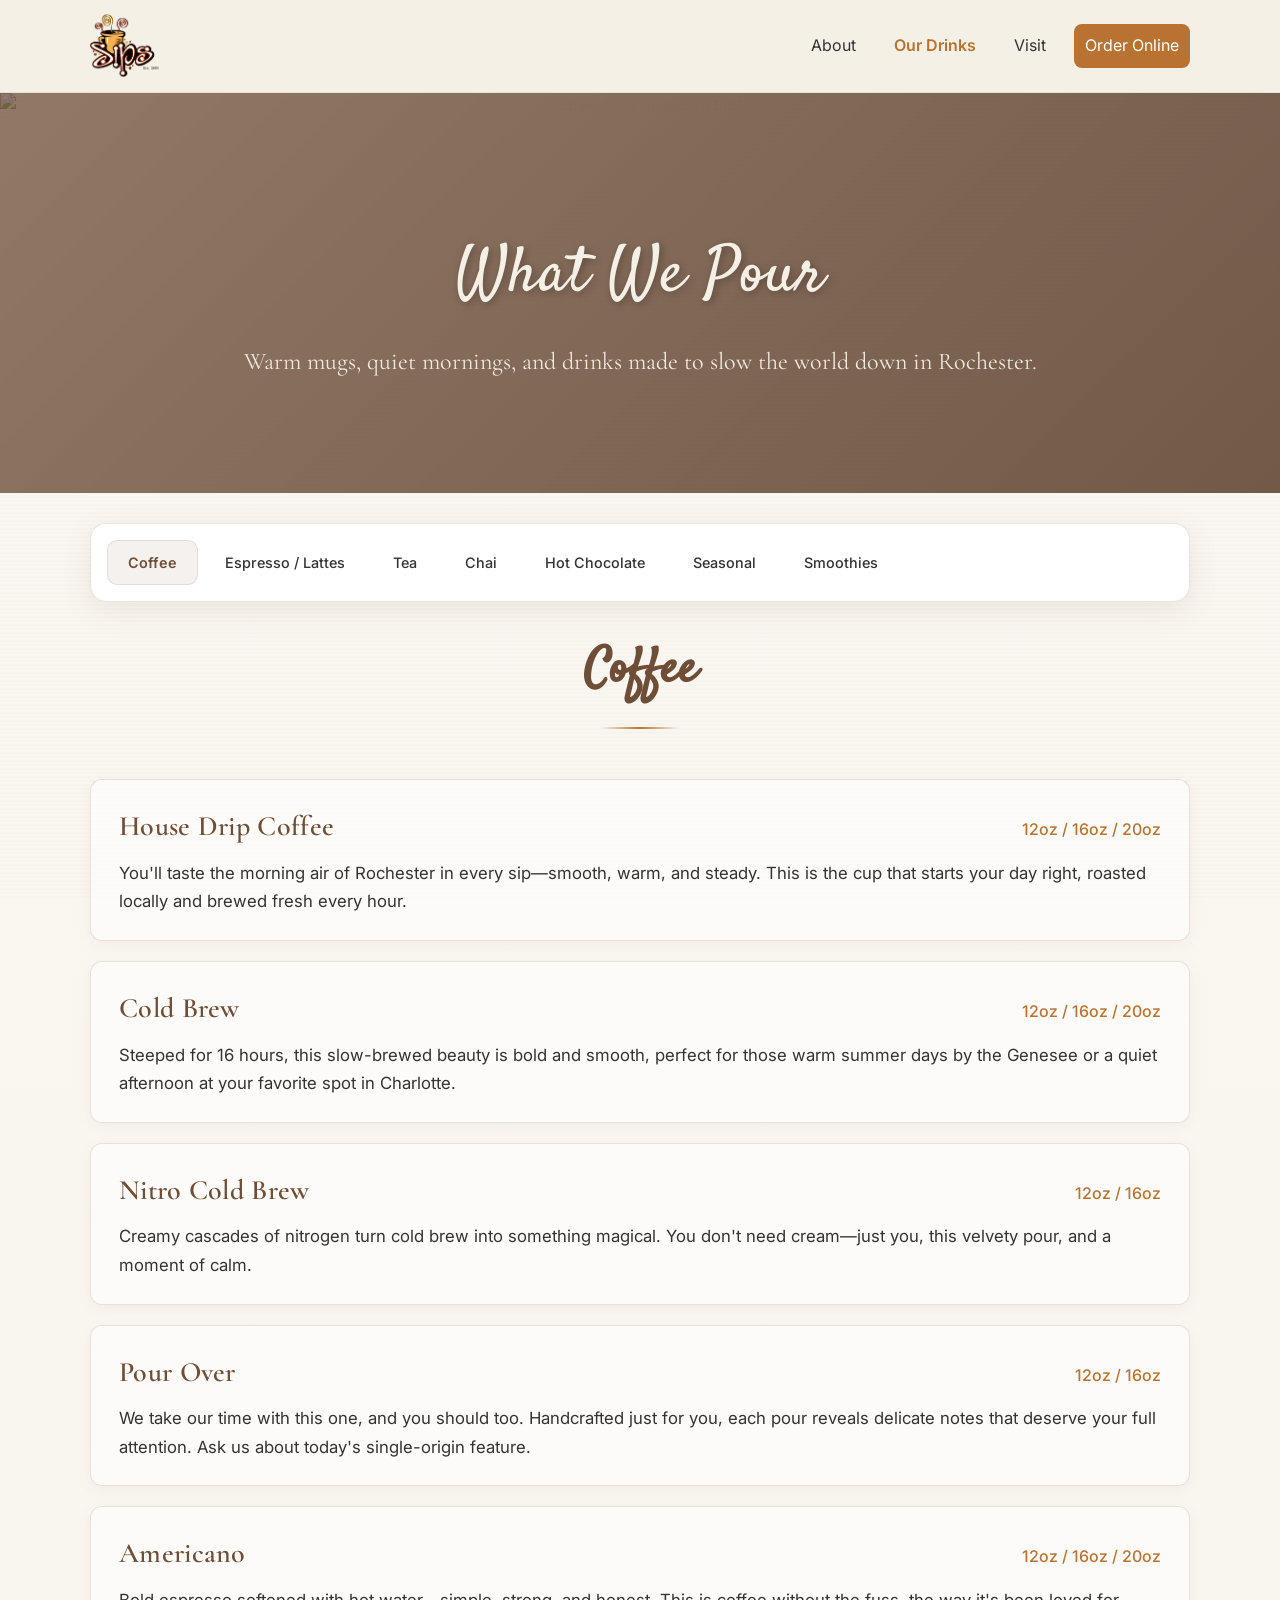
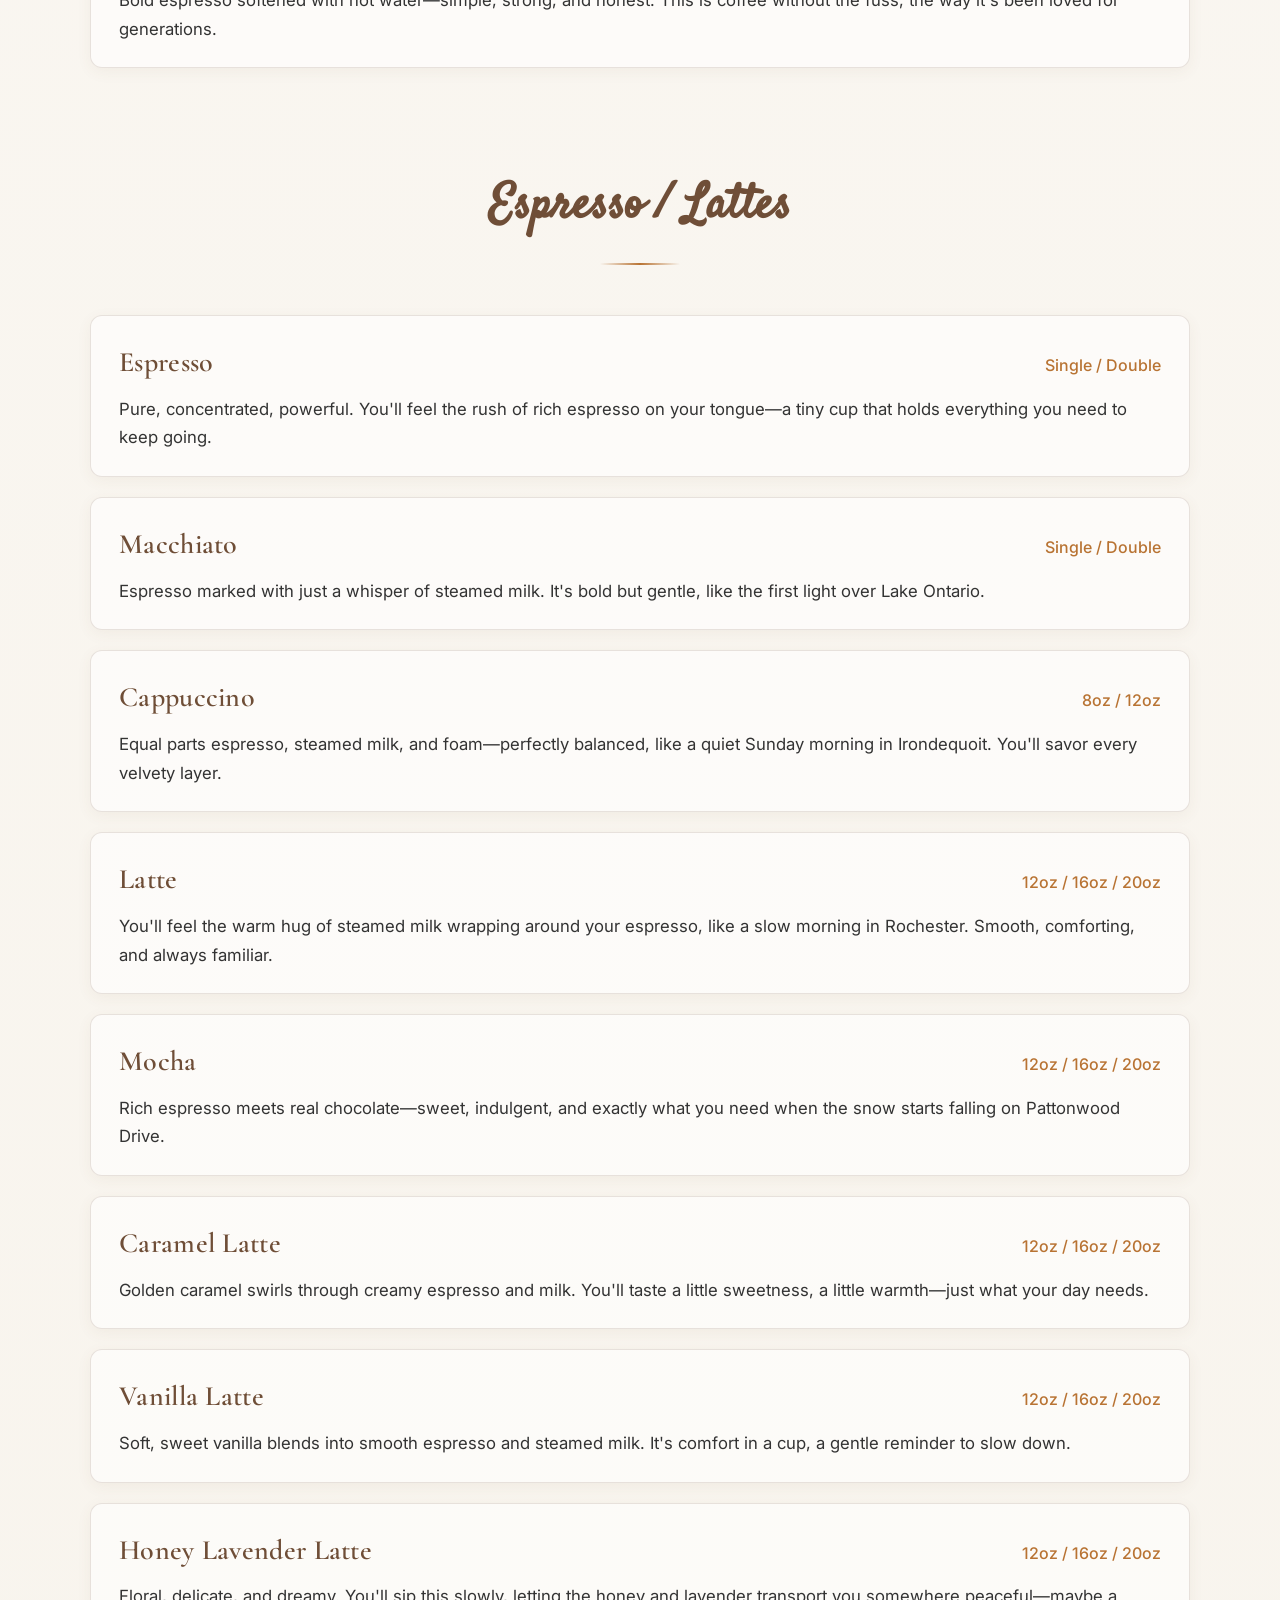
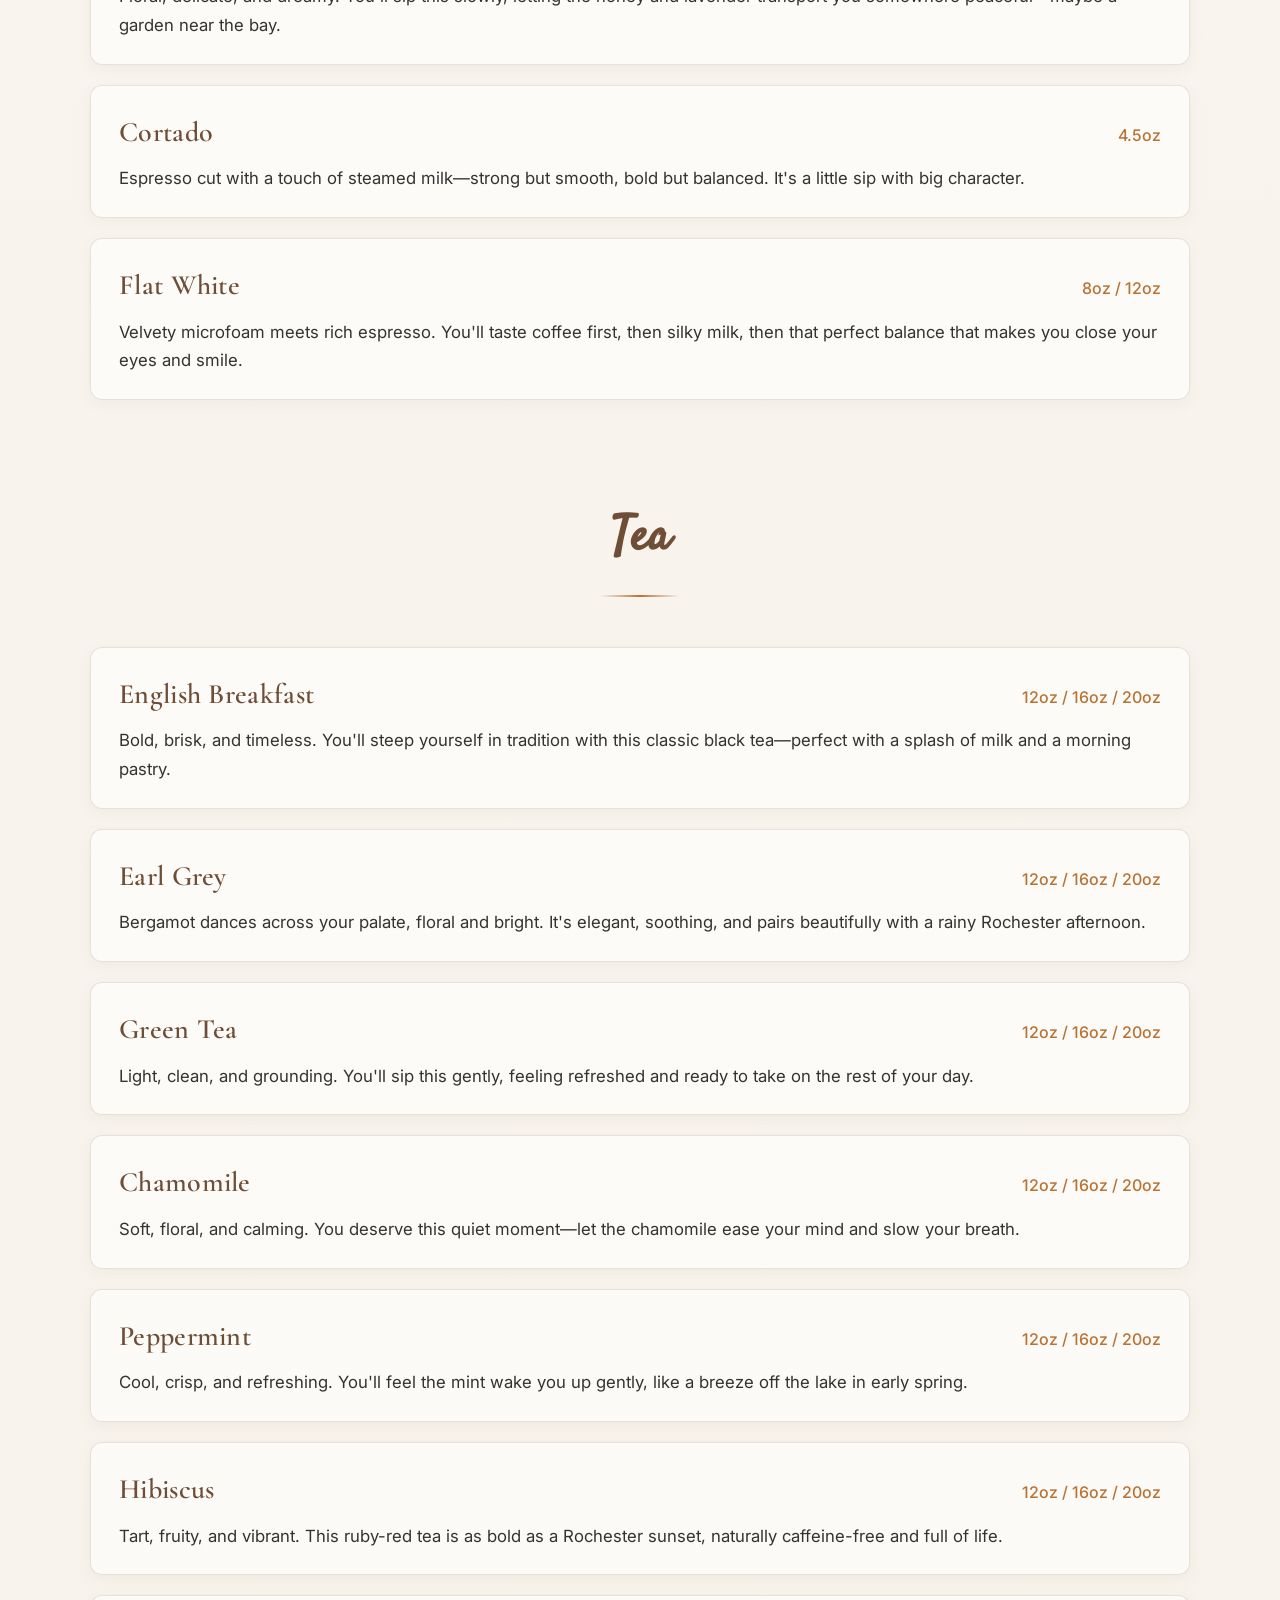
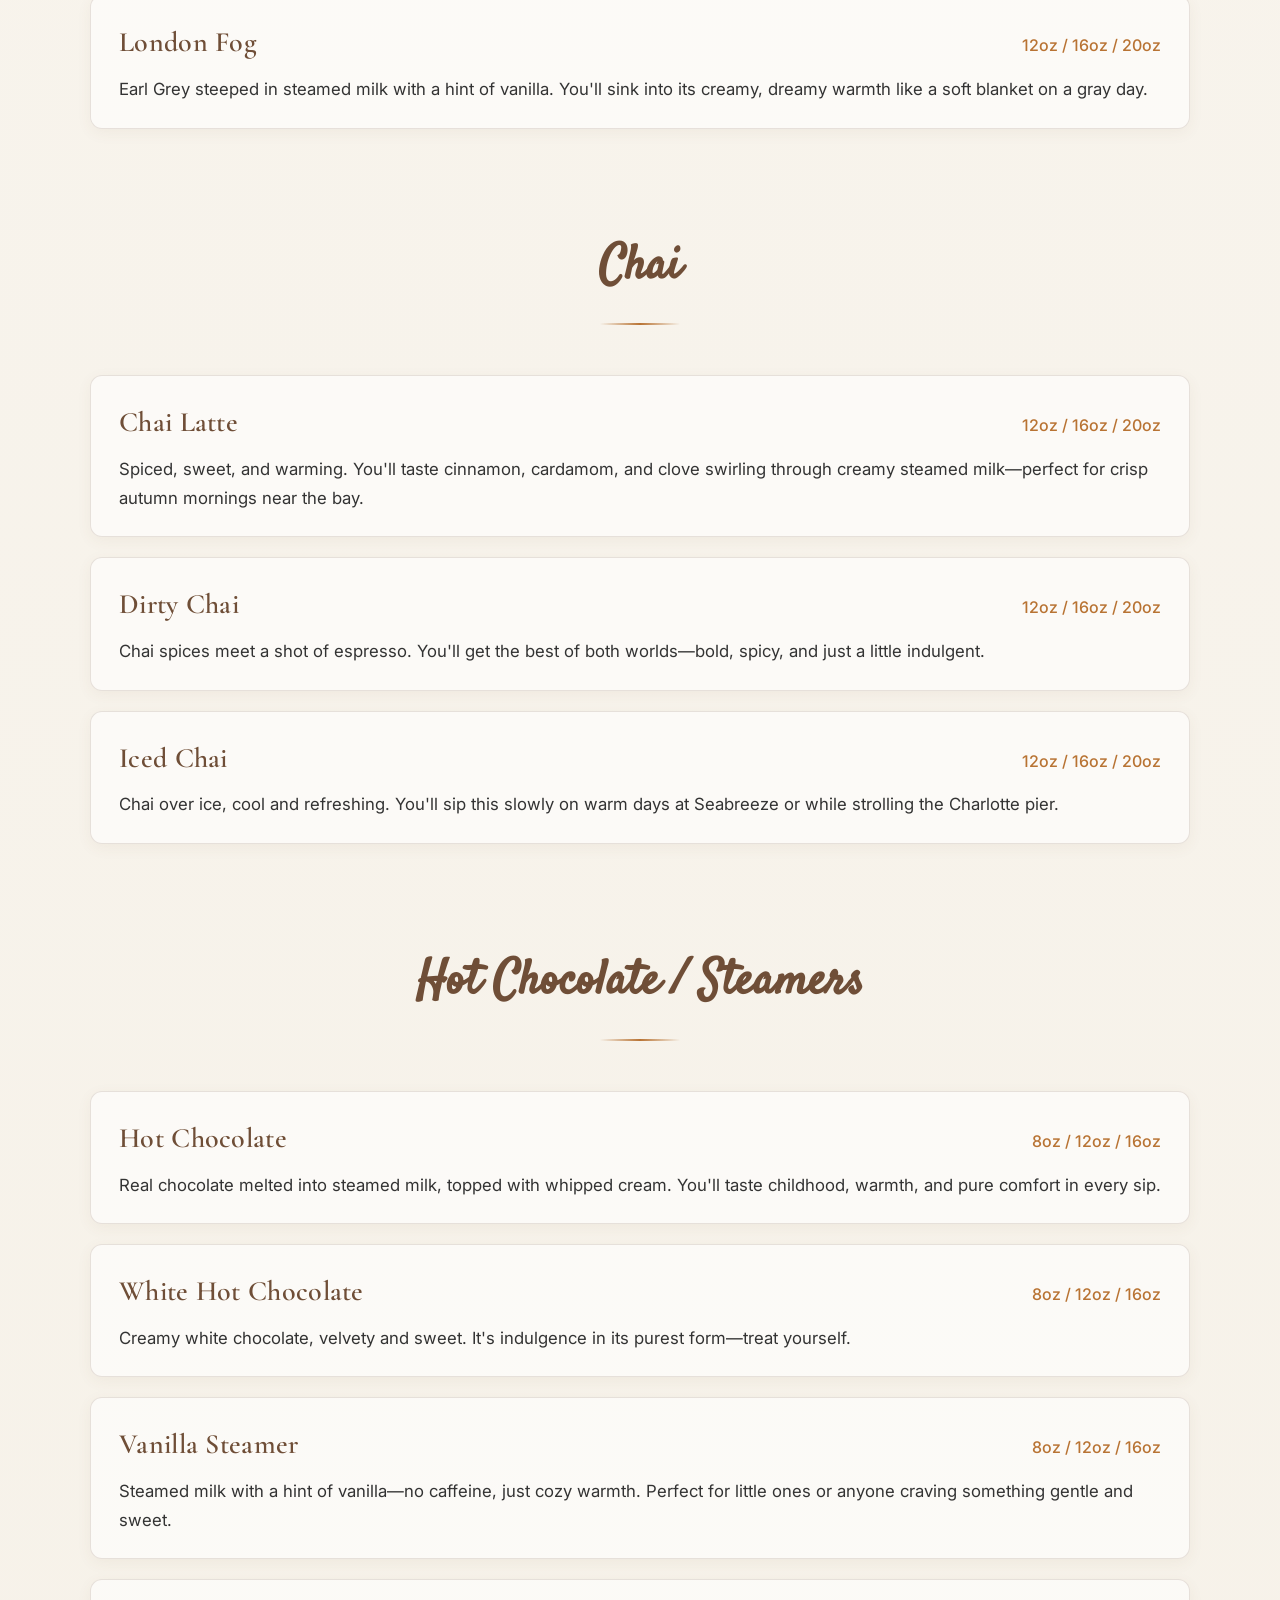
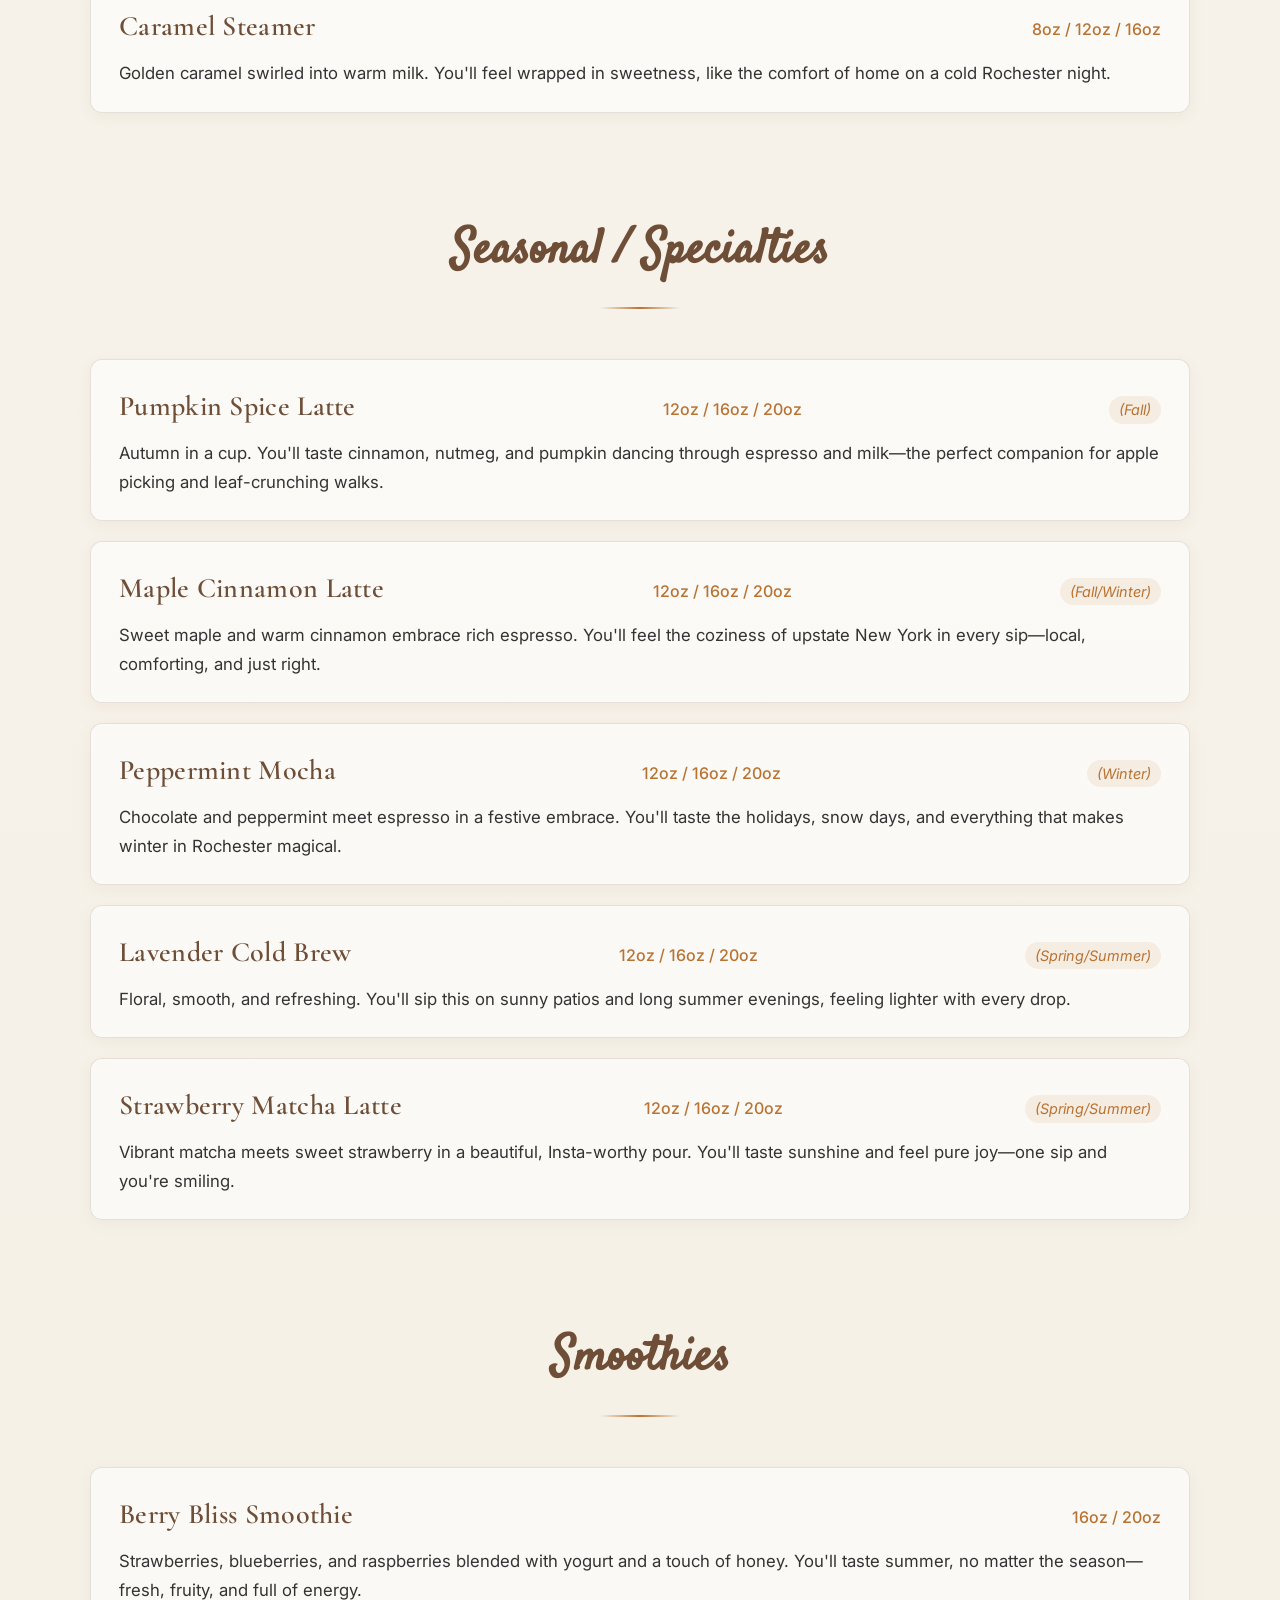
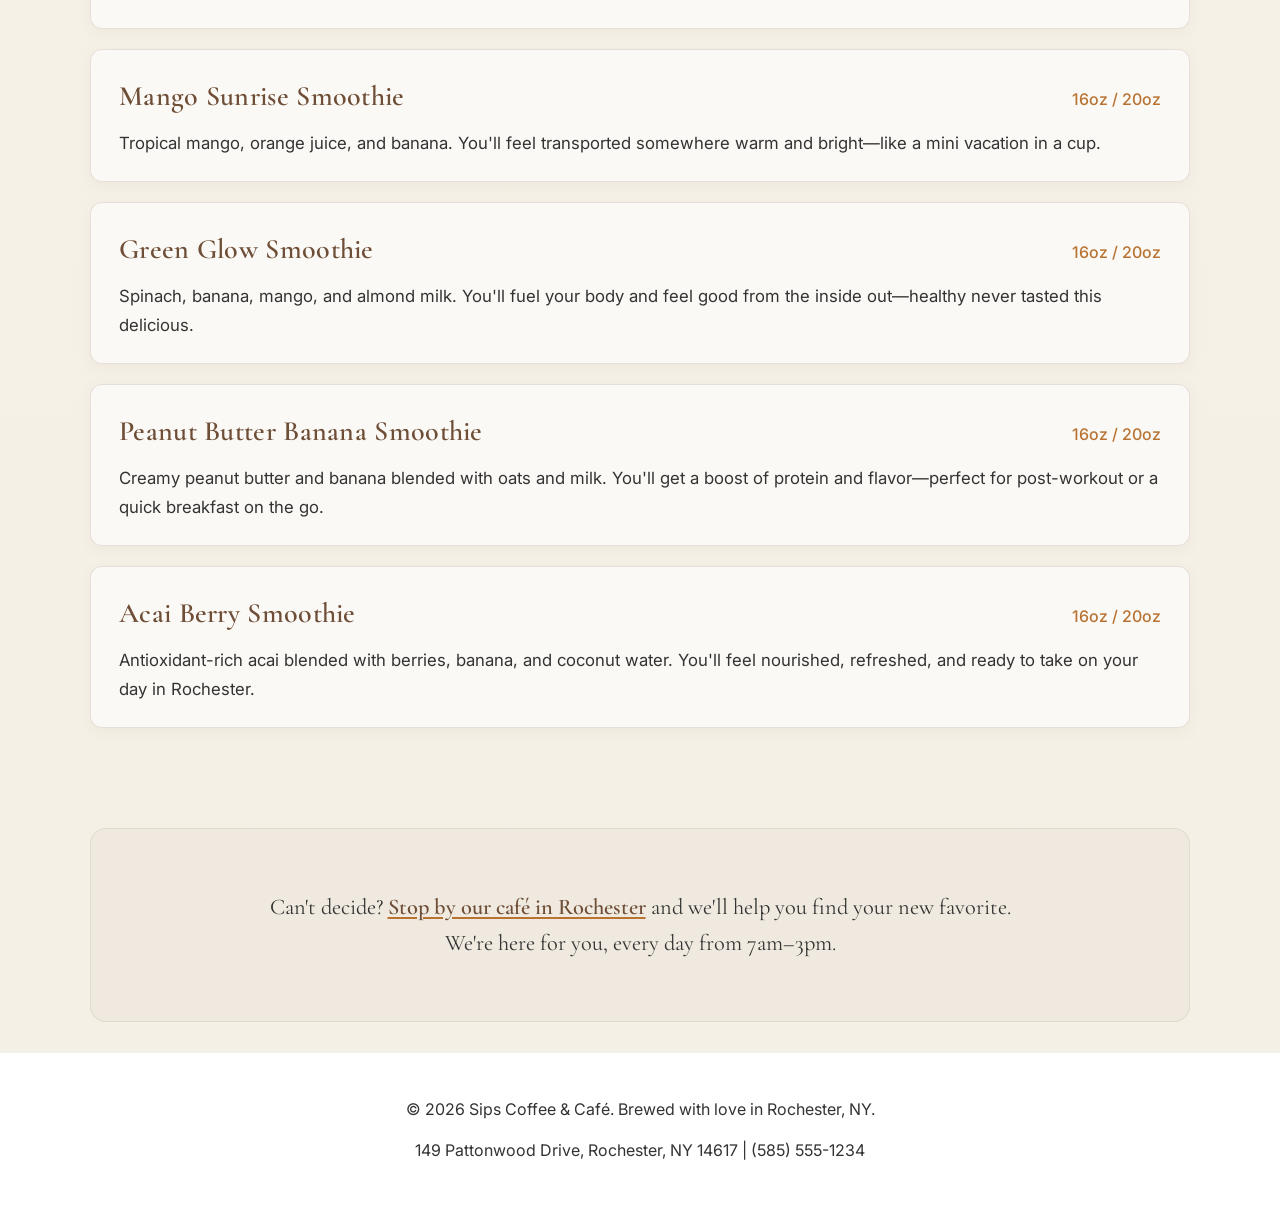
==== our-drinks.html @ d8c3a585 "Add Our Drinks page with category navigation and responsive design" ====
<!doctype html>
<html lang="en">
  <head>
    <meta charset="utf-8" />
    <meta name="viewport" content="width=device-width, initial-scale=1" />

    <title>What We Pour | Cozy Drinks in Rochester, NY</title>
    <meta name="description" content="Discover our cozy coffees, lattes, teas, and seasonal drinks at our Rochester café. Slow mornings, warm mugs, and handcrafted drinks await." />

    <!-- Open Graph -->
    <meta property="og:type" content="website" />
    <meta property="og:title" content="What We Pour | Sips Coffee & Café Rochester" />
    <meta property="og:description" content="Discover our cozy coffees, lattes, teas, and seasonal drinks at our Rochester café. Slow mornings, warm mugs, and handcrafted drinks await." />
    <meta property="og:image" content="https://images.squarespace-cdn.com/content/v1/5a4f8f5f18b27d28ce06d97a/1714240065670-7KUG1SI2833R4SL3O5CO/front-page-web.gif?format=1500w" />
    <meta property="og:url" content="https://sipscoffee.example.com/our-drinks" />

    <!-- Fonts -->
    <link rel="preconnect" href="https://fonts.googleapis.com" />
    <link rel="preconnect" href="https://fonts.gstatic.com" crossorigin />
    <link href="https://fonts.googleapis.com/css2?family=Cormorant+Garamond:wght@400;500;600;700&family=Inter:wght@300;400;500;600;700&family=Satisfy&display=swap" rel="stylesheet" />

    <link rel="stylesheet" href="styles.css" />
    <link rel="stylesheet" href="drinks.css" />
  </head>
  <body>

    <header class="site-header">
      <div class="container header-inner">
        <a href="index.html" class="brand" aria-label="Sips Coffee & Café Home">
          <img
            src="Sips-Logo.webp"
            alt="Sips Coffee & Café logo - Est. 2005"
            class="logo"
            width="200"
            height="auto"
            loading="eager"
          />
        </a>
        <nav class="main-nav" aria-label="Primary">
          <a href="index.html#about">About</a>
          <a href="our-drinks.html" class="active">Our Drinks</a>
          <a href="index.html#contact">Visit</a>
          <a class="btn cta" href="index.html#contact">Order Online</a>
        </nav>
      </div>
    </header>

    <main class="drinks-page">
      
      <!-- Page Header -->
      <section class="drinks-hero">
        <img src="https://images.unsplash.com/photo-1495474472287-4d71bcdd2085?w=1920&q=85&auto=format&fit=crop" alt="Coffee cups on a café table" class="hero-image" />
        <div class="hero-overlay"></div>
        <div class="container drinks-hero-content">
          <h1>What We Pour</h1>
          <p class="drinks-subtitle">Warm mugs, quiet mornings, and drinks made to slow the world down in Rochester.</p>
        </div>
      </section>

      <div class="drinks-main-wrapper">
        <div class="container drinks-container">
        
        <!-- Category Navigation Sidebar -->
        <div class="category-nav-wrapper">
          <nav class="category-nav" aria-label="Menu Categories">
            <a href="#coffee" class="category-nav-link">Coffee</a>
            <a href="#espresso" class="category-nav-link">Espresso / Lattes</a>
            <a href="#tea" class="category-nav-link">Tea</a>
            <a href="#chai" class="category-nav-link">Chai</a>
            <a href="#hot-chocolate" class="category-nav-link">Hot Chocolate</a>
            <a href="#seasonal" class="category-nav-link">Seasonal</a>
            <a href="#smoothies" class="category-nav-link">Smoothies</a>
          </nav>
        </div>

        <!-- Coffee Section -->
        <section id="coffee" class="drink-category">
          <h2 class="category-title">Coffee</h2>
          
          <div class="drink-item">
            <div class="drink-header">
              <h3>House Drip Coffee</h3>
              <span class="drink-sizes">12oz / 16oz / 20oz</span>
            </div>
            <p class="drink-description">You'll taste the morning air of Rochester in every sip—smooth, warm, and steady. This is the cup that starts your day right, roasted locally and brewed fresh every hour.</p>
          </div>

          <div class="drink-item">
            <div class="drink-header">
              <h3>Cold Brew</h3>
              <span class="drink-sizes">12oz / 16oz / 20oz</span>
            </div>
            <p class="drink-description">Steeped for 16 hours, this slow-brewed beauty is bold and smooth, perfect for those warm summer days by the Genesee or a quiet afternoon at your favorite spot in Charlotte.</p>
          </div>

          <div class="drink-item">
            <div class="drink-header">
              <h3>Nitro Cold Brew</h3>
              <span class="drink-sizes">12oz / 16oz</span>
            </div>
            <p class="drink-description">Creamy cascades of nitrogen turn cold brew into something magical. You don't need cream—just you, this velvety pour, and a moment of calm.</p>
          </div>

          <div class="drink-item">
            <div class="drink-header">
              <h3>Pour Over</h3>
              <span class="drink-sizes">12oz / 16oz</span>
            </div>
            <p class="drink-description">We take our time with this one, and you should too. Handcrafted just for you, each pour reveals delicate notes that deserve your full attention. Ask us about today's single-origin feature.</p>
          </div>

          <div class="drink-item">
            <div class="drink-header">
              <h3>Americano</h3>
              <span class="drink-sizes">12oz / 16oz / 20oz</span>
            </div>
            <p class="drink-description">Bold espresso softened with hot water—simple, strong, and honest. This is coffee without the fuss, the way it's been loved for generations.</p>
          </div>
        </section>

        <!-- Espresso / Lattes Section -->
        <section id="espresso" class="drink-category">
          <h2 class="category-title">Espresso / Lattes</h2>
          
          <div class="drink-item">
            <div class="drink-header">
              <h3>Espresso</h3>
              <span class="drink-sizes">Single / Double</span>
            </div>
            <p class="drink-description">Pure, concentrated, powerful. You'll feel the rush of rich espresso on your tongue—a tiny cup that holds everything you need to keep going.</p>
          </div>

          <div class="drink-item">
            <div class="drink-header">
              <h3>Macchiato</h3>
              <span class="drink-sizes">Single / Double</span>
            </div>
            <p class="drink-description">Espresso marked with just a whisper of steamed milk. It's bold but gentle, like the first light over Lake Ontario.</p>
          </div>

          <div class="drink-item">
            <div class="drink-header">
              <h3>Cappuccino</h3>
              <span class="drink-sizes">8oz / 12oz</span>
            </div>
            <p class="drink-description">Equal parts espresso, steamed milk, and foam—perfectly balanced, like a quiet Sunday morning in Irondequoit. You'll savor every velvety layer.</p>
          </div>

          <div class="drink-item">
            <div class="drink-header">
              <h3>Latte</h3>
              <span class="drink-sizes">12oz / 16oz / 20oz</span>
            </div>
            <p class="drink-description">You'll feel the warm hug of steamed milk wrapping around your espresso, like a slow morning in Rochester. Smooth, comforting, and always familiar.</p>
          </div>

          <div class="drink-item">
            <div class="drink-header">
              <h3>Mocha</h3>
              <span class="drink-sizes">12oz / 16oz / 20oz</span>
            </div>
            <p class="drink-description">Rich espresso meets real chocolate—sweet, indulgent, and exactly what you need when the snow starts falling on Pattonwood Drive.</p>
          </div>

          <div class="drink-item">
            <div class="drink-header">
              <h3>Caramel Latte</h3>
              <span class="drink-sizes">12oz / 16oz / 20oz</span>
            </div>
            <p class="drink-description">Golden caramel swirls through creamy espresso and milk. You'll taste a little sweetness, a little warmth—just what your day needs.</p>
          </div>

          <div class="drink-item">
            <div class="drink-header">
              <h3>Vanilla Latte</h3>
              <span class="drink-sizes">12oz / 16oz / 20oz</span>
            </div>
            <p class="drink-description">Soft, sweet vanilla blends into smooth espresso and steamed milk. It's comfort in a cup, a gentle reminder to slow down.</p>
          </div>

          <div class="drink-item">
            <div class="drink-header">
              <h3>Honey Lavender Latte</h3>
              <span class="drink-sizes">12oz / 16oz / 20oz</span>
            </div>
            <p class="drink-description">Floral, delicate, and dreamy. You'll sip this slowly, letting the honey and lavender transport you somewhere peaceful—maybe a garden near the bay.</p>
          </div>

          <div class="drink-item">
            <div class="drink-header">
              <h3>Cortado</h3>
              <span class="drink-sizes">4.5oz</span>
            </div>
            <p class="drink-description">Espresso cut with a touch of steamed milk—strong but smooth, bold but balanced. It's a little sip with big character.</p>
          </div>

          <div class="drink-item">
            <div class="drink-header">
              <h3>Flat White</h3>
              <span class="drink-sizes">8oz / 12oz</span>
            </div>
            <p class="drink-description">Velvety microfoam meets rich espresso. You'll taste coffee first, then silky milk, then that perfect balance that makes you close your eyes and smile.</p>
          </div>
        </section>

        <!-- Tea Section -->
        <section id="tea" class="drink-category">
          <h2 class="category-title">Tea</h2>
          
          <div class="drink-item">
            <div class="drink-header">
              <h3>English Breakfast</h3>
              <span class="drink-sizes">12oz / 16oz / 20oz</span>
            </div>
            <p class="drink-description">Bold, brisk, and timeless. You'll steep yourself in tradition with this classic black tea—perfect with a splash of milk and a morning pastry.</p>
          </div>

          <div class="drink-item">
            <div class="drink-header">
              <h3>Earl Grey</h3>
              <span class="drink-sizes">12oz / 16oz / 20oz</span>
            </div>
            <p class="drink-description">Bergamot dances across your palate, floral and bright. It's elegant, soothing, and pairs beautifully with a rainy Rochester afternoon.</p>
          </div>

          <div class="drink-item">
            <div class="drink-header">
              <h3>Green Tea</h3>
              <span class="drink-sizes">12oz / 16oz / 20oz</span>
            </div>
            <p class="drink-description">Light, clean, and grounding. You'll sip this gently, feeling refreshed and ready to take on the rest of your day.</p>
          </div>

          <div class="drink-item">
            <div class="drink-header">
              <h3>Chamomile</h3>
              <span class="drink-sizes">12oz / 16oz / 20oz</span>
            </div>
            <p class="drink-description">Soft, floral, and calming. You deserve this quiet moment—let the chamomile ease your mind and slow your breath.</p>
          </div>

          <div class="drink-item">
            <div class="drink-header">
              <h3>Peppermint</h3>
              <span class="drink-sizes">12oz / 16oz / 20oz</span>
            </div>
            <p class="drink-description">Cool, crisp, and refreshing. You'll feel the mint wake you up gently, like a breeze off the lake in early spring.</p>
          </div>

          <div class="drink-item">
            <div class="drink-header">
              <h3>Hibiscus</h3>
              <span class="drink-sizes">12oz / 16oz / 20oz</span>
            </div>
            <p class="drink-description">Tart, fruity, and vibrant. This ruby-red tea is as bold as a Rochester sunset, naturally caffeine-free and full of life.</p>
          </div>

          <div class="drink-item">
            <div class="drink-header">
              <h3>London Fog</h3>
              <span class="drink-sizes">12oz / 16oz / 20oz</span>
            </div>
            <p class="drink-description">Earl Grey steeped in steamed milk with a hint of vanilla. You'll sink into its creamy, dreamy warmth like a soft blanket on a gray day.</p>
          </div>
        </section>

        <!-- Chai Section -->
        <section id="chai" class="drink-category">
          <h2 class="category-title">Chai</h2>
          
          <div class="drink-item">
            <div class="drink-header">
              <h3>Chai Latte</h3>
              <span class="drink-sizes">12oz / 16oz / 20oz</span>
            </div>
            <p class="drink-description">Spiced, sweet, and warming. You'll taste cinnamon, cardamom, and clove swirling through creamy steamed milk—perfect for crisp autumn mornings near the bay.</p>
          </div>

          <div class="drink-item">
            <div class="drink-header">
              <h3>Dirty Chai</h3>
              <span class="drink-sizes">12oz / 16oz / 20oz</span>
            </div>
            <p class="drink-description">Chai spices meet a shot of espresso. You'll get the best of both worlds—bold, spicy, and just a little indulgent.</p>
          </div>

          <div class="drink-item">
            <div class="drink-header">
              <h3>Iced Chai</h3>
              <span class="drink-sizes">12oz / 16oz / 20oz</span>
            </div>
            <p class="drink-description">Chai over ice, cool and refreshing. You'll sip this slowly on warm days at Seabreeze or while strolling the Charlotte pier.</p>
          </div>
        </section>

        <!-- Hot Chocolate / Steamers Section -->
        <section id="hot-chocolate" class="drink-category">
          <h2 class="category-title">Hot Chocolate / Steamers</h2>
          
          <div class="drink-item">
            <div class="drink-header">
              <h3>Hot Chocolate</h3>
              <span class="drink-sizes">8oz / 12oz / 16oz</span>
            </div>
            <p class="drink-description">Real chocolate melted into steamed milk, topped with whipped cream. You'll taste childhood, warmth, and pure comfort in every sip.</p>
          </div>

          <div class="drink-item">
            <div class="drink-header">
              <h3>White Hot Chocolate</h3>
              <span class="drink-sizes">8oz / 12oz / 16oz</span>
            </div>
            <p class="drink-description">Creamy white chocolate, velvety and sweet. It's indulgence in its purest form—treat yourself.</p>
          </div>

          <div class="drink-item">
            <div class="drink-header">
              <h3>Vanilla Steamer</h3>
              <span class="drink-sizes">8oz / 12oz / 16oz</span>
            </div>
            <p class="drink-description">Steamed milk with a hint of vanilla—no caffeine, just cozy warmth. Perfect for little ones or anyone craving something gentle and sweet.</p>
          </div>

          <div class="drink-item">
            <div class="drink-header">
              <h3>Caramel Steamer</h3>
              <span class="drink-sizes">8oz / 12oz / 16oz</span>
            </div>
            <p class="drink-description">Golden caramel swirled into warm milk. You'll feel wrapped in sweetness, like the comfort of home on a cold Rochester night.</p>
          </div>
        </section>

        <!-- Seasonal / Specialties Section -->
        <section id="seasonal" class="drink-category">
          <h2 class="category-title">Seasonal / Specialties</h2>
          
          <div class="drink-item">
            <div class="drink-header">
              <h3>Pumpkin Spice Latte</h3>
              <span class="drink-sizes">12oz / 16oz / 20oz</span>
              <span class="drink-season">(Fall)</span>
            </div>
            <p class="drink-description">Autumn in a cup. You'll taste cinnamon, nutmeg, and pumpkin dancing through espresso and milk—the perfect companion for apple picking and leaf-crunching walks.</p>
          </div>

          <div class="drink-item">
            <div class="drink-header">
              <h3>Maple Cinnamon Latte</h3>
              <span class="drink-sizes">12oz / 16oz / 20oz</span>
              <span class="drink-season">(Fall/Winter)</span>
            </div>
            <p class="drink-description">Sweet maple and warm cinnamon embrace rich espresso. You'll feel the coziness of upstate New York in every sip—local, comforting, and just right.</p>
          </div>

          <div class="drink-item">
            <div class="drink-header">
              <h3>Peppermint Mocha</h3>
              <span class="drink-sizes">12oz / 16oz / 20oz</span>
              <span class="drink-season">(Winter)</span>
            </div>
            <p class="drink-description">Chocolate and peppermint meet espresso in a festive embrace. You'll taste the holidays, snow days, and everything that makes winter in Rochester magical.</p>
          </div>

          <div class="drink-item">
            <div class="drink-header">
              <h3>Lavender Cold Brew</h3>
              <span class="drink-sizes">12oz / 16oz / 20oz</span>
              <span class="drink-season">(Spring/Summer)</span>
            </div>
            <p class="drink-description">Floral, smooth, and refreshing. You'll sip this on sunny patios and long summer evenings, feeling lighter with every drop.</p>
          </div>

          <div class="drink-item">
            <div class="drink-header">
              <h3>Strawberry Matcha Latte</h3>
              <span class="drink-sizes">12oz / 16oz / 20oz</span>
              <span class="drink-season">(Spring/Summer)</span>
            </div>
            <p class="drink-description">Vibrant matcha meets sweet strawberry in a beautiful, Insta-worthy pour. You'll taste sunshine and feel pure joy—one sip and you're smiling.</p>
          </div>
        </section>

        <!-- Smoothies Section -->
        <section id="smoothies" class="drink-category">
          <h2 class="category-title">Smoothies</h2>
          
          <div class="drink-item">
            <div class="drink-header">
              <h3>Berry Bliss Smoothie</h3>
              <span class="drink-sizes">16oz / 20oz</span>
            </div>
            <p class="drink-description">Strawberries, blueberries, and raspberries blended with yogurt and a touch of honey. You'll taste summer, no matter the season—fresh, fruity, and full of energy.</p>
          </div>

          <div class="drink-item">
            <div class="drink-header">
              <h3>Mango Sunrise Smoothie</h3>
              <span class="drink-sizes">16oz / 20oz</span>
            </div>
            <p class="drink-description">Tropical mango, orange juice, and banana. You'll feel transported somewhere warm and bright—like a mini vacation in a cup.</p>
          </div>

          <div class="drink-item">
            <div class="drink-header">
              <h3>Green Glow Smoothie</h3>
              <span class="drink-sizes">16oz / 20oz</span>
            </div>
            <p class="drink-description">Spinach, banana, mango, and almond milk. You'll fuel your body and feel good from the inside out—healthy never tasted this delicious.</p>
          </div>

          <div class="drink-item">
            <div class="drink-header">
              <h3>Peanut Butter Banana Smoothie</h3>
              <span class="drink-sizes">16oz / 20oz</span>
            </div>
            <p class="drink-description">Creamy peanut butter and banana blended with oats and milk. You'll get a boost of protein and flavor—perfect for post-workout or a quick breakfast on the go.</p>
          </div>

          <div class="drink-item">
            <div class="drink-header">
              <h3>Acai Berry Smoothie</h3>
              <span class="drink-sizes">16oz / 20oz</span>
            </div>
            <p class="drink-description">Antioxidant-rich acai blended with berries, banana, and coconut water. You'll feel nourished, refreshed, and ready to take on your day in Rochester.</p>
          </div>
        </section>

        <!-- Call to Action -->
        <section class="drinks-cta">
          <p>Can't decide? <a href="index.html#contact" class="inline-link">Stop by our café in Rochester</a> and we'll help you find your new favorite.<br>We're here for you, every day from 7am–3pm.</p>
        </section>

        </div>
      </div>
    </main>

    <footer class="site-footer">
      <div class="container footer-content">
        <p>&copy; <span id="year">2025</span> Sips Coffee & Café. Brewed with love in Rochester, NY.</p>
        <p class="footer-address">149 Pattonwood Drive, Rochester, NY 14617 | (585) 555-1234</p>
      </div>
    </footer>

    <script src="scripts.js"></script>
    <script src="drinks-nav.js"></script>
  </body>
</html>
---- styles.css ----
/*
  Sips Coffee & Café — Styles
  - Cozy, rustic café vibe with warm browns, creams, copper accents
  - Headings: Cormorant Garamond (serif); Body: Inter (sans-serif)
  - Colors: coffee #6F4E37, cream #F5F0E6, copper #B87333, text #333333
*/

:root {
  --coffee: #6F4E37;
  --cream: #F5F0E6;
  --copper: #B87333;
  --charcoal: #333333;
  --shadow: 0 10px 30px rgba(0,0,0,0.1);
}

* { box-sizing: border-box; }
html, body { height: 100%; }
body {
  margin: 0;
  font-family: Inter, system-ui, -apple-system, Segoe UI, Roboto, Helvetica, Arial, sans-serif;
  color: var(--charcoal);
  background: var(--cream);
  line-height: 1.6;
}

img { display: block; max-width: 100%; height: auto; }
a { color: inherit; text-decoration: none; }

.container {
  width: min(1100px, 92vw);
  margin: 0 auto;
}

/* Header */
.site-header {
  position: sticky;
  top: 0;
  z-index: 20;
  background: rgba(245, 240, 230, 0.95);
  backdrop-filter: blur(6px);
  border-bottom: 1px solid rgba(0,0,0,0.05);
}
.header-inner {
  display: flex;
  align-items: center;
  justify-content: space-between;
  padding: 14px 0;
  position: relative;
  z-index: 2;
}
.logo { height: 64px; width: auto; }
.main-nav { display: flex; gap: 18px; align-items: center; }
.main-nav a { padding: 8px 10px; border-radius: 8px; }

.main-nav a:hover { background: rgba(0,0,0,0.05); }

/* Inline SVG coffee pots */
.coffee-pot { position: absolute; top: 2px; width: 110px; height: 80px; pointer-events: none; z-index: 1; }
.coffee-pot.left { left: 8px; animation: potTiltLeft 6s ease-in-out infinite; transform-origin: 35px 28px; }
.coffee-pot.right { right: 8px; animation: potTiltRight 6s ease-in-out infinite; transform-origin: calc(100% - 35px) 28px; }
@keyframes potTiltLeft { 0%,100% { transform: rotate(-16deg); } 50% { transform: rotate(-22deg); } }
@keyframes potTiltRight { 0%,100% { transform: rotate(16deg); } 50% { transform: rotate(22deg); } }

/* Coffee Pot Canvases in Header */
.coffee-pot-canvas {
  position: absolute;
  top: 0;
  width: 120px;
  height: 100%;
  pointer-events: none;
  z-index: 1;
}
.coffee-pot-canvas.left { left: 0; }
.coffee-pot-canvas.right { right: 0; }

.btn {
  display: inline-block;
  border-radius: 999px;
  padding: 10px 18px;
  border: 1px solid transparent;
  transition: transform .2s ease, background-color .2s ease, color .2s ease, border-color .2s ease, box-shadow .2s ease;
}
.btn.small { padding: 8px 14px; font-size: 0.95rem; }
.btn.primary { background: var(--coffee); color: #fff; box-shadow: var(--shadow); }
.btn.primary:hover { transform: translateY(-1px); background: #5e402f; }
.btn.ghost { border-color: var(--coffee); color: var(--coffee); }
.btn.ghost:hover { background: rgba(111, 78, 55, 0.08); }
.btn.cta { background: var(--copper); color: #fff; }
.btn.cta:hover { background: #a46329; transform: translateY(-1px); }

/* Hero */
.hero {
  position: relative;
  min-height: clamp(64vh, 72vh, 88vh);
  display: grid;
  place-items: center;
  overflow: hidden;
  border-bottom: 1px solid rgba(0,0,0,0.06);
}
.hero-media {
  position: absolute;
  inset: 0;
  background-image: radial-gradient(2000px 800px at 50% -20%, rgba(111, 78, 55, 0.25), transparent),
                    url('data:image/svg+xml;utf8,<svg xmlns="http://www.w3.org/2000/svg" width="120" height="120" viewBox="0 0 120 120"><defs><pattern id="grain" patternUnits="userSpaceOnUse" width="120" height="120"><rect width="120" height="120" fill="%23F5F0E6"/><g opacity="0.07"><circle cx="20" cy="20" r="1"/><circle cx="40" cy="80" r="1"/><circle cx="90" cy="50" r="1"/></g></pattern></defs><rect width="120" height="120" fill="url(%23grain)"/></svg>');
  background-size: cover, 120px 120px;
  background-position: center;
  transform: translateZ(0);
}
.hero-gif {
  position: absolute;
  inset: 0;
  width: 100%;
  height: 100%;
  object-fit: cover;
  opacity: 0;
  animation: heroFadeSlide 1200ms ease-out forwards;
  filter: contrast(1.03) saturate(1.02);
}
@keyframes heroFadeSlide {
  from { opacity: 0; transform: scale(1.06) translateY(18px); }
  to { opacity: 1; transform: scale(1) translateY(0); }
}

/* Sections */
.section { padding: 72px 0; }
.section h2 {
  font-family: 'Cormorant Garamond', serif;
  font-size: clamp(1.6rem, 1.4vw + 1rem, 2.2rem);
  margin: 0 0 14px 0;
  color: var(--coffee);
}
.two-col { display: grid; grid-template-columns: 1.1fr 0.9fr; gap: clamp(18px, 4vw, 36px); align-items: center; }
.rounded { border-radius: 14px; }
.shadow { box-shadow: var(--shadow); }

/* Welcome Section */
.welcome-section {
  background: #fff;
  text-align: center;
  padding: 56px 0;
}
.welcome-section h2 {
  margin-bottom: 18px;
}
.welcome-text {
  font-size: 1.15rem;
  line-height: 1.7;
  max-width: 820px;
  margin: 0 auto;
  color: var(--charcoal);
}

.about .about-text p { font-size: 1.05rem; }

/* Menu Cards */
.menu .cards {
  margin-top: 18px;
  display: grid;
  grid-template-columns: repeat(5, 1fr);
  gap: 18px;
}
.card {
  background: #fff;
  border-radius: 14px;
  overflow: hidden;
  box-shadow: var(--shadow);
  transition: transform .25s ease, box-shadow .25s ease;
}
.card:hover { transform: translateY(-4px); box-shadow: 0 14px 40px rgba(0,0,0,0.12); }
.card-media { position: relative; overflow: hidden; }
.card-media img { width: 100%; height: 220px; object-fit: cover; transform: scale(1.02); transition: transform .4s ease, filter .4s ease; filter: saturate(1.02) contrast(1.02); }
.card:hover .card-media img { transform: scale(1.08); filter: saturate(1.08) contrast(1.06); }
.card-body { padding: 14px 14px 18px 14px; }
.card-body h3 { margin: 0 0 6px 0; font-size: 1.1rem; font-weight: 600; }
.card-body p { margin: 0; color: #4a4a4a; }

/* Contact */
.contact .address, .contact .phone, .contact .hours { margin: 6px 0; }
.cta-row { display: flex; gap: 8px; flex-wrap: wrap; margin-top: 10px; }

/* Footer */
.site-footer { border-top: 1px solid rgba(0,0,0,0.06); padding: 28px 0; background: #fff; }
.footer-inner { text-align: center; color: #555; font-size: 0.95rem; }

/* Silky Coffee Pour Canvas */
#coffee-spill {
  position: absolute;
  top: 0;
  left: 0;
  right: 0;
  height: 100%;
  width: 100%;
  z-index: 1;
  pointer-events: none;
  opacity: 0.75;
}

/* Parallax subtle effect for hero on scroll */
.parallax { will-change: transform; }

/* CSS-based silky spill overlay */
#coffee-spill-css { position: absolute; inset: 0; z-index: 1; pointer-events: none; }

/* Main blob flowing downward (clip-path polygon anim) */
.spill-blob {
  position: absolute;
  top: -10vh;
  left: 0;
  width: 100%;
  height: 80vh;
  background: radial-gradient(120% 80% at 50% 0%, rgba(184, 115, 51, 0.35), rgba(111, 78, 55, 0.85) 35%, rgba(111, 78, 55, 0.95) 60%, rgba(70, 45, 33, 0.9) 100%);
  clip-path: polygon(0% 0%, 100% 0%, 100% 8%, 85% 10%, 70% 14%, 58% 12%, 45% 18%, 35% 16%, 22% 20%, 10% 14%, 0% 16%);
  animation: spillDown 14s ease-in-out infinite;
  mix-blend-mode: multiply;
}
@keyframes spillDown {
  0% {
    transform: translateY(0);
    clip-path: polygon(0% 0%, 100% 0%, 100% 8%, 85% 10%, 70% 14%, 58% 12%, 45% 18%, 35% 16%, 22% 20%, 10% 14%, 0% 16%);
  }
  33% {
    transform: translateY(4vh);
    clip-path: polygon(0% 0%, 100% 0%, 100% 10%, 86% 12%, 71% 16%, 57% 14%, 44% 20%, 33% 18%, 20% 24%, 9% 18%, 0% 20%);
  }
  66% {
    transform: translateY(9vh);
    clip-path: polygon(0% 0%, 100% 0%, 100% 12%, 87% 14%, 72% 18%, 59% 16%, 46% 22%, 36% 20%, 23% 26%, 11% 20%, 0% 22%);
  }
  100% {
    transform: translateY(14vh);
    clip-path: polygon(0% 0%, 100% 0%, 100% 14%, 88% 16%, 73% 20%, 60% 18%, 47% 24%, 37% 22%, 24% 28%, 12% 22%, 0% 24%);
  }
}

/* Side streams originating near pots */
.spill-stream {
  position: absolute;
  top: 6vh;
  width: 7vw;
  height: 100%;
  background: linear-gradient(to right, rgba(111,78,55,0.2), rgba(111,78,55,0.9), rgba(111,78,55,0.2));
  filter: blur(0.2px);
  mix-blend-mode: multiply;
  opacity: 0.8;
}
.spill-stream.left { left: 0; clip-path: polygon(0% 0%, 60% 2%, 80% 8%, 70% 16%, 75% 28%, 70% 38%, 65% 52%, 70% 64%, 66% 78%, 60% 100%, 0% 100%); animation: streamSwayL 8s ease-in-out infinite; }
.spill-stream.right { right: 0; clip-path: polygon(40% 2%, 100% 0%, 100% 100%, 40% 100%, 45% 78%, 39% 64%, 45% 52%, 40% 38%, 45% 28%, 40% 16%, 20% 8%); animation: streamSwayR 8s ease-in-out infinite; }
@keyframes streamSwayL { 0%,100% { transform: translateX(0); } 50% { transform: translateX(0.6vw); } }
@keyframes streamSwayR { 0%,100% { transform: translateX(0); } 50% { transform: translateX(-0.6vw); } }

/* Small drips near the bottom of hero */
.spill-drips { position: absolute; bottom: 4vh; left: 0; width: 100%; height: 10vh; overflow: visible; }
.spill-drips span {
  position: absolute;
  bottom: 0;
  width: 10px; height: 10px;
  border-radius: 50%;
  background: radial-gradient(circle at 30% 30%, rgba(184,115,51,0.8), rgba(111,78,55,0.95));
  opacity: 0;
  animation: drip 3.6s ease-in infinite;
}
.spill-drips span:nth-child(1) { left: 5%;  animation-delay: .4s; }
.spill-drips span:nth-child(2) { left: 11%; animation-delay: 1.2s; }
.spill-drips span:nth-child(3) { left: 88%; animation-delay: .8s; }
.spill-drips span:nth-child(4) { left: 93%; animation-delay: 1.6s; }
.spill-drips span:nth-child(5) { left: 50%; animation-delay: 2.2s; }
@keyframes drip {
  0% { transform: translateY(0) scale(0.8); opacity: 0; }
  20% { opacity: 1; }
  80% { opacity: 1; }
  100% { transform: translateY(14vh) scale(1); opacity: 0; }
}

/* Responsive */
@media (max-width: 1200px) {
  .menu .cards { grid-template-columns: repeat(3, 1fr); }
}
@media (max-width: 820px) {
  .two-col { grid-template-columns: 1fr; }
  .menu .cards { grid-template-columns: repeat(2, 1fr); }
  .header-inner { padding: 12px 0; }
  .logo { height: 52px; }
  .welcome-text { font-size: 1.08rem; }
}
@media (max-width: 540px) {
  .menu .cards { grid-template-columns: 1fr; }
  .hero-ctas { gap: 10px; }
  .btn { padding: 10px 16px; }
  .logo { height: 48px; }
  .main-nav { gap: 12px; }
  .welcome-text { font-size: 1.02rem; }
}
---- drinks.css ----
/* ==============================
   Drinks Page Styles
   ============================== */

:root {
  --coffee: #6F4E37;
  --cream: #F5F0E6;
  --copper: #B87333;
  --charcoal: #333333;
}

/* Smooth scrolling for the whole page */
html {
  scroll-behavior: smooth;
}

/* Drinks Page Container */
.drinks-page {
  background: linear-gradient(to bottom, #faf7f2 0%, #f5f0e6 100%);
  min-height: 100vh;
}

/* Hero Section */
.drinks-hero {
  color: var(--cream);
  text-align: center;
  padding: clamp(60px, 12vw, 100px) 0 clamp(50px, 10vw, 80px);
  position: relative;
  overflow: hidden;
  min-height: 400px;
  display: flex;
  align-items: center;
  justify-content: center;
}

/* Hero Image Background */
.hero-image {
  position: absolute;
  top: 0;
  left: 0;
  width: 100%;
  height: 100%;
  object-fit: cover;
  z-index: 0;
}

.hero-overlay {
  position: absolute;
  top: 0;
  left: 0;
  right: 0;
  bottom: 0;
  background: linear-gradient(135deg, rgba(111, 78, 55, 0.75) 0%, rgba(90, 61, 42, 0.85) 100%);
  z-index: 1;
}

.drinks-hero-content {
  position: relative;
  z-index: 2;
}

.drinks-hero h1 {
  font-family: 'Satisfy', cursive;
  font-size: clamp(2.5rem, 6vw, 4rem);
  font-weight: 400;
  margin: 0 0 16px 0;
  text-shadow: 2px 2px 8px rgba(0,0,0,0.3);
  letter-spacing: 1px;
}

.drinks-subtitle {
  font-family: 'Cormorant Garamond', serif;
  font-size: clamp(1rem, 2.5vw, 1.5rem);
  font-weight: 400;
  line-height: 1.6;
  max-width: 90%;
  margin: 0 auto;
  opacity: 0.95;
  padding: 0 20px;
}

/* Main Wrapper for Sidebar Layout */
.drinks-main-wrapper {
  position: relative;
  max-width: 1400px;
  margin: 0 auto;
  padding: clamp(30px, 5vw, 60px) clamp(20px, 3vw, 40px);
}

/* Wrapper to enable sticky behavior */
.category-nav-wrapper {
  position: absolute;
  top: 0;
  left: -250px;
  width: 220px;
  height: 100%;
  pointer-events: none;
}

/* Category Navigation Sidebar */
.category-nav {
  position: sticky;
  top: 100px;
  width: 220px;
  background: rgba(255, 255, 255, 0.95);
  backdrop-filter: blur(10px);
  border-radius: 16px;
  border: 1px solid rgba(111, 78, 55, 0.15);
  box-shadow: 0 8px 30px rgba(111, 78, 55, 0.1);
  padding: 24px 20px;
  display: flex;
  flex-direction: column;
  gap: 6px;
  z-index: 100;
  pointer-events: auto;
}

.category-nav-link {
  display: block;
  font-family: 'Inter', sans-serif;
  font-size: 0.95rem;
  font-weight: 500;
  color: var(--charcoal);
  padding: 12px 16px;
  border-radius: 10px;
  text-decoration: none;
  transition: all 0.3s ease;
  border: 1px solid transparent;
  text-align: left;
  background: transparent;
}

.category-nav-link:hover {
  background: rgba(111, 78, 55, 0.08);
  color: var(--coffee);
  border-color: rgba(111, 78, 55, 0.12);
}

.category-nav-link.active {
  background: rgba(111, 78, 55, 0.08);
  color: var(--coffee);
  font-weight: 600;
  border-color: rgba(111, 78, 55, 0.12);
}

/* Drinks Container */
.drinks-container {
  width: min(1100px, 92vw);
  margin: 0 auto;
  padding: 0;
  position: relative;
}

/* Drink Category */
.drink-category {
  margin-bottom: clamp(60px, 10vw, 100px);
  scroll-margin-top: 120px; /* Offset for sticky header */
}

.category-title {
  font-family: 'Satisfy', cursive;
  font-size: clamp(2rem, 4.5vw, 3rem);
  color: var(--coffee);
  text-align: center;
  margin: 0 0 clamp(30px, 6vw, 50px) 0;
  position: relative;
  padding-bottom: 20px;
}

.category-title::after {
  content: '';
  position: absolute;
  bottom: 0;
  left: 50%;
  transform: translateX(-50%);
  width: 80px;
  height: 2px;
  background: linear-gradient(to right, transparent, var(--copper), transparent);
}

/* Drink Item */
.drink-item {
  background: rgba(255, 255, 255, 0.6);
  border: 1px solid rgba(111, 78, 55, 0.15);
  border-radius: 12px;
  padding: clamp(18px, 3.5vw, 24px) clamp(20px, 4vw, 28px);
  margin-bottom: 20px;
  box-shadow: 0 4px 15px rgba(111, 78, 55, 0.06);
  transition: all 0.3s ease;
  position: relative;
  overflow: hidden;
}

.drink-item::before {
  content: '';
  position: absolute;
  top: 0;
  left: -100%;
  width: 100%;
  height: 100%;
  background: linear-gradient(90deg, transparent, rgba(184, 115, 51, 0.08), transparent);
  transition: left 0.5s ease;
}

.drink-item:hover::before {
  left: 100%;
}

.drink-item:hover {
  transform: translateY(-2px) scale(1.02);
  box-shadow: 0 8px 25px rgba(111, 78, 55, 0.12);
  border-color: rgba(111, 78, 55, 0.25);
  z-index: 10;
}

/* Drink Header */
.drink-header {
  display: flex;
  justify-content: space-between;
  align-items: baseline;
  flex-wrap: wrap;
  gap: 8px;
  margin-bottom: 10px;
}

.drink-item h3 {
  font-family: 'Cormorant Garamond', serif;
  font-size: clamp(1.35rem, 2.8vw, 1.75rem);
  font-weight: 600;
  color: var(--coffee);
  margin: 0;
  letter-spacing: 0.3px;
}

.drink-sizes {
  font-family: 'Inter', sans-serif;
  font-size: clamp(0.85rem, 1.8vw, 1rem);
  color: var(--copper);
  font-weight: 500;
  white-space: nowrap;
}

.drink-season {
  font-family: 'Inter', sans-serif;
  font-size: clamp(0.8rem, 1.6vw, 0.9rem);
  color: var(--copper);
  font-style: italic;
  font-weight: 400;
  padding: 2px 10px;
  background: rgba(184, 115, 51, 0.1);
  border-radius: 20px;
  white-space: nowrap;
}

.drink-description {
  font-family: 'Inter', sans-serif;
  font-size: clamp(0.95rem, 2vw, 1.05rem);
  line-height: 1.7;
  color: var(--charcoal);
  margin: 0;
  font-weight: 400;
}

/* Call to Action Section */
.drinks-cta {
  text-align: center;
  padding: clamp(40px, 8vw, 60px) clamp(20px, 4vw, 40px);
  background: rgba(111, 78, 55, 0.04);
  border-radius: 16px;
  margin-top: clamp(40px, 8vw, 60px);
  border: 1px solid rgba(111, 78, 55, 0.1);
}

.drinks-cta p {
  font-family: 'Cormorant Garamond', serif;
  font-size: clamp(1.15rem, 2.5vw, 1.4rem);
  color: var(--charcoal);
  margin: 0;
  line-height: 1.6;
}

.inline-link {
  color: var(--coffee);
  font-weight: 600;
  text-decoration: underline;
  text-decoration-color: var(--copper);
  text-underline-offset: 3px;
  transition: all 0.3s ease;
}

.inline-link:hover {
  color: var(--copper);
  text-decoration-color: var(--coffee);
}

/* Responsive adjustments */
@media (max-width: 1400px) {
  .category-nav-wrapper {
    position: static;
    left: 0;
    width: 100%;
    height: auto;
    margin-bottom: 30px;
  }
  
  .category-nav {
    position: sticky;
    top: 80px;
    width: 100%;
    max-width: 100%;
    flex-direction: row;
    overflow-x: auto;
    white-space: nowrap;
    -webkit-overflow-scrolling: touch;
    padding: 16px;
  }
  
  .drinks-main-wrapper {
    padding: 30px 20px;
  }
  
  .category-nav::-webkit-scrollbar {
    height: 4px;
  }
  
  .category-nav::-webkit-scrollbar-track {
    background: rgba(111, 78, 55, 0.05);
  }
  
  .category-nav::-webkit-scrollbar-thumb {
    background: rgba(111, 78, 55, 0.3);
    border-radius: 4px;
  }
  
  .category-nav-link {
    display: inline-block;
    padding: 10px 20px;
    font-size: 0.9rem;
  }
  
  .category-nav-link:hover,
  .category-nav-link.active {
    transform: translateX(0);
  }
  
  .category-nav-link.active {
    background: rgba(111, 78, 55, 0.08);
    color: var(--coffee);
  }
  
  .drinks-container {
    width: min(1100px, 92vw);
  }
}

@media (max-width: 768px) {
  .drinks-hero {
    padding: 50px 0 40px;
    min-height: 300px;
  }
  
  .drinks-main-wrapper {
    padding: 20px 15px;
  }
  
  .category-nav {
    top: 60px;
  }
  
  .drinks-container {
    width: min(100%, 92vw);
  }
  
  .drink-category {
    margin-bottom: 50px;
    scroll-margin-top: 100px;
  }
  
  .drink-header {
    flex-direction: column;
    align-items: flex-start;
    gap: 6px;
  }
  
  .drink-sizes,
  .drink-season {
    align-self: flex-start;
  }
}

@media (max-width: 480px) {
  .drinks-hero h1 {
    font-size: 2.2rem;
  }
  
  .drinks-subtitle {
    font-size: 1rem;
  }
  
  .category-title {
    font-size: 1.8rem;
  }
  
  .drink-item h3 {
    font-size: 1.25rem;
  }
  
  .drink-description {
    font-size: 0.95rem;
  }
}

/* Texture overlay for paper effect */
.drinks-page::before {
  content: '';
  position: fixed;
  top: 0;
  left: 0;
  right: 0;
  bottom: 0;
  background-image: 
    repeating-linear-gradient(
      0deg,
      transparent,
      transparent 2px,
      rgba(111, 78, 55, 0.015) 2px,
      rgba(111, 78, 55, 0.015) 4px
    );
  pointer-events: none;
  z-index: 1;
}

.drinks-page > * {
  position: relative;
  z-index: 2;
}

/* Active navigation link */
.site-header nav a.active {
  color: var(--copper);
  font-weight: 600;
}

/* Footer centering */
.site-footer .footer-content {
  text-align: center;
}

.site-footer .footer-address {
  text-align: center;
}
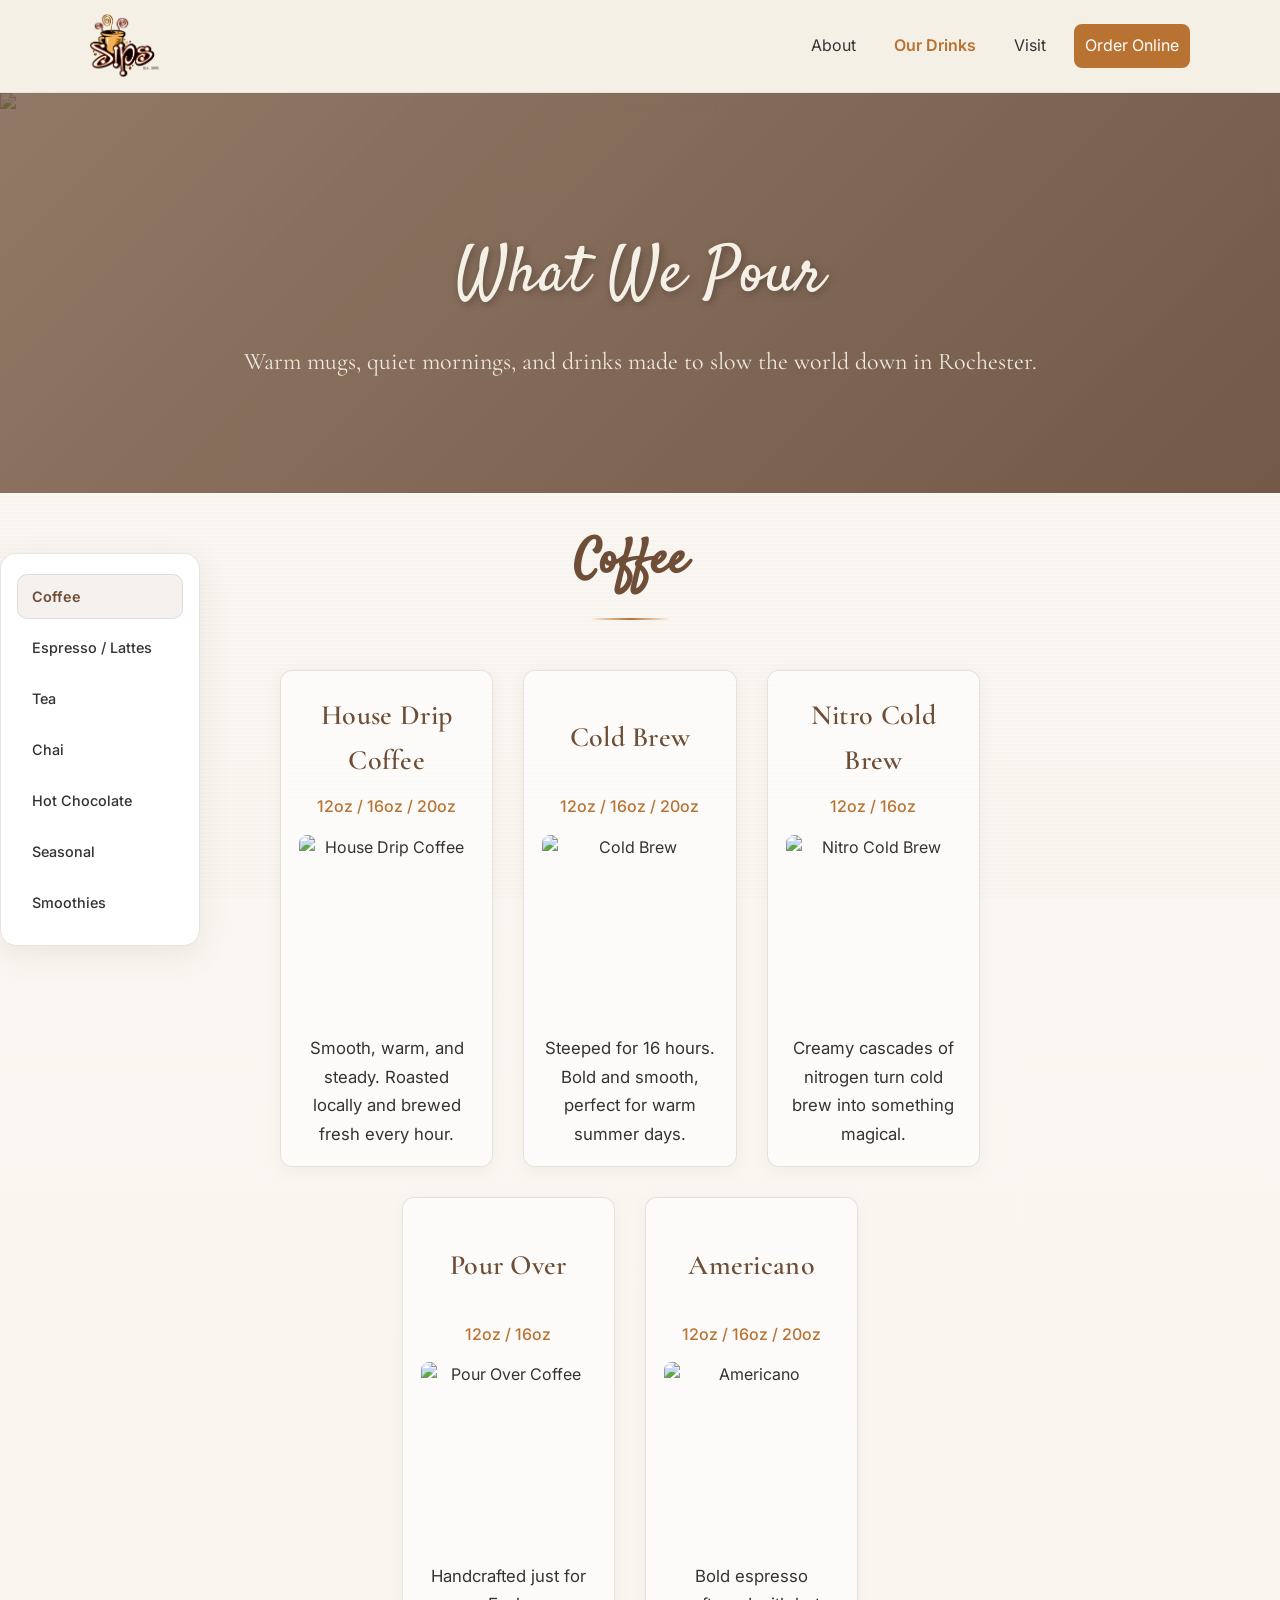
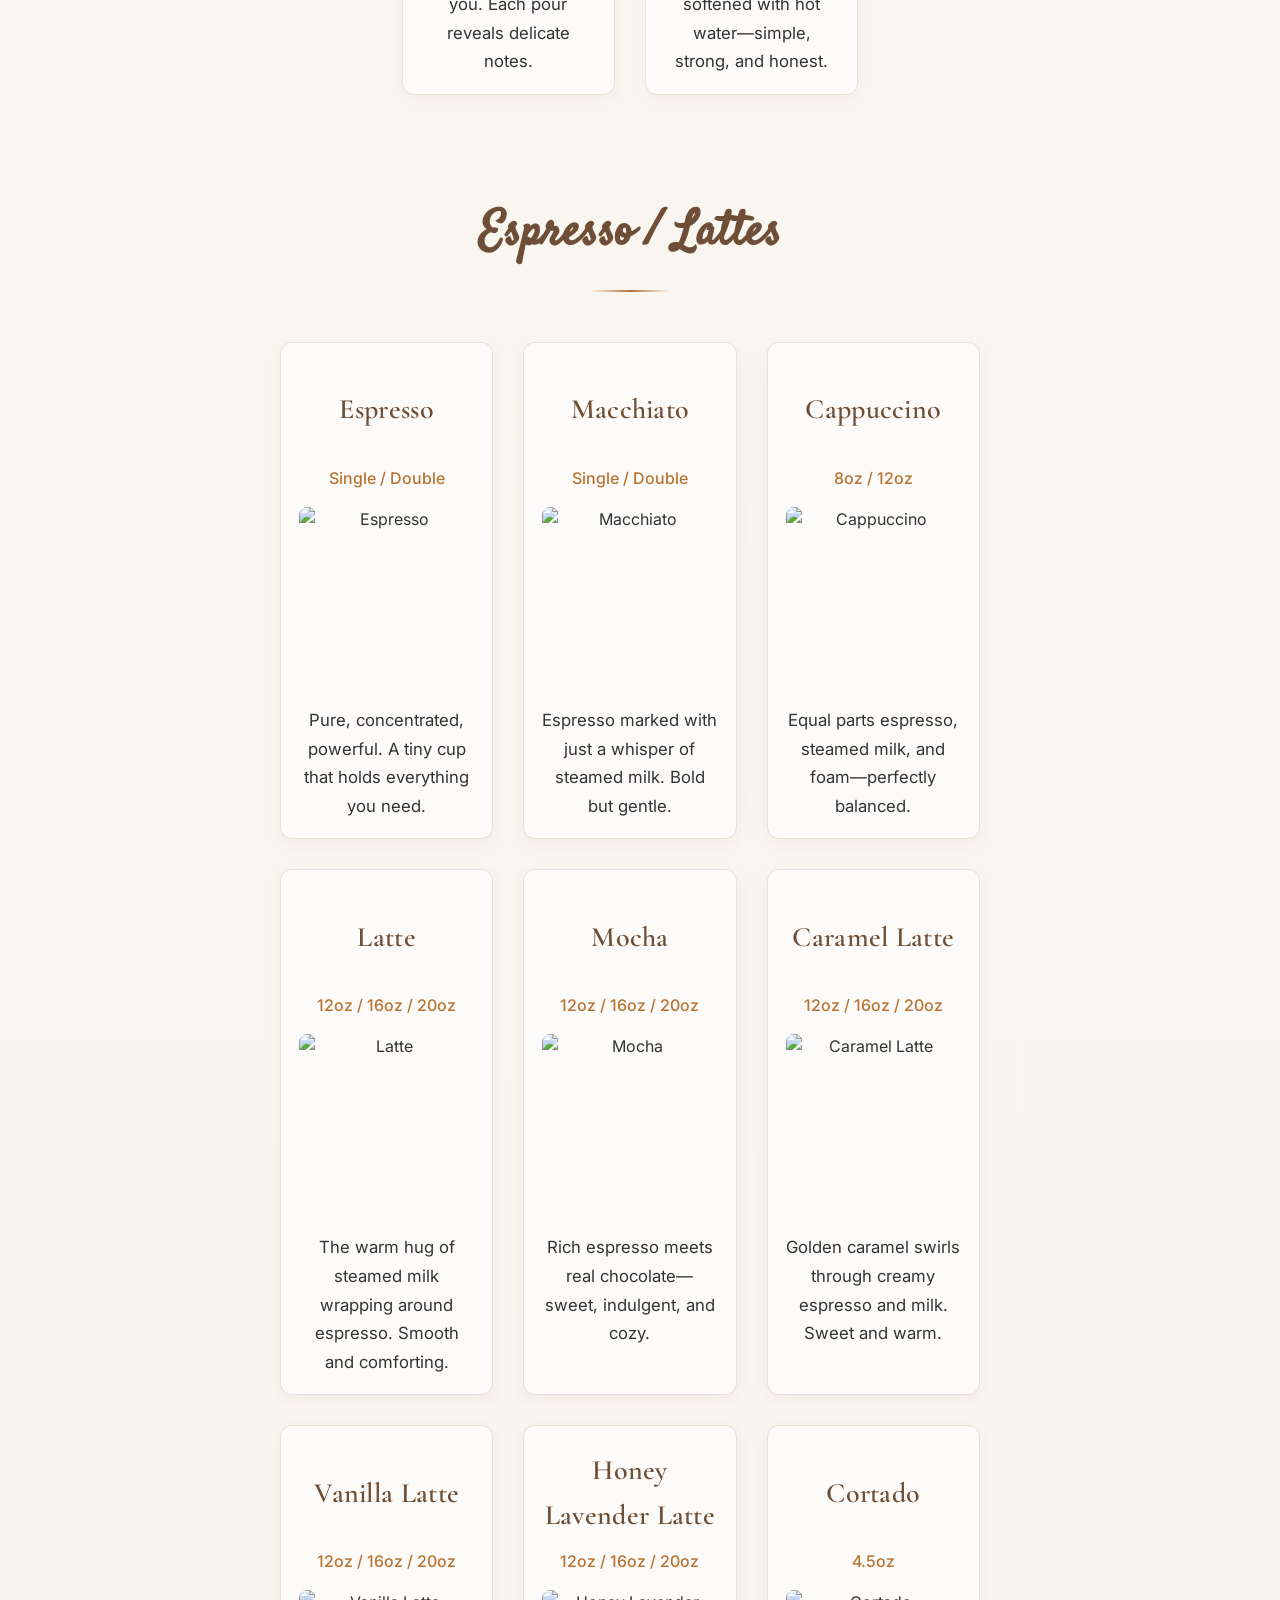
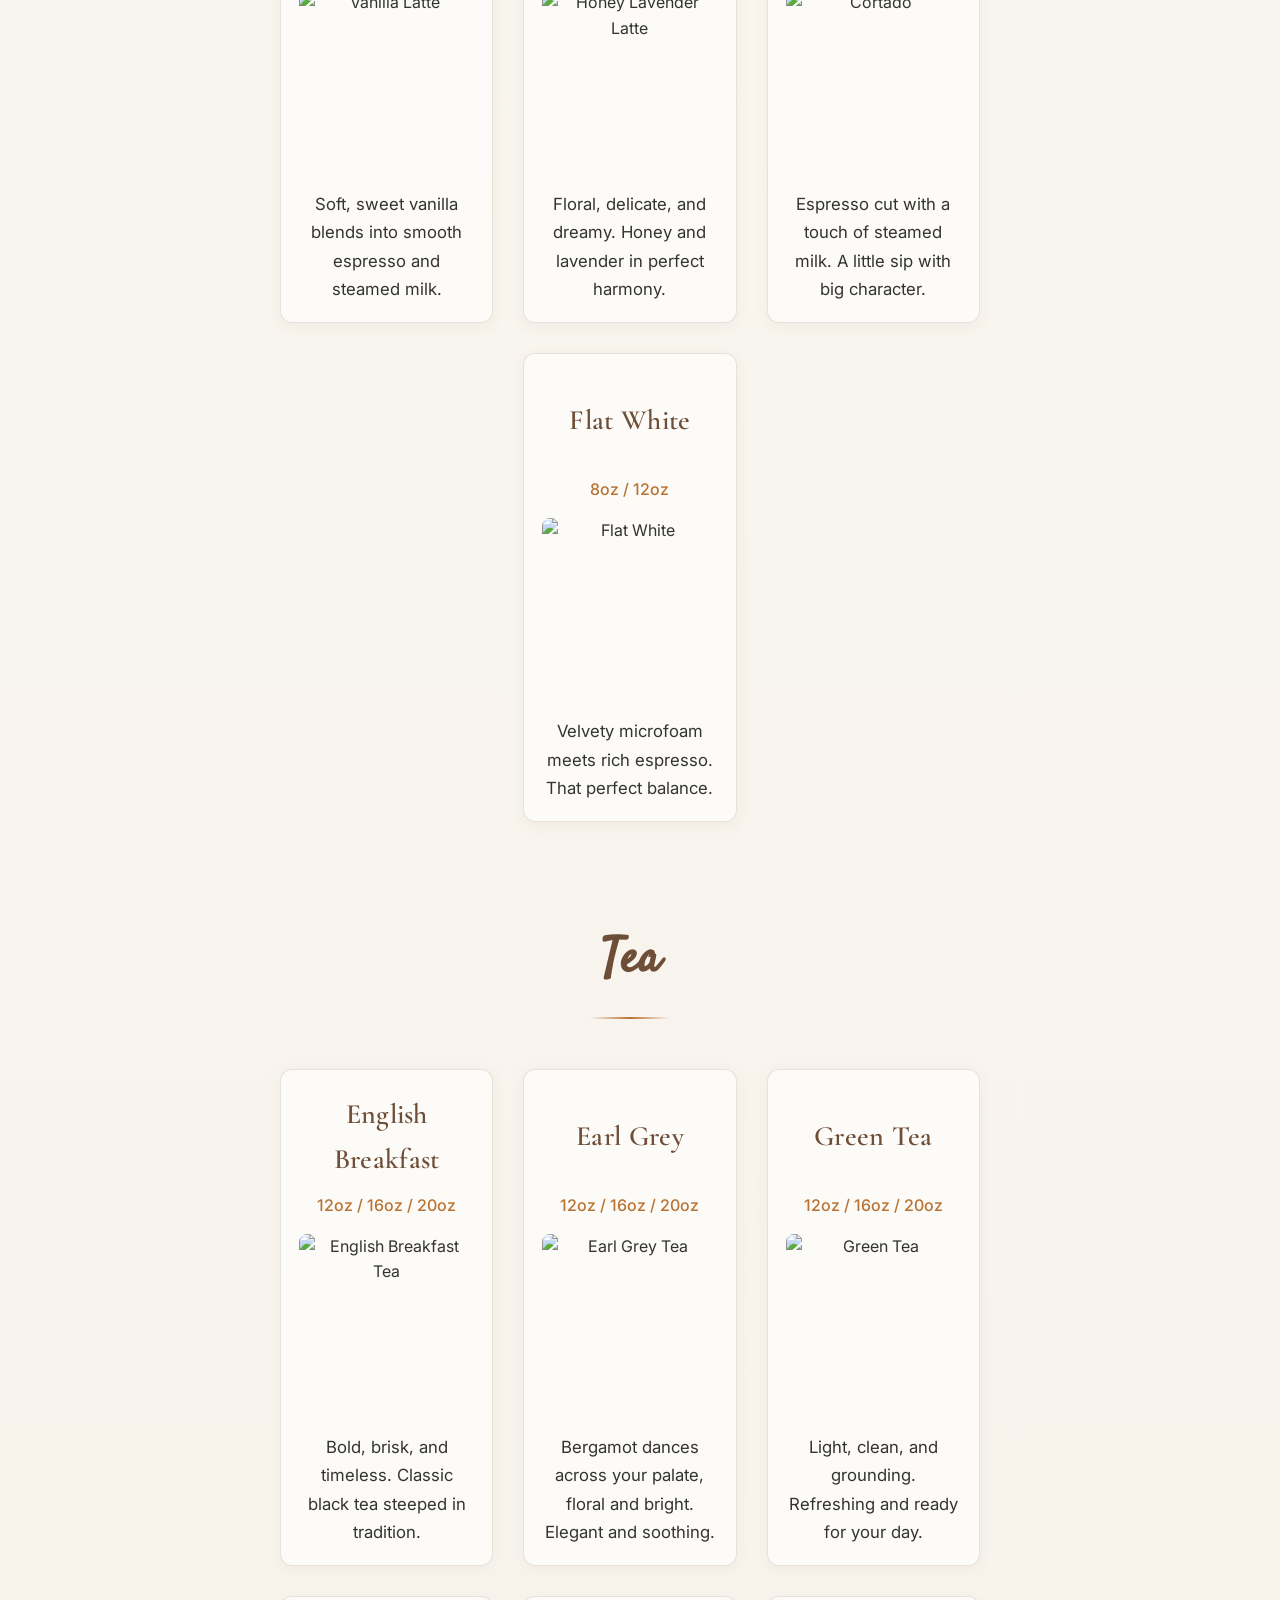
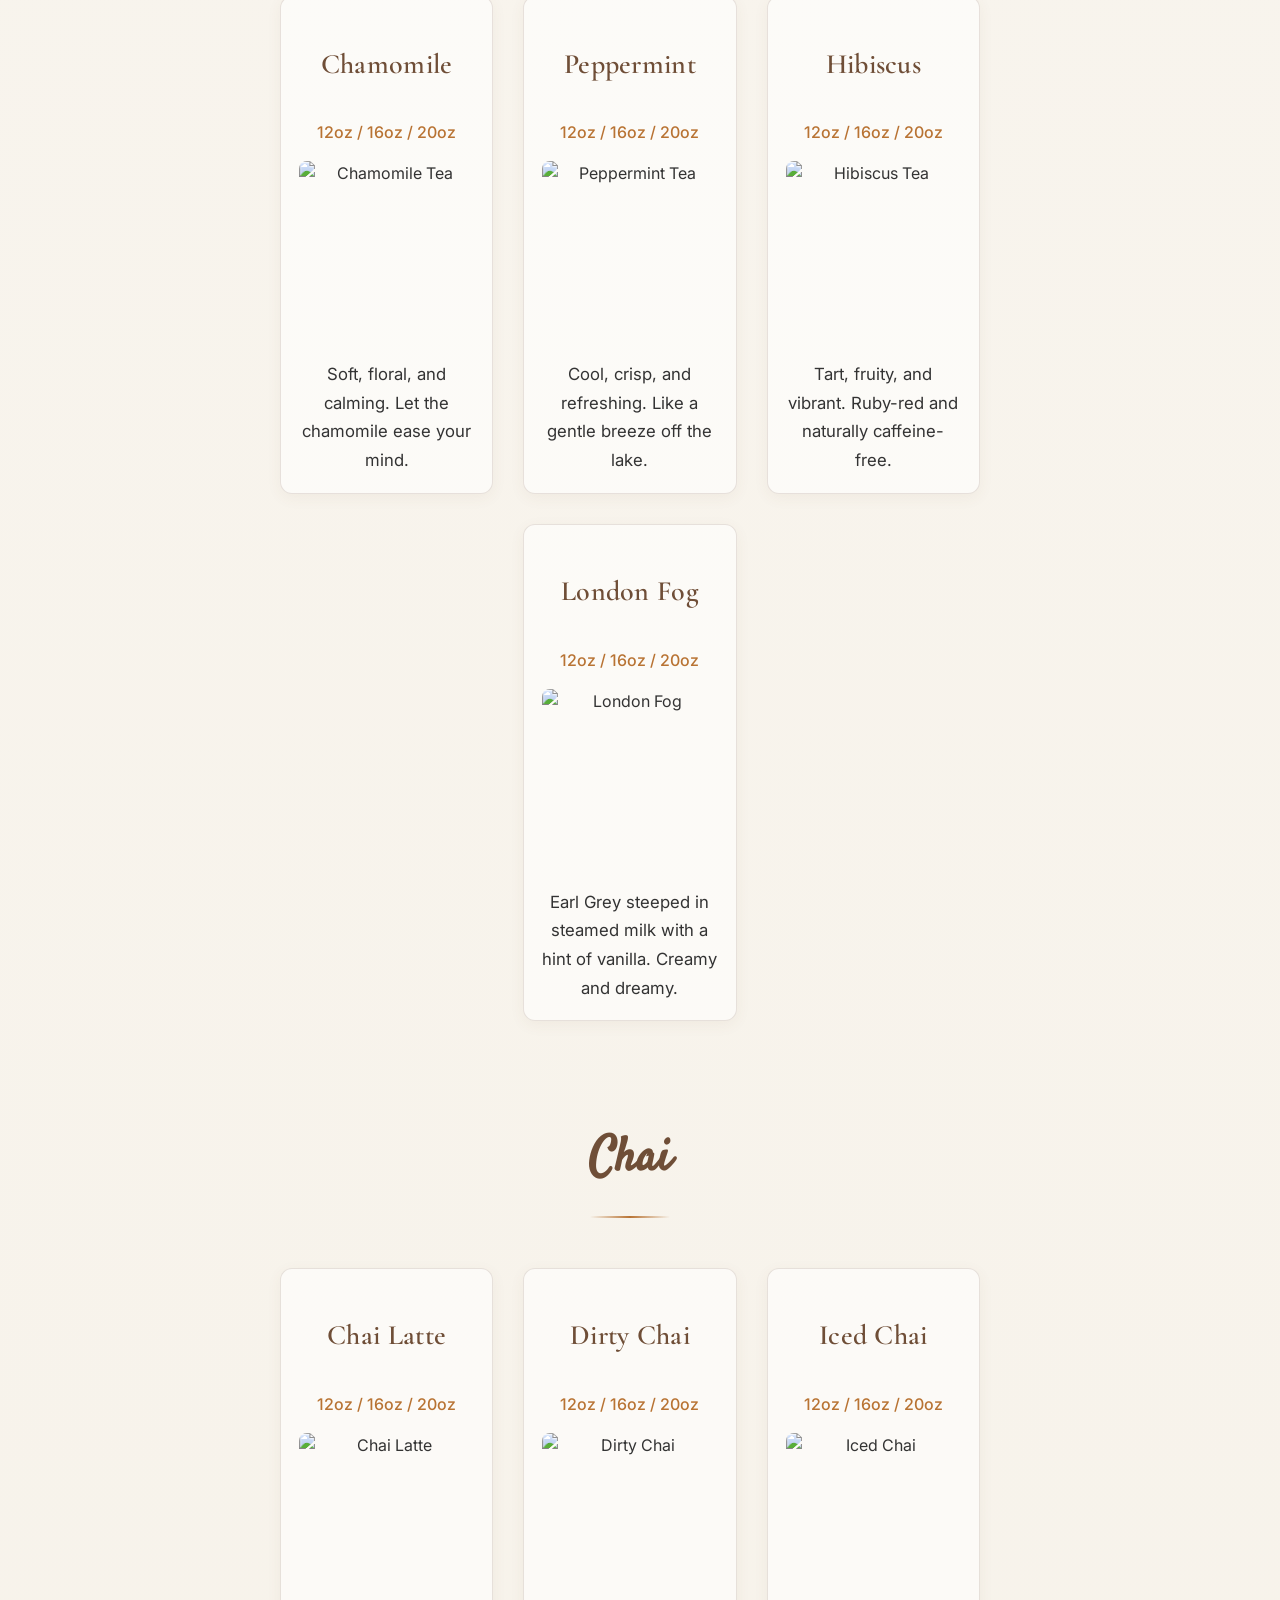
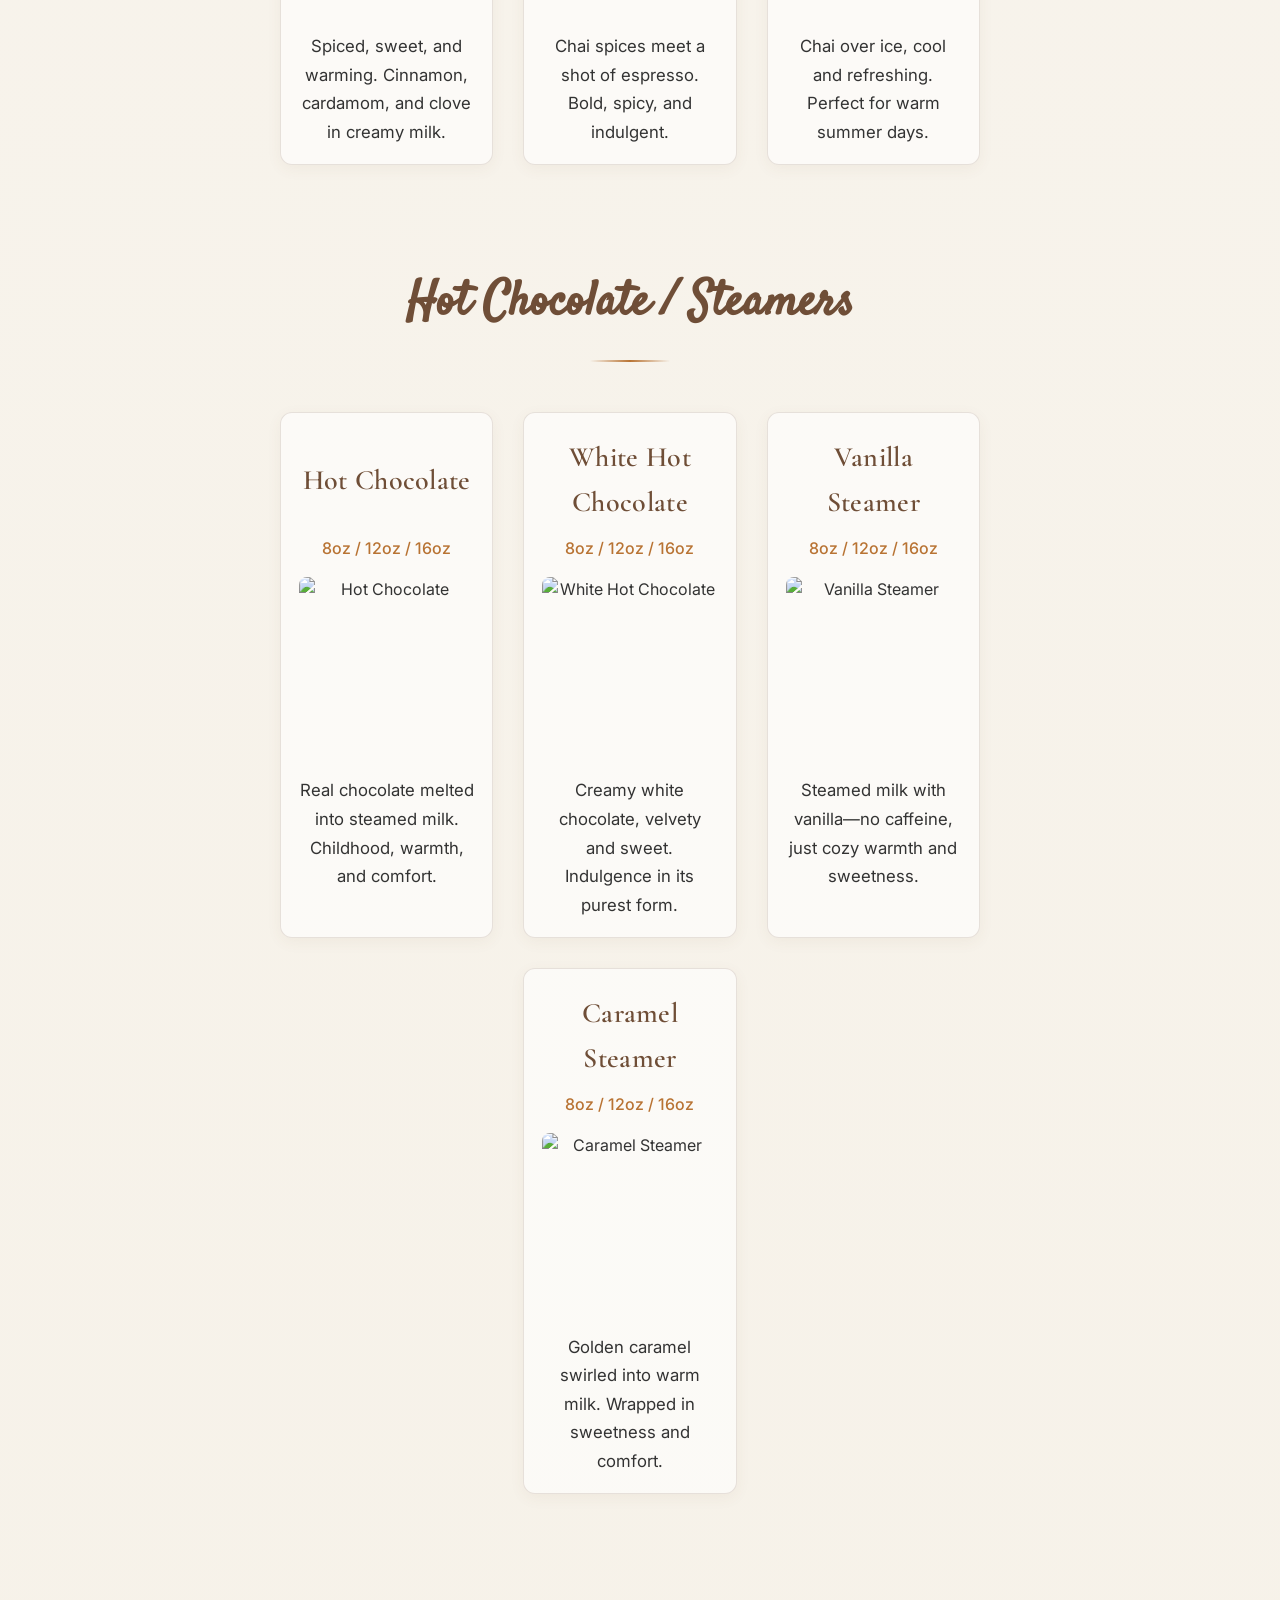
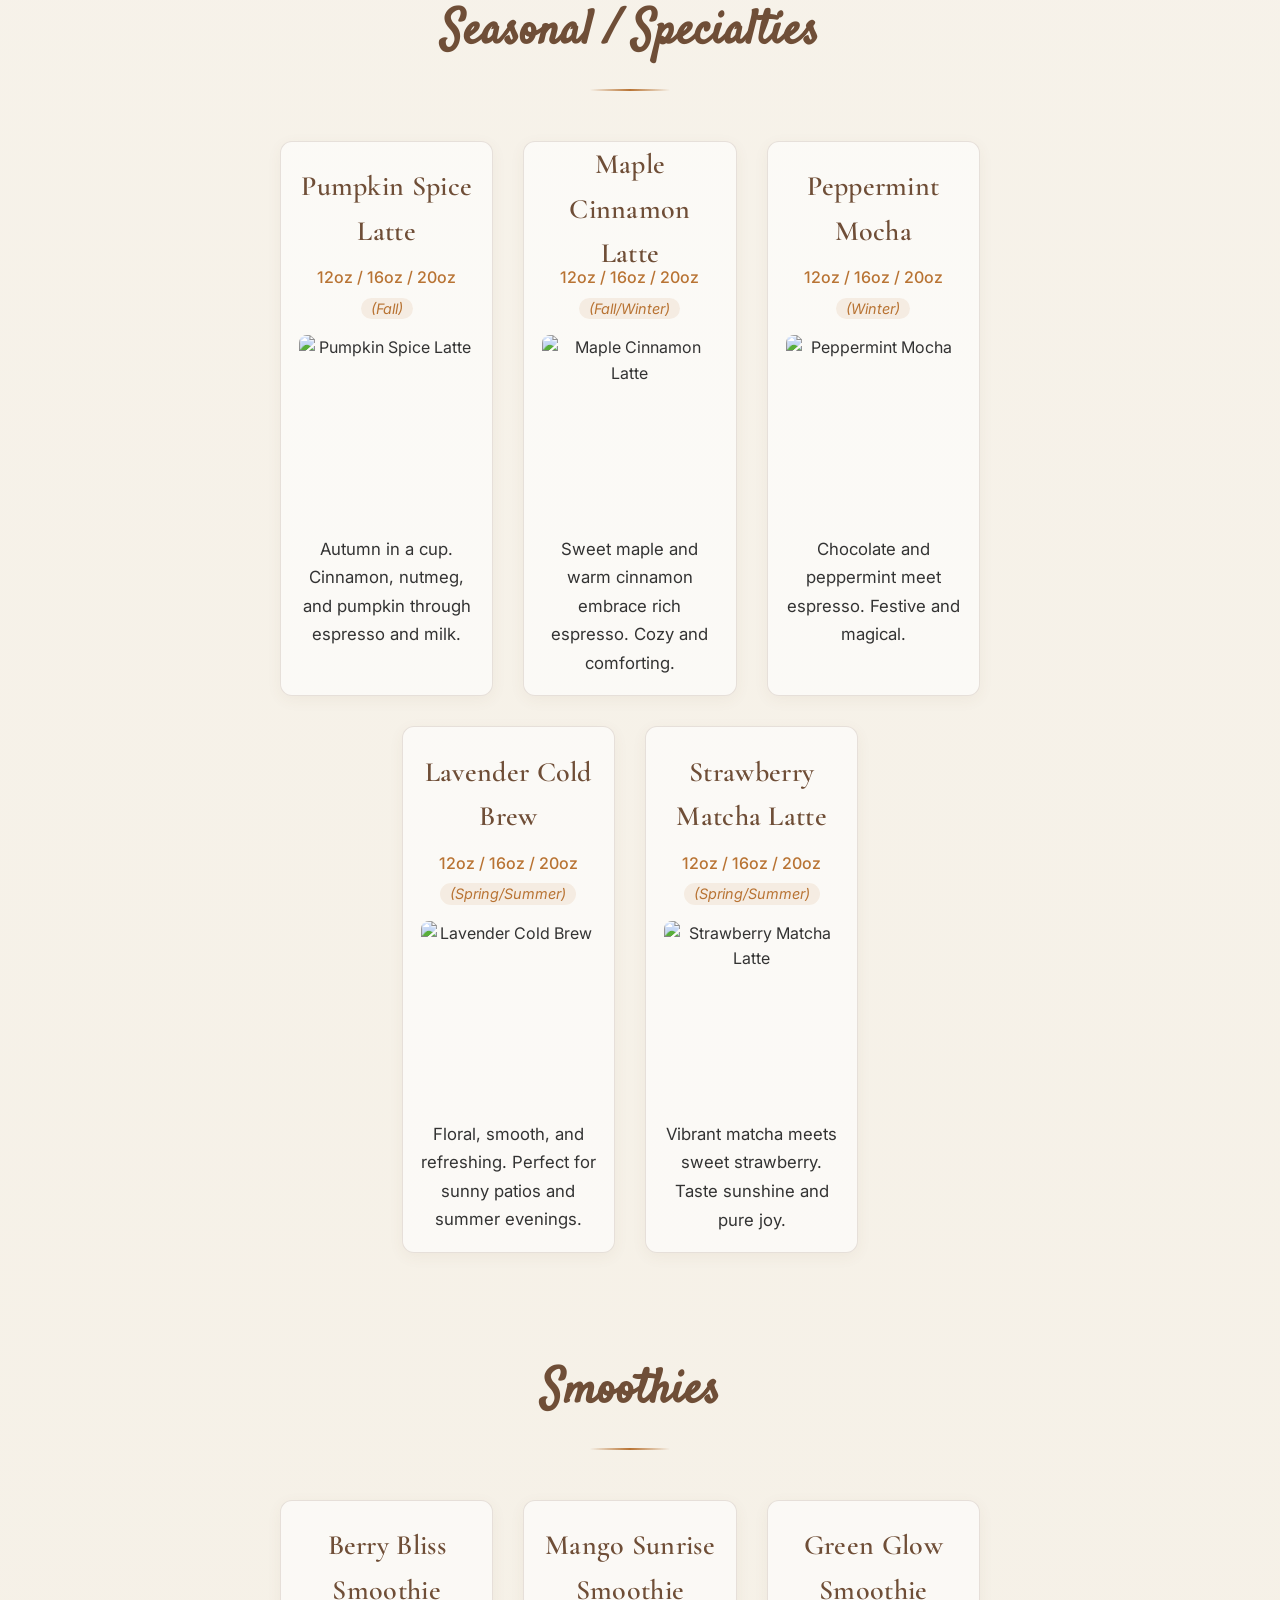
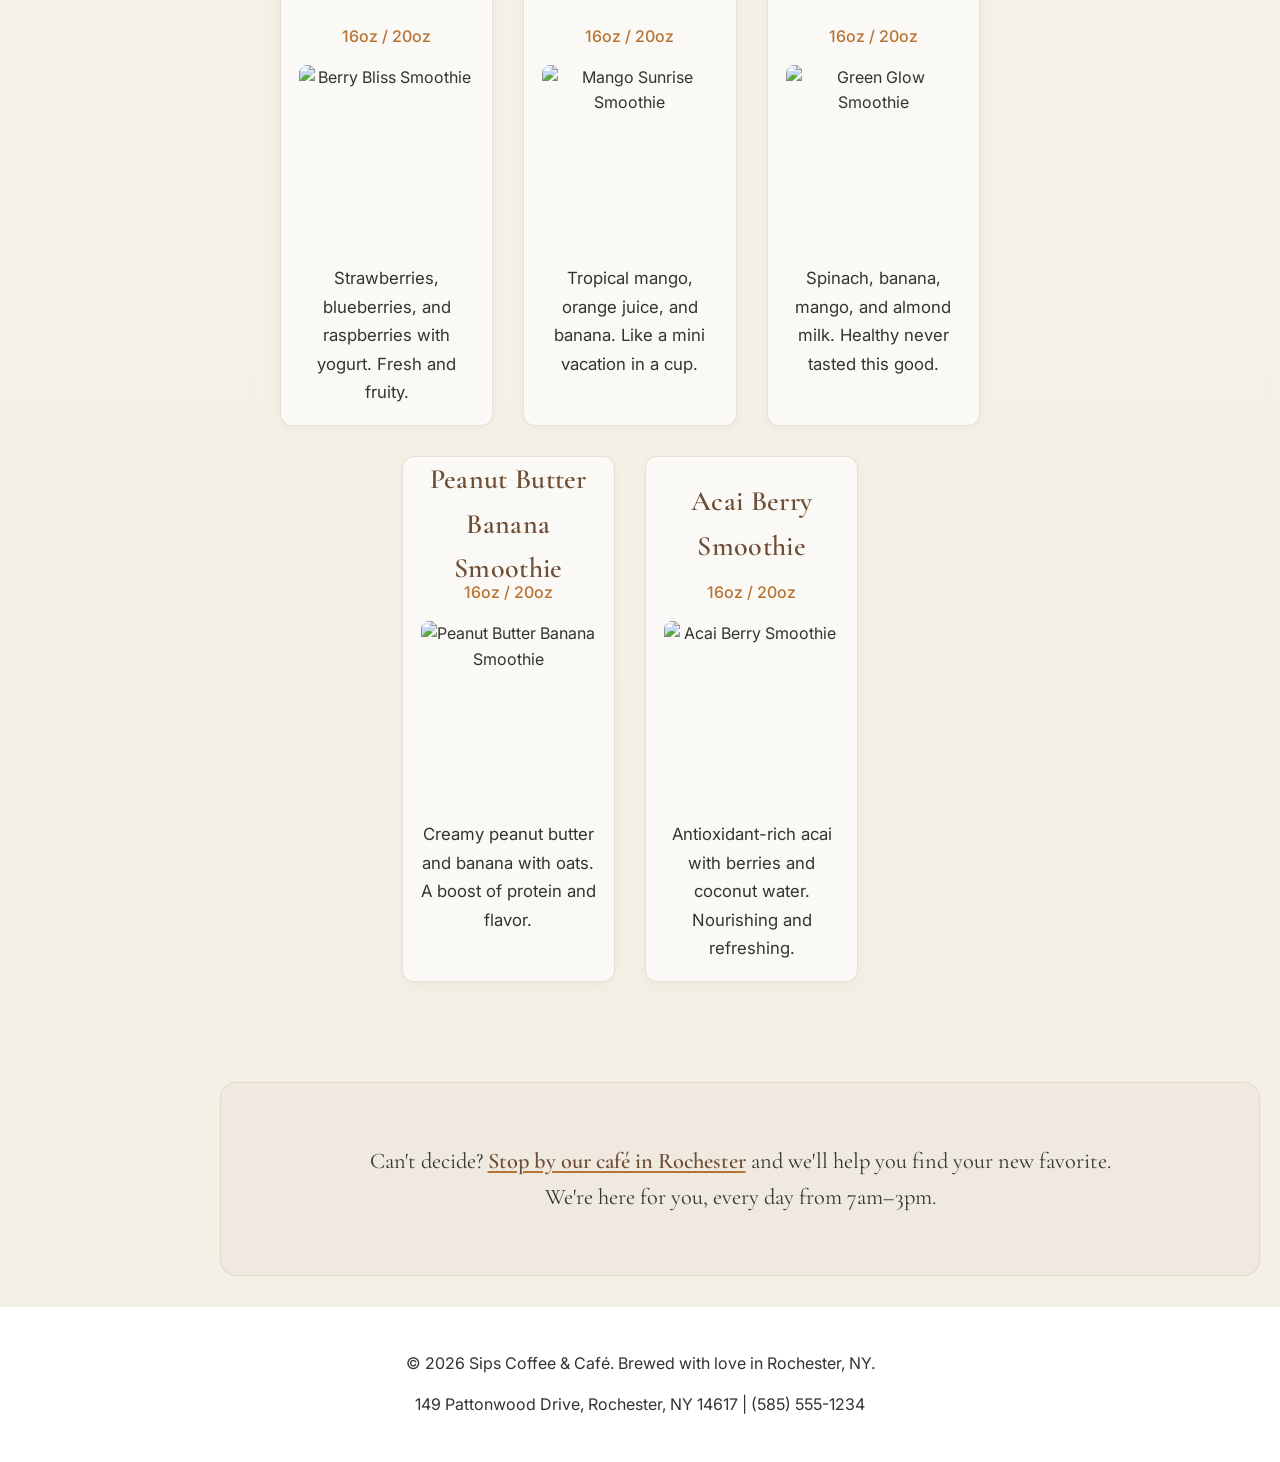
==== commit 1c8b59e9: "Convert drinks page to card-based layout with real drink images and aligned grid for laptop view" ====
--- a/our-drinks.html
+++ b/our-drinks.html
@@ -77,44 +77,41 @@
         <section id="coffee" class="drink-category">
           <h2 class="category-title">Coffee</h2>
           
-          <div class="drink-item">
-            <div class="drink-header">
+          <div class="drinks-grid">
+            <div class="drink-card">
               <h3>House Drip Coffee</h3>
               <span class="drink-sizes">12oz / 16oz / 20oz</span>
-            </div>
-            <p class="drink-description">You'll taste the morning air of Rochester in every sip—smooth, warm, and steady. This is the cup that starts your day right, roasted locally and brewed fresh every hour.</p>
-          </div>
-
-          <div class="drink-item">
-            <div class="drink-header">
+              <img src="https://images.unsplash.com/photo-1497935586351-b67a49e012bf?w=400&h=400&fit=crop&q=80" alt="House Drip Coffee" class="drink-image" loading="lazy" />
+              <p class="drink-description">Smooth, warm, and steady. Roasted locally and brewed fresh every hour.</p>
+            </div>
+
+            <div class="drink-card">
               <h3>Cold Brew</h3>
               <span class="drink-sizes">12oz / 16oz / 20oz</span>
-            </div>
-            <p class="drink-description">Steeped for 16 hours, this slow-brewed beauty is bold and smooth, perfect for those warm summer days by the Genesee or a quiet afternoon at your favorite spot in Charlotte.</p>
-          </div>
-
-          <div class="drink-item">
-            <div class="drink-header">
+              <img src="https://images.unsplash.com/photo-1517487881594-2787fef5ebf7?w=400&h=400&fit=crop&q=80" alt="Cold Brew" class="drink-image" loading="lazy" />
+              <p class="drink-description">Steeped for 16 hours. Bold and smooth, perfect for warm summer days.</p>
+            </div>
+
+            <div class="drink-card">
               <h3>Nitro Cold Brew</h3>
               <span class="drink-sizes">12oz / 16oz</span>
-            </div>
-            <p class="drink-description">Creamy cascades of nitrogen turn cold brew into something magical. You don't need cream—just you, this velvety pour, and a moment of calm.</p>
-          </div>
-
-          <div class="drink-item">
-            <div class="drink-header">
+              <img src="https://images.unsplash.com/photo-1461023058943-07fcbe16d735?w=400&h=400&fit=crop&q=80" alt="Nitro Cold Brew" class="drink-image" loading="lazy" />
+              <p class="drink-description">Creamy cascades of nitrogen turn cold brew into something magical.</p>
+            </div>
+
+            <div class="drink-card">
               <h3>Pour Over</h3>
               <span class="drink-sizes">12oz / 16oz</span>
-            </div>
-            <p class="drink-description">We take our time with this one, and you should too. Handcrafted just for you, each pour reveals delicate notes that deserve your full attention. Ask us about today's single-origin feature.</p>
-          </div>
-
-          <div class="drink-item">
-            <div class="drink-header">
+              <img src="https://images.unsplash.com/photo-1509042239860-f550ce710b93?w=400&h=400&fit=crop&q=80" alt="Pour Over Coffee" class="drink-image" loading="lazy" />
+              <p class="drink-description">Handcrafted just for you. Each pour reveals delicate notes.</p>
+            </div>
+
+            <div class="drink-card">
               <h3>Americano</h3>
               <span class="drink-sizes">12oz / 16oz / 20oz</span>
-            </div>
-            <p class="drink-description">Bold espresso softened with hot water—simple, strong, and honest. This is coffee without the fuss, the way it's been loved for generations.</p>
+              <img src="https://images.unsplash.com/photo-1514432324607-a09d9b4aefdd?w=400&h=400&fit=crop&q=80" alt="Americano" class="drink-image" loading="lazy" />
+              <p class="drink-description">Bold espresso softened with hot water—simple, strong, and honest.</p>
+            </div>
           </div>
         </section>
 
@@ -122,84 +119,76 @@
         <section id="espresso" class="drink-category">
           <h2 class="category-title">Espresso / Lattes</h2>
           
-          <div class="drink-item">
-            <div class="drink-header">
+          <div class="drinks-grid">
+            <div class="drink-card">
               <h3>Espresso</h3>
               <span class="drink-sizes">Single / Double</span>
-            </div>
-            <p class="drink-description">Pure, concentrated, powerful. You'll feel the rush of rich espresso on your tongue—a tiny cup that holds everything you need to keep going.</p>
-          </div>
-
-          <div class="drink-item">
-            <div class="drink-header">
+              <img src="https://images.unsplash.com/photo-1510591509098-f4fdc6d0ff04?w=400&h=400&fit=crop&q=80" alt="Espresso" class="drink-image" loading="lazy" />
+              <p class="drink-description">Pure, concentrated, powerful. A tiny cup that holds everything you need.</p>
+            </div>
+
+            <div class="drink-card">
               <h3>Macchiato</h3>
               <span class="drink-sizes">Single / Double</span>
-            </div>
-            <p class="drink-description">Espresso marked with just a whisper of steamed milk. It's bold but gentle, like the first light over Lake Ontario.</p>
-          </div>
-
-          <div class="drink-item">
-            <div class="drink-header">
+              <img src="https://images.unsplash.com/photo-1579992357154-faf4bde95b3d?w=400&h=400&fit=crop&q=80" alt="Macchiato" class="drink-image" loading="lazy" />
+              <p class="drink-description">Espresso marked with just a whisper of steamed milk. Bold but gentle.</p>
+            </div>
+
+            <div class="drink-card">
               <h3>Cappuccino</h3>
               <span class="drink-sizes">8oz / 12oz</span>
-            </div>
-            <p class="drink-description">Equal parts espresso, steamed milk, and foam—perfectly balanced, like a quiet Sunday morning in Irondequoit. You'll savor every velvety layer.</p>
-          </div>
-
-          <div class="drink-item">
-            <div class="drink-header">
+              <img src="https://images.unsplash.com/photo-1572442388796-11668a67e53d?w=400&h=400&fit=crop&q=80" alt="Cappuccino" class="drink-image" loading="lazy" />
+              <p class="drink-description">Equal parts espresso, steamed milk, and foam—perfectly balanced.</p>
+            </div>
+
+            <div class="drink-card">
               <h3>Latte</h3>
               <span class="drink-sizes">12oz / 16oz / 20oz</span>
-            </div>
-            <p class="drink-description">You'll feel the warm hug of steamed milk wrapping around your espresso, like a slow morning in Rochester. Smooth, comforting, and always familiar.</p>
-          </div>
-
-          <div class="drink-item">
-            <div class="drink-header">
+              <img src="https://images.unsplash.com/photo-1561882468-9110e03e0f78?w=400&h=400&fit=crop&q=80" alt="Latte" class="drink-image" loading="lazy" />
+              <p class="drink-description">The warm hug of steamed milk wrapping around espresso. Smooth and comforting.</p>
+            </div>
+
+            <div class="drink-card">
               <h3>Mocha</h3>
               <span class="drink-sizes">12oz / 16oz / 20oz</span>
-            </div>
-            <p class="drink-description">Rich espresso meets real chocolate—sweet, indulgent, and exactly what you need when the snow starts falling on Pattonwood Drive.</p>
-          </div>
-
-          <div class="drink-item">
-            <div class="drink-header">
+              <img src="https://images.unsplash.com/photo-1517487881594-2787fef5ebf7?w=400&h=400&fit=crop&q=80" alt="Mocha" class="drink-image" loading="lazy" />
+              <p class="drink-description">Rich espresso meets real chocolate—sweet, indulgent, and cozy.</p>
+            </div>
+
+            <div class="drink-card">
               <h3>Caramel Latte</h3>
               <span class="drink-sizes">12oz / 16oz / 20oz</span>
-            </div>
-            <p class="drink-description">Golden caramel swirls through creamy espresso and milk. You'll taste a little sweetness, a little warmth—just what your day needs.</p>
-          </div>
-
-          <div class="drink-item">
-            <div class="drink-header">
+              <img src="https://images.unsplash.com/photo-1534778101976-62847782c213?w=400&h=400&fit=crop&q=80" alt="Caramel Latte" class="drink-image" loading="lazy" />
+              <p class="drink-description">Golden caramel swirls through creamy espresso and milk. Sweet and warm.</p>
+            </div>
+
+            <div class="drink-card">
               <h3>Vanilla Latte</h3>
               <span class="drink-sizes">12oz / 16oz / 20oz</span>
-            </div>
-            <p class="drink-description">Soft, sweet vanilla blends into smooth espresso and steamed milk. It's comfort in a cup, a gentle reminder to slow down.</p>
-          </div>
-
-          <div class="drink-item">
-            <div class="drink-header">
+              <img src="https://images.unsplash.com/photo-1544787219-7f47ccb76574?w=400&h=400&fit=crop&q=80" alt="Vanilla Latte" class="drink-image" loading="lazy" />
+              <p class="drink-description">Soft, sweet vanilla blends into smooth espresso and steamed milk.</p>
+            </div>
+
+            <div class="drink-card">
               <h3>Honey Lavender Latte</h3>
               <span class="drink-sizes">12oz / 16oz / 20oz</span>
-            </div>
-            <p class="drink-description">Floral, delicate, and dreamy. You'll sip this slowly, letting the honey and lavender transport you somewhere peaceful—maybe a garden near the bay.</p>
-          </div>
-
-          <div class="drink-item">
-            <div class="drink-header">
+              <img src="https://pickyeaterblog.com/wp-content/uploads/2023/08/lavender-latte.jpg" alt="Honey Lavender Latte" class="drink-image" loading="lazy" />
+              <p class="drink-description">Floral, delicate, and dreamy. Honey and lavender in perfect harmony.</p>
+            </div>
+
+            <div class="drink-card">
               <h3>Cortado</h3>
               <span class="drink-sizes">4.5oz</span>
-            </div>
-            <p class="drink-description">Espresso cut with a touch of steamed milk—strong but smooth, bold but balanced. It's a little sip with big character.</p>
-          </div>
-
-          <div class="drink-item">
-            <div class="drink-header">
+              <img src="https://images.unsplash.com/photo-1511920170033-f8396924c348?w=400&h=400&fit=crop&q=80" alt="Cortado" class="drink-image" loading="lazy" />
+              <p class="drink-description">Espresso cut with a touch of steamed milk. A little sip with big character.</p>
+            </div>
+
+            <div class="drink-card">
               <h3>Flat White</h3>
               <span class="drink-sizes">8oz / 12oz</span>
-            </div>
-            <p class="drink-description">Velvety microfoam meets rich espresso. You'll taste coffee first, then silky milk, then that perfect balance that makes you close your eyes and smile.</p>
+              <img src="https://images.unsplash.com/photo-1485808191679-5f86510681a2?w=400&h=400&fit=crop&q=80" alt="Flat White" class="drink-image" loading="lazy" />
+              <p class="drink-description">Velvety microfoam meets rich espresso. That perfect balance.</p>
+            </div>
           </div>
         </section>
 
@@ -207,60 +196,55 @@
         <section id="tea" class="drink-category">
           <h2 class="category-title">Tea</h2>
           
-          <div class="drink-item">
-            <div class="drink-header">
+          <div class="drinks-grid">
+            <div class="drink-card">
               <h3>English Breakfast</h3>
               <span class="drink-sizes">12oz / 16oz / 20oz</span>
-            </div>
-            <p class="drink-description">Bold, brisk, and timeless. You'll steep yourself in tradition with this classic black tea—perfect with a splash of milk and a morning pastry.</p>
-          </div>
-
-          <div class="drink-item">
-            <div class="drink-header">
+              <img src="https://www.lifeisbetterwithtea.com/wp-content/uploads/2021/09/English-Breakfast-Tea-with-milk-square.jpeg" alt="English Breakfast Tea" class="drink-image" loading="lazy" />
+              <p class="drink-description">Bold, brisk, and timeless. Classic black tea steeped in tradition.</p>
+            </div>
+
+            <div class="drink-card">
               <h3>Earl Grey</h3>
               <span class="drink-sizes">12oz / 16oz / 20oz</span>
-            </div>
-            <p class="drink-description">Bergamot dances across your palate, floral and bright. It's elegant, soothing, and pairs beautifully with a rainy Rochester afternoon.</p>
-          </div>
-
-          <div class="drink-item">
-            <div class="drink-header">
+              <img src="https://images.unsplash.com/photo-1564890369478-c89ca6d9cde9?w=400&h=400&fit=crop&q=80" alt="Earl Grey Tea" class="drink-image" loading="lazy" />
+              <p class="drink-description">Bergamot dances across your palate, floral and bright. Elegant and soothing.</p>
+            </div>
+
+            <div class="drink-card">
               <h3>Green Tea</h3>
               <span class="drink-sizes">12oz / 16oz / 20oz</span>
-            </div>
-            <p class="drink-description">Light, clean, and grounding. You'll sip this gently, feeling refreshed and ready to take on the rest of your day.</p>
-          </div>
-
-          <div class="drink-item">
-            <div class="drink-header">
+              <img src="https://images.unsplash.com/photo-1627435601361-ec25f5b1d0e5?w=400&h=400&fit=crop&q=80" alt="Green Tea" class="drink-image" loading="lazy" />
+              <p class="drink-description">Light, clean, and grounding. Refreshing and ready for your day.</p>
+            </div>
+
+            <div class="drink-card">
               <h3>Chamomile</h3>
               <span class="drink-sizes">12oz / 16oz / 20oz</span>
-            </div>
-            <p class="drink-description">Soft, floral, and calming. You deserve this quiet moment—let the chamomile ease your mind and slow your breath.</p>
-          </div>
-
-          <div class="drink-item">
-            <div class="drink-header">
+              <img src="https://images.unsplash.com/photo-1556679343-c7306c1976bc?w=400&h=400&fit=crop&q=80" alt="Chamomile Tea" class="drink-image" loading="lazy" />
+              <p class="drink-description">Soft, floral, and calming. Let the chamomile ease your mind.</p>
+            </div>
+
+            <div class="drink-card">
               <h3>Peppermint</h3>
               <span class="drink-sizes">12oz / 16oz / 20oz</span>
-            </div>
-            <p class="drink-description">Cool, crisp, and refreshing. You'll feel the mint wake you up gently, like a breeze off the lake in early spring.</p>
-          </div>
-
-          <div class="drink-item">
-            <div class="drink-header">
+              <img src="https://images.unsplash.com/photo-1571934811356-5cc061b6821f?w=400&h=400&fit=crop&q=80" alt="Peppermint Tea" class="drink-image" loading="lazy" />
+              <p class="drink-description">Cool, crisp, and refreshing. Like a gentle breeze off the lake.</p>
+            </div>
+
+            <div class="drink-card">
               <h3>Hibiscus</h3>
               <span class="drink-sizes">12oz / 16oz / 20oz</span>
-            </div>
-            <p class="drink-description">Tart, fruity, and vibrant. This ruby-red tea is as bold as a Rochester sunset, naturally caffeine-free and full of life.</p>
-          </div>
-
-          <div class="drink-item">
-            <div class="drink-header">
+              <img src="https://www.tea-and-coffee.com/wp-content/uploads/2022/03/Hibiscus-Tea-Benefits.jpg" alt="Hibiscus Tea" class="drink-image" loading="lazy" />
+              <p class="drink-description">Tart, fruity, and vibrant. Ruby-red and naturally caffeine-free.</p>
+            </div>
+
+            <div class="drink-card">
               <h3>London Fog</h3>
               <span class="drink-sizes">12oz / 16oz / 20oz</span>
-            </div>
-            <p class="drink-description">Earl Grey steeped in steamed milk with a hint of vanilla. You'll sink into its creamy, dreamy warmth like a soft blanket on a gray day.</p>
+              <img src="https://images.unsplash.com/photo-1564890369478-c89ca6d9cde9?w=400&h=400&fit=crop&q=80" alt="London Fog" class="drink-image" loading="lazy" />
+              <p class="drink-description">Earl Grey steeped in steamed milk with a hint of vanilla. Creamy and dreamy.</p>
+            </div>
           </div>
         </section>
 
@@ -268,28 +252,27 @@
         <section id="chai" class="drink-category">
           <h2 class="category-title">Chai</h2>
           
-          <div class="drink-item">
-            <div class="drink-header">
+          <div class="drinks-grid">
+            <div class="drink-card">
               <h3>Chai Latte</h3>
               <span class="drink-sizes">12oz / 16oz / 20oz</span>
-            </div>
-            <p class="drink-description">Spiced, sweet, and warming. You'll taste cinnamon, cardamom, and clove swirling through creamy steamed milk—perfect for crisp autumn mornings near the bay.</p>
-          </div>
-
-          <div class="drink-item">
-            <div class="drink-header">
+              <img src="https://www.modernfarmhouseeats.com/wp-content/uploads/2022/01/starbucks-chai-tea-latte-12.jpg" alt="Chai Latte" class="drink-image" loading="lazy" />
+              <p class="drink-description">Spiced, sweet, and warming. Cinnamon, cardamom, and clove in creamy milk.</p>
+            </div>
+
+            <div class="drink-card">
               <h3>Dirty Chai</h3>
               <span class="drink-sizes">12oz / 16oz / 20oz</span>
-            </div>
-            <p class="drink-description">Chai spices meet a shot of espresso. You'll get the best of both worlds—bold, spicy, and just a little indulgent.</p>
-          </div>
-
-          <div class="drink-item">
-            <div class="drink-header">
+              <img src="https://images.unsplash.com/photo-1461023058943-07fcbe16d735?w=400&h=400&fit=crop&q=80" alt="Dirty Chai" class="drink-image" loading="lazy" />
+              <p class="drink-description">Chai spices meet a shot of espresso. Bold, spicy, and indulgent.</p>
+            </div>
+
+            <div class="drink-card">
               <h3>Iced Chai</h3>
               <span class="drink-sizes">12oz / 16oz / 20oz</span>
-            </div>
-            <p class="drink-description">Chai over ice, cool and refreshing. You'll sip this slowly on warm days at Seabreeze or while strolling the Charlotte pier.</p>
+              <img src="https://images.unsplash.com/photo-1570968915860-54d5c301fa9f?w=400&h=400&fit=crop&q=80" alt="Iced Chai" class="drink-image" loading="lazy" />
+              <p class="drink-description">Chai over ice, cool and refreshing. Perfect for warm summer days.</p>
+            </div>
           </div>
         </section>
 
@@ -297,36 +280,34 @@
         <section id="hot-chocolate" class="drink-category">
           <h2 class="category-title">Hot Chocolate / Steamers</h2>
           
-          <div class="drink-item">
-            <div class="drink-header">
+          <div class="drinks-grid">
+            <div class="drink-card">
               <h3>Hot Chocolate</h3>
               <span class="drink-sizes">8oz / 12oz / 16oz</span>
-            </div>
-            <p class="drink-description">Real chocolate melted into steamed milk, topped with whipped cream. You'll taste childhood, warmth, and pure comfort in every sip.</p>
-          </div>
-
-          <div class="drink-item">
-            <div class="drink-header">
+              <img src="https://images.unsplash.com/photo-1542990253-0d0f5be5f0ed?w=400&h=400&fit=crop&q=80" alt="Hot Chocolate" class="drink-image" loading="lazy" />
+              <p class="drink-description">Real chocolate melted into steamed milk. Childhood, warmth, and comfort.</p>
+            </div>
+
+            <div class="drink-card">
               <h3>White Hot Chocolate</h3>
               <span class="drink-sizes">8oz / 12oz / 16oz</span>
-            </div>
-            <p class="drink-description">Creamy white chocolate, velvety and sweet. It's indulgence in its purest form—treat yourself.</p>
-          </div>
-
-          <div class="drink-item">
-            <div class="drink-header">
+              <img src="https://www.skinnytaste.com/wp-content/uploads/2024/12/Protein-White-Hot-Chocolate-11.jpg" alt="White Hot Chocolate" class="drink-image" loading="lazy" />
+              <p class="drink-description">Creamy white chocolate, velvety and sweet. Indulgence in its purest form.</p>
+            </div>
+
+            <div class="drink-card">
               <h3>Vanilla Steamer</h3>
               <span class="drink-sizes">8oz / 12oz / 16oz</span>
-            </div>
-            <p class="drink-description">Steamed milk with a hint of vanilla—no caffeine, just cozy warmth. Perfect for little ones or anyone craving something gentle and sweet.</p>
-          </div>
-
-          <div class="drink-item">
-            <div class="drink-header">
+              <img src="https://i0.wp.com/sweetsandthankyou.com/wp-content/uploads/2021/12/Vanilla-Steamer20-3.jpg" alt="Vanilla Steamer" class="drink-image" loading="lazy" />
+              <p class="drink-description">Steamed milk with vanilla—no caffeine, just cozy warmth and sweetness.</p>
+            </div>
+
+            <div class="drink-card">
               <h3>Caramel Steamer</h3>
               <span class="drink-sizes">8oz / 12oz / 16oz</span>
-            </div>
-            <p class="drink-description">Golden caramel swirled into warm milk. You'll feel wrapped in sweetness, like the comfort of home on a cold Rochester night.</p>
+              <img src="https://images.unsplash.com/photo-1534778101976-62847782c213?w=400&h=400&fit=crop&q=80" alt="Caramel Steamer" class="drink-image" loading="lazy" />
+              <p class="drink-description">Golden caramel swirled into warm milk. Wrapped in sweetness and comfort.</p>
+            </div>
           </div>
         </section>
 
@@ -334,49 +315,46 @@
         <section id="seasonal" class="drink-category">
           <h2 class="category-title">Seasonal / Specialties</h2>
           
-          <div class="drink-item">
-            <div class="drink-header">
+          <div class="drinks-grid">
+            <div class="drink-card">
               <h3>Pumpkin Spice Latte</h3>
               <span class="drink-sizes">12oz / 16oz / 20oz</span>
               <span class="drink-season">(Fall)</span>
-            </div>
-            <p class="drink-description">Autumn in a cup. You'll taste cinnamon, nutmeg, and pumpkin dancing through espresso and milk—the perfect companion for apple picking and leaf-crunching walks.</p>
-          </div>
-
-          <div class="drink-item">
-            <div class="drink-header">
+              <img src="https://images.unsplash.com/photo-1572442388796-11668a67e53d?w=400&h=400&fit=crop&q=80" alt="Pumpkin Spice Latte" class="drink-image" loading="lazy" />
+              <p class="drink-description">Autumn in a cup. Cinnamon, nutmeg, and pumpkin through espresso and milk.</p>
+            </div>
+
+            <div class="drink-card">
               <h3>Maple Cinnamon Latte</h3>
               <span class="drink-sizes">12oz / 16oz / 20oz</span>
               <span class="drink-season">(Fall/Winter)</span>
-            </div>
-            <p class="drink-description">Sweet maple and warm cinnamon embrace rich espresso. You'll feel the coziness of upstate New York in every sip—local, comforting, and just right.</p>
-          </div>
-
-          <div class="drink-item">
-            <div class="drink-header">
+              <img src="https://images.unsplash.com/photo-1511920170033-f8396924c348?w=400&h=400&fit=crop&q=80" alt="Maple Cinnamon Latte" class="drink-image" loading="lazy" />
+              <p class="drink-description">Sweet maple and warm cinnamon embrace rich espresso. Cozy and comforting.</p>
+            </div>
+
+            <div class="drink-card">
               <h3>Peppermint Mocha</h3>
               <span class="drink-sizes">12oz / 16oz / 20oz</span>
               <span class="drink-season">(Winter)</span>
-            </div>
-            <p class="drink-description">Chocolate and peppermint meet espresso in a festive embrace. You'll taste the holidays, snow days, and everything that makes winter in Rochester magical.</p>
-          </div>
-
-          <div class="drink-item">
-            <div class="drink-header">
+              <img src="https://images.unsplash.com/photo-1514432324607-a09d9b4aefdd?w=400&h=400&fit=crop&q=80" alt="Peppermint Mocha" class="drink-image" loading="lazy" />
+              <p class="drink-description">Chocolate and peppermint meet espresso. Festive and magical.</p>
+            </div>
+
+            <div class="drink-card">
               <h3>Lavender Cold Brew</h3>
               <span class="drink-sizes">12oz / 16oz / 20oz</span>
               <span class="drink-season">(Spring/Summer)</span>
-            </div>
-            <p class="drink-description">Floral, smooth, and refreshing. You'll sip this on sunny patios and long summer evenings, feeling lighter with every drop.</p>
-          </div>
-
-          <div class="drink-item">
-            <div class="drink-header">
+              <img src="https://wearenotmartha.com/wp-content/uploads/Iced-Lavender-Latte-22-2-683x1024.jpg" alt="Lavender Cold Brew" class="drink-image" loading="lazy" />
+              <p class="drink-description">Floral, smooth, and refreshing. Perfect for sunny patios and summer evenings.</p>
+            </div>
+
+            <div class="drink-card">
               <h3>Strawberry Matcha Latte</h3>
               <span class="drink-sizes">12oz / 16oz / 20oz</span>
               <span class="drink-season">(Spring/Summer)</span>
-            </div>
-            <p class="drink-description">Vibrant matcha meets sweet strawberry in a beautiful, Insta-worthy pour. You'll taste sunshine and feel pure joy—one sip and you're smiling.</p>
+              <img src="https://images.unsplash.com/photo-1515823064-d6e0c04616a7?w=400&h=400&fit=crop&q=80" alt="Strawberry Matcha Latte" class="drink-image" loading="lazy" />
+              <p class="drink-description">Vibrant matcha meets sweet strawberry. Taste sunshine and pure joy.</p>
+            </div>
           </div>
         </section>
 
@@ -384,44 +362,41 @@
         <section id="smoothies" class="drink-category">
           <h2 class="category-title">Smoothies</h2>
           
-          <div class="drink-item">
-            <div class="drink-header">
+          <div class="drinks-grid">
+            <div class="drink-card">
               <h3>Berry Bliss Smoothie</h3>
               <span class="drink-sizes">16oz / 20oz</span>
-            </div>
-            <p class="drink-description">Strawberries, blueberries, and raspberries blended with yogurt and a touch of honey. You'll taste summer, no matter the season—fresh, fruity, and full of energy.</p>
-          </div>
-
-          <div class="drink-item">
-            <div class="drink-header">
+              <img src="https://images.unsplash.com/photo-1505252585461-04db1eb84625?w=400&h=400&fit=crop&q=80" alt="Berry Bliss Smoothie" class="drink-image" loading="lazy" />
+              <p class="drink-description">Strawberries, blueberries, and raspberries with yogurt. Fresh and fruity.</p>
+            </div>
+
+            <div class="drink-card">
               <h3>Mango Sunrise Smoothie</h3>
               <span class="drink-sizes">16oz / 20oz</span>
-            </div>
-            <p class="drink-description">Tropical mango, orange juice, and banana. You'll feel transported somewhere warm and bright—like a mini vacation in a cup.</p>
-          </div>
-
-          <div class="drink-item">
-            <div class="drink-header">
+              <img src="https://images.unsplash.com/photo-1623065422902-30a2d299bbe4?w=400&h=400&fit=crop&q=80" alt="Mango Sunrise Smoothie" class="drink-image" loading="lazy" />
+              <p class="drink-description">Tropical mango, orange juice, and banana. Like a mini vacation in a cup.</p>
+            </div>
+
+            <div class="drink-card">
               <h3>Green Glow Smoothie</h3>
               <span class="drink-sizes">16oz / 20oz</span>
-            </div>
-            <p class="drink-description">Spinach, banana, mango, and almond milk. You'll fuel your body and feel good from the inside out—healthy never tasted this delicious.</p>
-          </div>
-
-          <div class="drink-item">
-            <div class="drink-header">
+              <img src="https://images.unsplash.com/photo-1610970881699-44a5587cabec?w=400&h=400&fit=crop&q=80" alt="Green Glow Smoothie" class="drink-image" loading="lazy" />
+              <p class="drink-description">Spinach, banana, mango, and almond milk. Healthy never tasted this good.</p>
+            </div>
+
+            <div class="drink-card">
               <h3>Peanut Butter Banana Smoothie</h3>
               <span class="drink-sizes">16oz / 20oz</span>
-            </div>
-            <p class="drink-description">Creamy peanut butter and banana blended with oats and milk. You'll get a boost of protein and flavor—perfect for post-workout or a quick breakfast on the go.</p>
-          </div>
-
-          <div class="drink-item">
-            <div class="drink-header">
+              <img src="https://images.unsplash.com/photo-1638176066666-ffb2f013c7dd?w=400&h=400&fit=crop&q=80" alt="Peanut Butter Banana Smoothie" class="drink-image" loading="lazy" />
+              <p class="drink-description">Creamy peanut butter and banana with oats. A boost of protein and flavor.</p>
+            </div>
+
+            <div class="drink-card">
               <h3>Acai Berry Smoothie</h3>
               <span class="drink-sizes">16oz / 20oz</span>
-            </div>
-            <p class="drink-description">Antioxidant-rich acai blended with berries, banana, and coconut water. You'll feel nourished, refreshed, and ready to take on your day in Rochester.</p>
+              <img src="https://blissfullylowcarb.com/wp-content/uploads/2021/05/keto-acai-smoothie-feature.jpg" alt="Acai Berry Smoothie" class="drink-image" loading="lazy" />
+              <p class="drink-description">Antioxidant-rich acai with berries and coconut water. Nourishing and refreshing.</p>
+            </div>
           </div>
         </section>
 
--- a/styles.css
+++ b/styles.css
@@ -54,24 +54,6 @@
 
 .main-nav a:hover { background: rgba(0,0,0,0.05); }
 
-/* Inline SVG coffee pots */
-.coffee-pot { position: absolute; top: 2px; width: 110px; height: 80px; pointer-events: none; z-index: 1; }
-.coffee-pot.left { left: 8px; animation: potTiltLeft 6s ease-in-out infinite; transform-origin: 35px 28px; }
-.coffee-pot.right { right: 8px; animation: potTiltRight 6s ease-in-out infinite; transform-origin: calc(100% - 35px) 28px; }
-@keyframes potTiltLeft { 0%,100% { transform: rotate(-16deg); } 50% { transform: rotate(-22deg); } }
-@keyframes potTiltRight { 0%,100% { transform: rotate(16deg); } 50% { transform: rotate(22deg); } }
-
-/* Coffee Pot Canvases in Header */
-.coffee-pot-canvas {
-  position: absolute;
-  top: 0;
-  width: 120px;
-  height: 100%;
-  pointer-events: none;
-  z-index: 1;
-}
-.coffee-pot-canvas.left { left: 0; }
-.coffee-pot-canvas.right { right: 0; }
 
 .btn {
   display: inline-block;
@@ -152,6 +134,16 @@
 
 .about .about-text p { font-size: 1.05rem; }
 
+/* About media */
+.about-media img,
+.about-media video {
+  width: 100%;
+  height: auto;
+  display: block;
+  object-fit: cover;
+  max-height: 400px;
+}
+
 /* Menu Cards */
 .menu .cards {
   margin-top: 18px;
@@ -177,99 +169,223 @@
 /* Contact */
 .contact .address, .contact .phone, .contact .hours { margin: 6px 0; }
 .cta-row { display: flex; gap: 8px; flex-wrap: wrap; margin-top: 10px; }
+.contact-media { position: relative; width: 100%; }
+.contact-media iframe { display: block; }
+
+/* Local SEO Section */
+.local {
+  background: #f4ede2;
+  border-top: 1px solid rgba(0,0,0,0.05);
+  border-bottom: 1px solid rgba(0,0,0,0.05);
+}
+.local-grid {
+  display: grid;
+  grid-template-columns: 1.1fr 1fr;
+  gap: clamp(24px, 4vw, 40px);
+  align-items: start;
+}
+.local-list {
+  list-style: none;
+  padding: 0;
+  margin: 18px 0 0 0;
+}
+.local-list li {
+  margin-bottom: 12px;
+  padding-left: 26px;
+  position: relative;
+  font-size: 1rem;
+}
+.local-list li::before {
+  content: "✦";
+  position: absolute;
+  left: 0;
+  top: 0;
+  color: var(--coffee);
+}
+.local-cards {
+  display: grid;
+  gap: 16px;
+}
+.local-cards article {
+  background: #fff9f3;
+  border-radius: 14px;
+  padding: 18px 20px;
+  box-shadow: 0 10px 30px rgba(0,0,0,0.06);
+  border: 1px solid rgba(0,0,0,0.04);
+}
+.local-cards h4 {
+  margin: 0 0 8px 0;
+  font-family: 'Cormorant Garamond', serif;
+  font-size: 1.25rem;
+  color: var(--coffee);
+}
+.local-map {
+  max-width: 500px;
+  margin: 0 auto;
+}
+
+.local-map h3 {
+  text-align: center;
+  margin-bottom: 20px;
+  font-family: 'Cormorant Garamond', serif;
+  font-size: 1.8rem;
+  font-weight: 600;
+  color: var(--coffee);
+}
+
+.local-map iframe {
+  border-radius: 14px;
+  box-shadow: 0 12px 36px rgba(0,0,0,0.15);
+  width: 100%;
+  height: 375px;
+}
+
+/* FAQ Section */
+.faq {
+  background: #fff;
+}
+.faq-grid {
+  display: grid;
+  gap: 16px;
+  grid-template-columns: repeat(auto-fit, minmax(260px, 1fr));
+}
+.faq details {
+  background: #f9f4ec;
+  border-radius: 14px;
+  padding: 16px 20px;
+  border: 1px solid rgba(0,0,0,0.05);
+  box-shadow: 0 8px 30px rgba(0,0,0,0.04);
+}
+.faq summary {
+  font-family: 'Cormorant Garamond', serif;
+  font-size: 1.2rem;
+  color: var(--coffee);
+  cursor: pointer;
+}
+.faq summary::-webkit-details-marker { display: none; }
+.faq summary::after {
+  content: '+';
+  float: right;
+  font-weight: 600;
+}
+.faq details[open] summary::after {
+  content: '–';
+}
+.faq details p {
+  margin: 12px 0 0 0;
+  line-height: 1.7;
+}
+
+/* Local SEO Section */
+.local {
+  background: #f4ede2;
+  border-top: 1px solid rgba(0,0,0,0.05);
+  border-bottom: 1px solid rgba(0,0,0,0.05);
+}
+.local-grid {
+  display: grid;
+  grid-template-columns: 1.1fr 1fr;
+  gap: clamp(24px, 4vw, 40px);
+  align-items: start;
+}
+.local-list {
+  list-style: none;
+  padding: 0;
+  margin: 18px 0 0 0;
+}
+.local-list li {
+  margin-bottom: 12px;
+  padding-left: 26px;
+  position: relative;
+  font-size: 1rem;
+}
+.local-list li::before {
+  content: "✦";
+  position: absolute;
+  left: 0;
+  top: 0;
+  color: var(--coffee);
+}
+.local-cards {
+  display: grid;
+  gap: 16px;
+}
+.local-cards article {
+  background: #fff9f3;
+  border-radius: 14px;
+  padding: 18px 20px;
+  box-shadow: 0 10px 30px rgba(0,0,0,0.06);
+  border: 1px solid rgba(0,0,0,0.04);
+}
+.local-cards h4 {
+  margin: 0 0 8px 0;
+  font-family: 'Cormorant Garamond', serif;
+  font-size: 1.25rem;
+  color: var(--coffee);
+}
+.local-map {
+  max-width: 500px;
+  margin: 0 auto;
+}
+
+.local-map h3 {
+  text-align: center;
+  margin-bottom: 20px;
+  font-family: 'Cormorant Garamond', serif;
+  font-size: 1.8rem;
+  font-weight: 600;
+  color: var(--coffee);
+}
+
+.local-map iframe {
+  border-radius: 14px;
+  box-shadow: 0 12px 36px rgba(0,0,0,0.15);
+  width: 100%;
+  height: 375px;
+}
+
+/* FAQ Section */
+.faq {
+  background: #fff;
+}
+.faq-grid {
+  display: grid;
+  gap: 16px;
+  grid-template-columns: repeat(auto-fit, minmax(260px, 1fr));
+}
+.faq details {
+  background: #f9f4ec;
+  border-radius: 14px;
+  padding: 16px 20px;
+  border: 1px solid rgba(0,0,0,0.05);
+  box-shadow: 0 8px 30px rgba(0,0,0,0.04);
+}
+.faq summary {
+  font-family: 'Cormorant Garamond', serif;
+  font-size: 1.2rem;
+  color: var(--coffee);
+  cursor: pointer;
+}
+.faq summary::-webkit-details-marker { display: none; }
+.faq summary::after {
+  content: '+';
+  float: right;
+  font-weight: 600;
+}
+.faq details[open] summary::after {
+  content: '–';
+}
+.faq details p {
+  margin: 12px 0 0 0;
+  line-height: 1.7;
+}
 
 /* Footer */
 .site-footer { border-top: 1px solid rgba(0,0,0,0.06); padding: 28px 0; background: #fff; }
 .footer-inner { text-align: center; color: #555; font-size: 0.95rem; }
 
-/* Silky Coffee Pour Canvas */
-#coffee-spill {
-  position: absolute;
-  top: 0;
-  left: 0;
-  right: 0;
-  height: 100%;
-  width: 100%;
-  z-index: 1;
-  pointer-events: none;
-  opacity: 0.75;
-}
-
 /* Parallax subtle effect for hero on scroll */
 .parallax { will-change: transform; }
-
-/* CSS-based silky spill overlay */
-#coffee-spill-css { position: absolute; inset: 0; z-index: 1; pointer-events: none; }
-
-/* Main blob flowing downward (clip-path polygon anim) */
-.spill-blob {
-  position: absolute;
-  top: -10vh;
-  left: 0;
-  width: 100%;
-  height: 80vh;
-  background: radial-gradient(120% 80% at 50% 0%, rgba(184, 115, 51, 0.35), rgba(111, 78, 55, 0.85) 35%, rgba(111, 78, 55, 0.95) 60%, rgba(70, 45, 33, 0.9) 100%);
-  clip-path: polygon(0% 0%, 100% 0%, 100% 8%, 85% 10%, 70% 14%, 58% 12%, 45% 18%, 35% 16%, 22% 20%, 10% 14%, 0% 16%);
-  animation: spillDown 14s ease-in-out infinite;
-  mix-blend-mode: multiply;
-}
-@keyframes spillDown {
-  0% {
-    transform: translateY(0);
-    clip-path: polygon(0% 0%, 100% 0%, 100% 8%, 85% 10%, 70% 14%, 58% 12%, 45% 18%, 35% 16%, 22% 20%, 10% 14%, 0% 16%);
-  }
-  33% {
-    transform: translateY(4vh);
-    clip-path: polygon(0% 0%, 100% 0%, 100% 10%, 86% 12%, 71% 16%, 57% 14%, 44% 20%, 33% 18%, 20% 24%, 9% 18%, 0% 20%);
-  }
-  66% {
-    transform: translateY(9vh);
-    clip-path: polygon(0% 0%, 100% 0%, 100% 12%, 87% 14%, 72% 18%, 59% 16%, 46% 22%, 36% 20%, 23% 26%, 11% 20%, 0% 22%);
-  }
-  100% {
-    transform: translateY(14vh);
-    clip-path: polygon(0% 0%, 100% 0%, 100% 14%, 88% 16%, 73% 20%, 60% 18%, 47% 24%, 37% 22%, 24% 28%, 12% 22%, 0% 24%);
-  }
-}
-
-/* Side streams originating near pots */
-.spill-stream {
-  position: absolute;
-  top: 6vh;
-  width: 7vw;
-  height: 100%;
-  background: linear-gradient(to right, rgba(111,78,55,0.2), rgba(111,78,55,0.9), rgba(111,78,55,0.2));
-  filter: blur(0.2px);
-  mix-blend-mode: multiply;
-  opacity: 0.8;
-}
-.spill-stream.left { left: 0; clip-path: polygon(0% 0%, 60% 2%, 80% 8%, 70% 16%, 75% 28%, 70% 38%, 65% 52%, 70% 64%, 66% 78%, 60% 100%, 0% 100%); animation: streamSwayL 8s ease-in-out infinite; }
-.spill-stream.right { right: 0; clip-path: polygon(40% 2%, 100% 0%, 100% 100%, 40% 100%, 45% 78%, 39% 64%, 45% 52%, 40% 38%, 45% 28%, 40% 16%, 20% 8%); animation: streamSwayR 8s ease-in-out infinite; }
-@keyframes streamSwayL { 0%,100% { transform: translateX(0); } 50% { transform: translateX(0.6vw); } }
-@keyframes streamSwayR { 0%,100% { transform: translateX(0); } 50% { transform: translateX(-0.6vw); } }
-
-/* Small drips near the bottom of hero */
-.spill-drips { position: absolute; bottom: 4vh; left: 0; width: 100%; height: 10vh; overflow: visible; }
-.spill-drips span {
-  position: absolute;
-  bottom: 0;
-  width: 10px; height: 10px;
-  border-radius: 50%;
-  background: radial-gradient(circle at 30% 30%, rgba(184,115,51,0.8), rgba(111,78,55,0.95));
-  opacity: 0;
-  animation: drip 3.6s ease-in infinite;
-}
-.spill-drips span:nth-child(1) { left: 5%;  animation-delay: .4s; }
-.spill-drips span:nth-child(2) { left: 11%; animation-delay: 1.2s; }
-.spill-drips span:nth-child(3) { left: 88%; animation-delay: .8s; }
-.spill-drips span:nth-child(4) { left: 93%; animation-delay: 1.6s; }
-.spill-drips span:nth-child(5) { left: 50%; animation-delay: 2.2s; }
-@keyframes drip {
-  0% { transform: translateY(0) scale(0.8); opacity: 0; }
-  20% { opacity: 1; }
-  80% { opacity: 1; }
-  100% { transform: translateY(14vh) scale(1); opacity: 0; }
-}
 
 /* Responsive */
 @media (max-width: 1200px) {
--- a/drinks.css
+++ b/drinks.css
@@ -178,20 +178,49 @@
   background: linear-gradient(to right, transparent, var(--copper), transparent);
 }
 
-/* Drink Item */
-.drink-item {
+/* Drinks Grid Layout */
+.drinks-grid {
+  display: grid;
+  grid-template-columns: repeat(6, 1fr);
+  gap: clamp(20px, 3vw, 30px);
+  margin-bottom: 20px;
+}
+
+.drinks-grid .drink-card {
+  grid-column: span 2;
+}
+
+/* Center single card in last row */
+.drinks-grid .drink-card:last-child:nth-child(3n+1) {
+  grid-column: 3 / 5;
+}
+
+/* Center two cards in last row - positioned at gaps */
+.drinks-grid .drink-card:nth-last-child(2):nth-child(3n+1) {
+  grid-column: 2 / 4;
+}
+
+.drinks-grid .drink-card:nth-last-child(1):nth-child(3n+2) {
+  grid-column: 4 / 6;
+}
+
+/* Drink Card */
+.drink-card {
   background: rgba(255, 255, 255, 0.6);
   border: 1px solid rgba(111, 78, 55, 0.15);
   border-radius: 12px;
-  padding: clamp(18px, 3.5vw, 24px) clamp(20px, 4vw, 28px);
-  margin-bottom: 20px;
+  padding: clamp(18px, 3.5vw, 24px);
   box-shadow: 0 4px 15px rgba(111, 78, 55, 0.06);
   transition: all 0.3s ease;
   position: relative;
   overflow: hidden;
-}
-
-.drink-item::before {
+  display: flex;
+  flex-direction: column;
+  align-items: center;
+  text-align: center;
+}
+
+.drink-card::before {
   content: '';
   position: absolute;
   top: 0;
@@ -202,34 +231,33 @@
   transition: left 0.5s ease;
 }
 
-.drink-item:hover::before {
+.drink-card:hover::before {
   left: 100%;
 }
 
-.drink-item:hover {
+.drink-card:hover {
   transform: translateY(-2px) scale(1.02);
   box-shadow: 0 8px 25px rgba(111, 78, 55, 0.12);
   border-color: rgba(111, 78, 55, 0.25);
   z-index: 10;
 }
 
-/* Drink Header */
-.drink-header {
-  display: flex;
-  justify-content: space-between;
-  align-items: baseline;
-  flex-wrap: wrap;
-  gap: 8px;
-  margin-bottom: 10px;
-}
-
-.drink-item h3 {
+.drink-card h3 {
   font-family: 'Cormorant Garamond', serif;
   font-size: clamp(1.35rem, 2.8vw, 1.75rem);
   font-weight: 600;
   color: var(--coffee);
-  margin: 0;
+  margin: 0 0 8px 0;
   letter-spacing: 0.3px;
+}
+
+.drink-image {
+  width: 100%;
+  height: auto;
+  aspect-ratio: 1 / 1;
+  object-fit: cover;
+  border-radius: 8px;
+  margin: 12px 0;
 }
 
 .drink-sizes {
@@ -238,6 +266,7 @@
   color: var(--copper);
   font-weight: 500;
   white-space: nowrap;
+  margin-bottom: 4px;
 }
 
 .drink-season {
@@ -250,6 +279,7 @@
   background: rgba(184, 115, 51, 0.1);
   border-radius: 20px;
   white-space: nowrap;
+  margin-bottom: 4px;
 }
 
 .drink-description {
@@ -291,6 +321,95 @@
 .inline-link:hover {
   color: var(--copper);
   text-decoration-color: var(--coffee);
+}
+
+/* Responsive adjustments for card grid */
+@media (max-width: 1400px) {
+  .drinks-grid {
+    max-width: 700px;
+    margin-left: auto;
+    margin-right: auto;
+    position: relative;
+    left: 50%;
+    transform: translateX(-50%);
+    margin-left: -110px;
+  }
+  
+  .drink-card {
+    padding: clamp(14px, 2.5vw, 18px);
+    display: flex;
+    flex-direction: column;
+  }
+  
+  .drink-card h3 {
+    height: 3.5em;
+    display: flex;
+    align-items: center;
+    justify-content: center;
+  }
+  
+  .drink-card .drink-sizes {
+    height: 1.5em;
+    display: flex;
+    align-items: center;
+    justify-content: center;
+  }
+  
+  .drink-card .drink-season {
+    height: 1.5em;
+    display: flex;
+    align-items: center;
+    justify-content: center;
+    margin-top: 0.25em;
+  }
+  
+  .drink-card .drink-image {
+    margin-top: 12px;
+  }
+  
+  .drink-card .drink-description {
+    margin-top: 12px;
+  }
+  
+  .category-title {
+    position: relative;
+    left: 50%;
+    transform: translateX(-50%);
+    margin-left: -110px;
+    width: 100vw;
+    max-width: 100vw;
+  }
+}
+
+@media (max-width: 1024px) {
+  .drinks-grid {
+    grid-template-columns: repeat(4, 1fr);
+    gap: clamp(16px, 2.5vw, 24px);
+  }
+  
+  .drinks-grid .drink-card {
+    grid-column: span 2;
+  }
+  
+  /* Reset centering rules for tablet - use standard 2-column grid */
+  .drinks-grid .drink-card:last-child:nth-child(3n+1),
+  .drinks-grid .drink-card:nth-last-child(2):nth-child(3n+1),
+  .drinks-grid .drink-card:nth-last-child(1):nth-child(3n+2) {
+    grid-column: span 2;
+  }
+}
+
+@media (max-width: 640px) {
+  .drinks-grid {
+    grid-template-columns: 1fr;
+    gap: 20px;
+  }
+  
+  .drinks-grid .drink-card {
+    grid-column: 1;
+    max-width: 400px;
+    margin: 0 auto;
+  }
 }
 
 /* Responsive adjustments */
@@ -450,3 +569,107 @@
   text-align: center;
 }
 
+/* ==============================
+   RESPONSIVE OVERRIDES - Keep Nav Vertical
+   ============================== */
+
+/* Override horizontal layout - keep sidebar vertical on smaller screens */
+@media (max-width: 1400px) {
+  .drinks-main-wrapper {
+    padding-left: 220px !important;
+    position: relative;
+  }
+  
+  .category-nav-wrapper {
+    position: absolute !important;
+    left: -220px !important;
+    top: 0;
+    width: 200px !important;
+    height: 100% !important;
+    margin-bottom: 0 !important;
+    pointer-events: none;
+    z-index: 100;
+  }
+  
+  .category-nav {
+    position: sticky !important;
+    top: 100px !important;
+    flex-direction: column !important;
+    width: 200px !important;
+    max-width: 200px !important;
+    overflow-x: visible !important;
+    white-space: normal !important;
+    padding: 20px 16px !important;
+    gap: 6px;
+    margin-top: 30px;
+  }
+  
+  .category-nav-link {
+    display: block !important;
+    padding: 10px 14px !important;
+    white-space: normal !important;
+  }
+  
+  .drinks-container {
+    margin-left: 0 !important;
+    width: 100% !important;
+  }
+}
+
+/* Further adjustments for tablets and smaller laptops */
+@media (max-width: 1024px) {
+  .category-nav-wrapper {
+    width: 180px !important;
+    left: -200px !important;
+  }
+  
+  .category-nav {
+    width: 180px !important;
+    max-width: 180px !important;
+    padding: 18px 14px !important;
+    top: 100px !important;
+    margin-top: 30px;
+  }
+  
+  .category-nav-link {
+    font-size: 0.88rem;
+    padding: 9px 12px !important;
+  }
+  
+  .drinks-main-wrapper {
+    padding-left: 200px !important;
+  }
+}
+
+/* Compact sidebar for smaller tablets */
+@media (max-width: 900px) {
+  .category-nav-wrapper {
+    width: 160px !important;
+    left: -180px !important;
+  }
+  
+  .category-nav {
+    width: 160px !important;
+    max-width: 160px !important;
+    padding: 16px 12px !important;
+    top: 100px !important;
+    margin-top: 30px;
+  }
+  
+  .category-nav-link {
+    font-size: 0.85rem;
+    padding: 8px 10px !important;
+  }
+  
+  .drinks-main-wrapper {
+    padding-left: 180px !important;
+  }
+}
+
+@media (max-width: 768px) {
+  .category-nav {
+    top: 80px !important;
+    margin-top: 30px;
+  }
+}
+
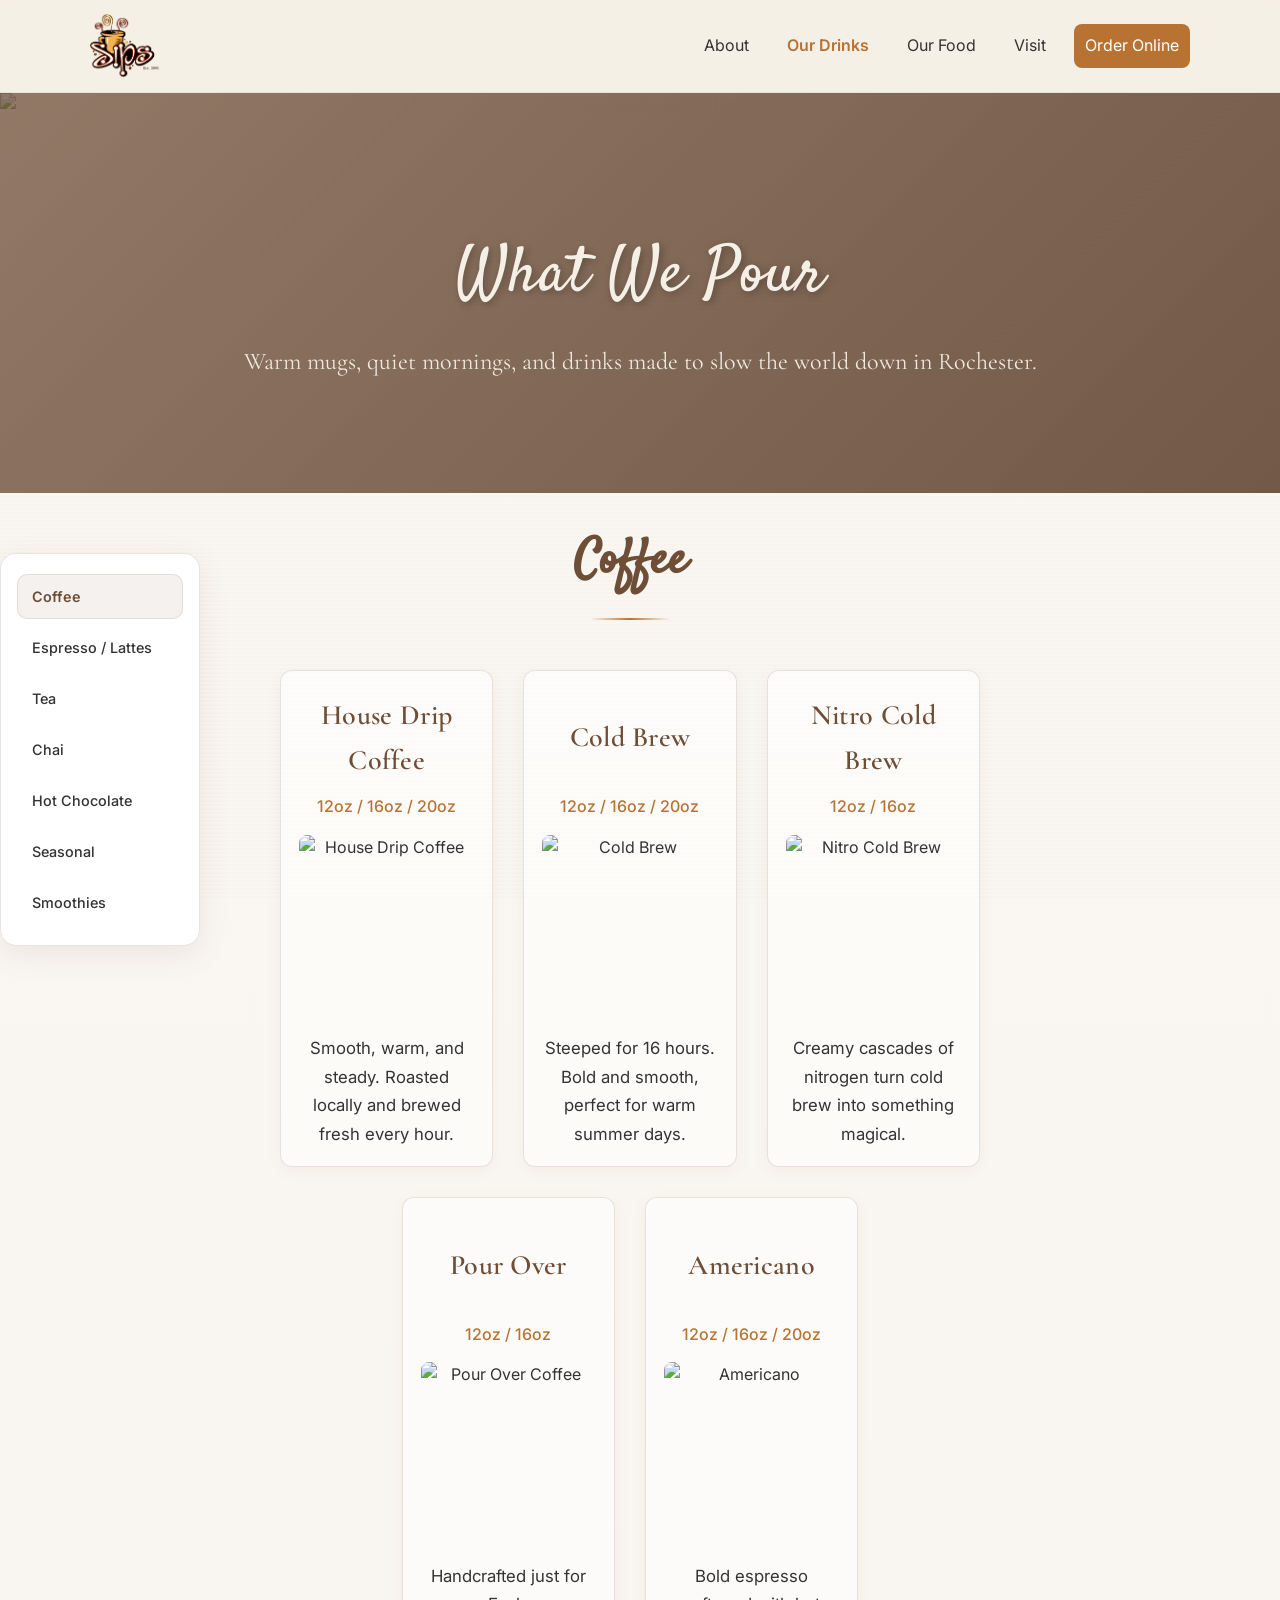
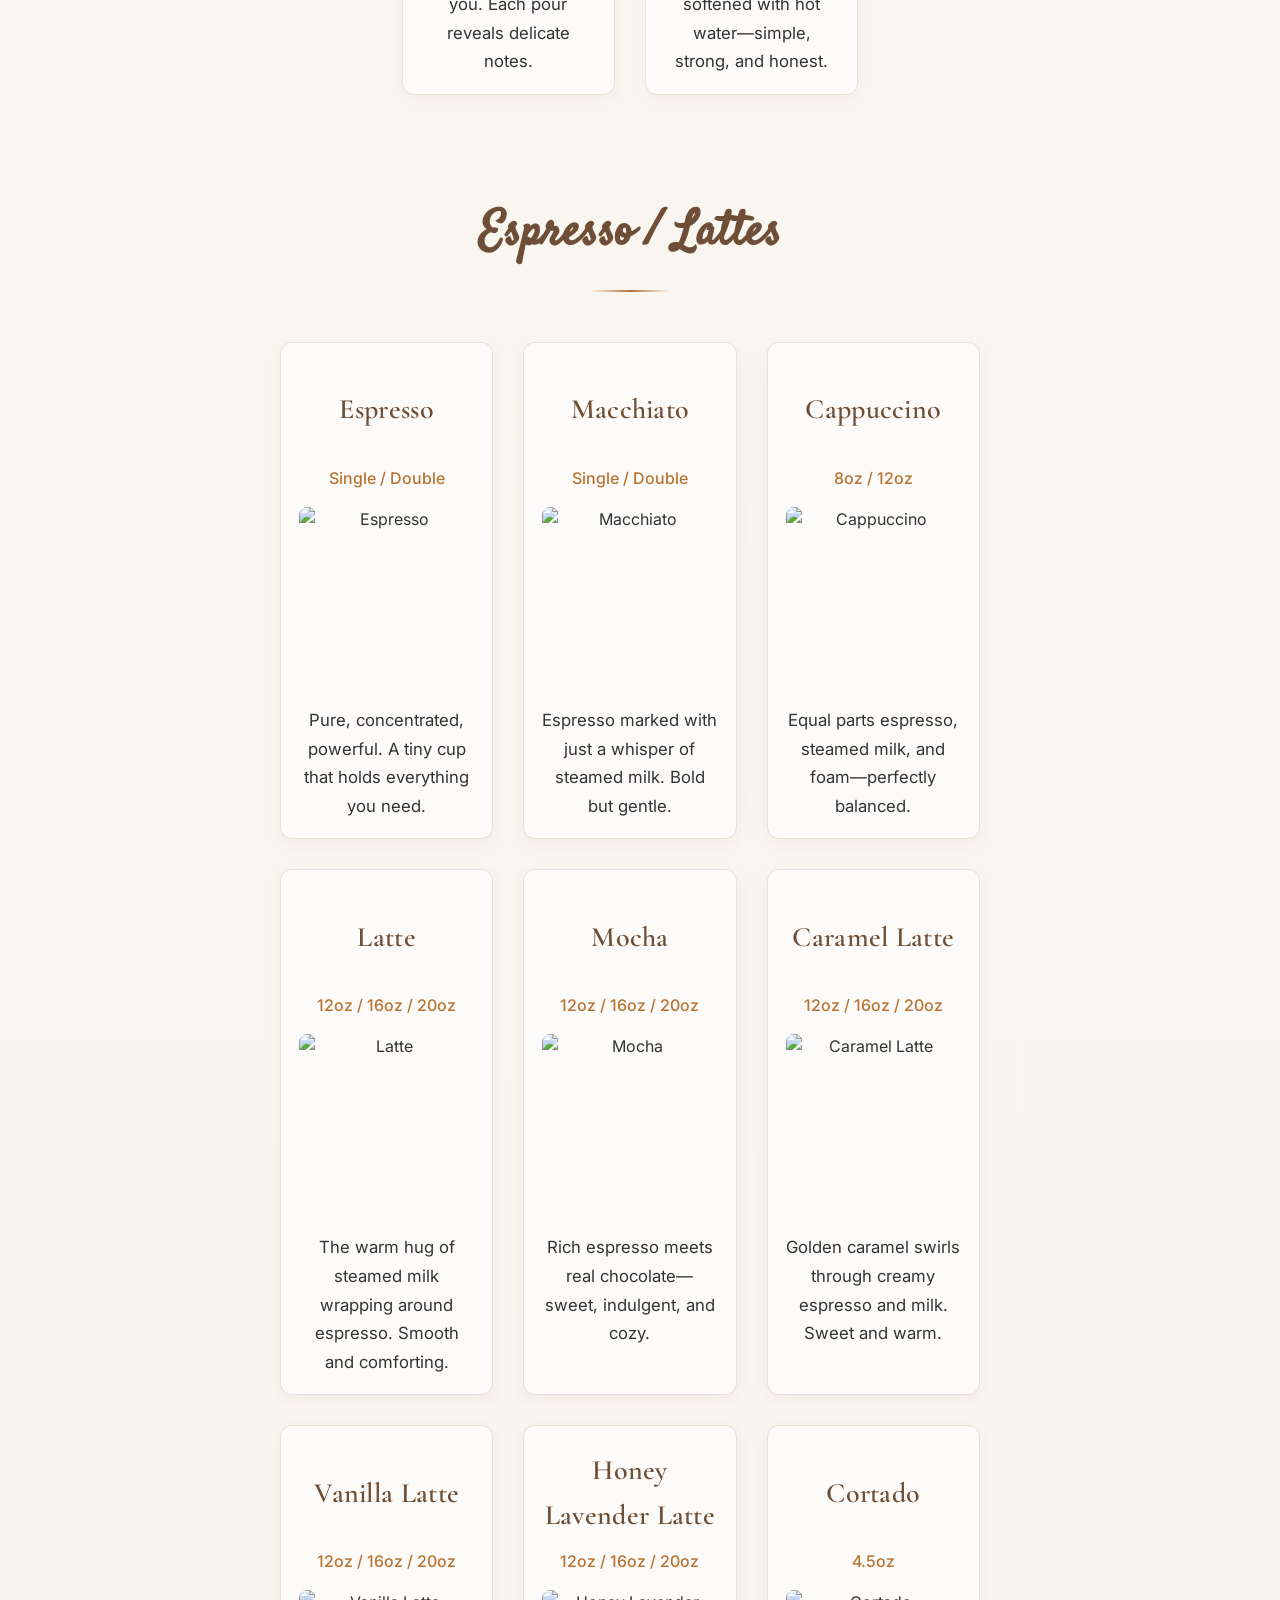
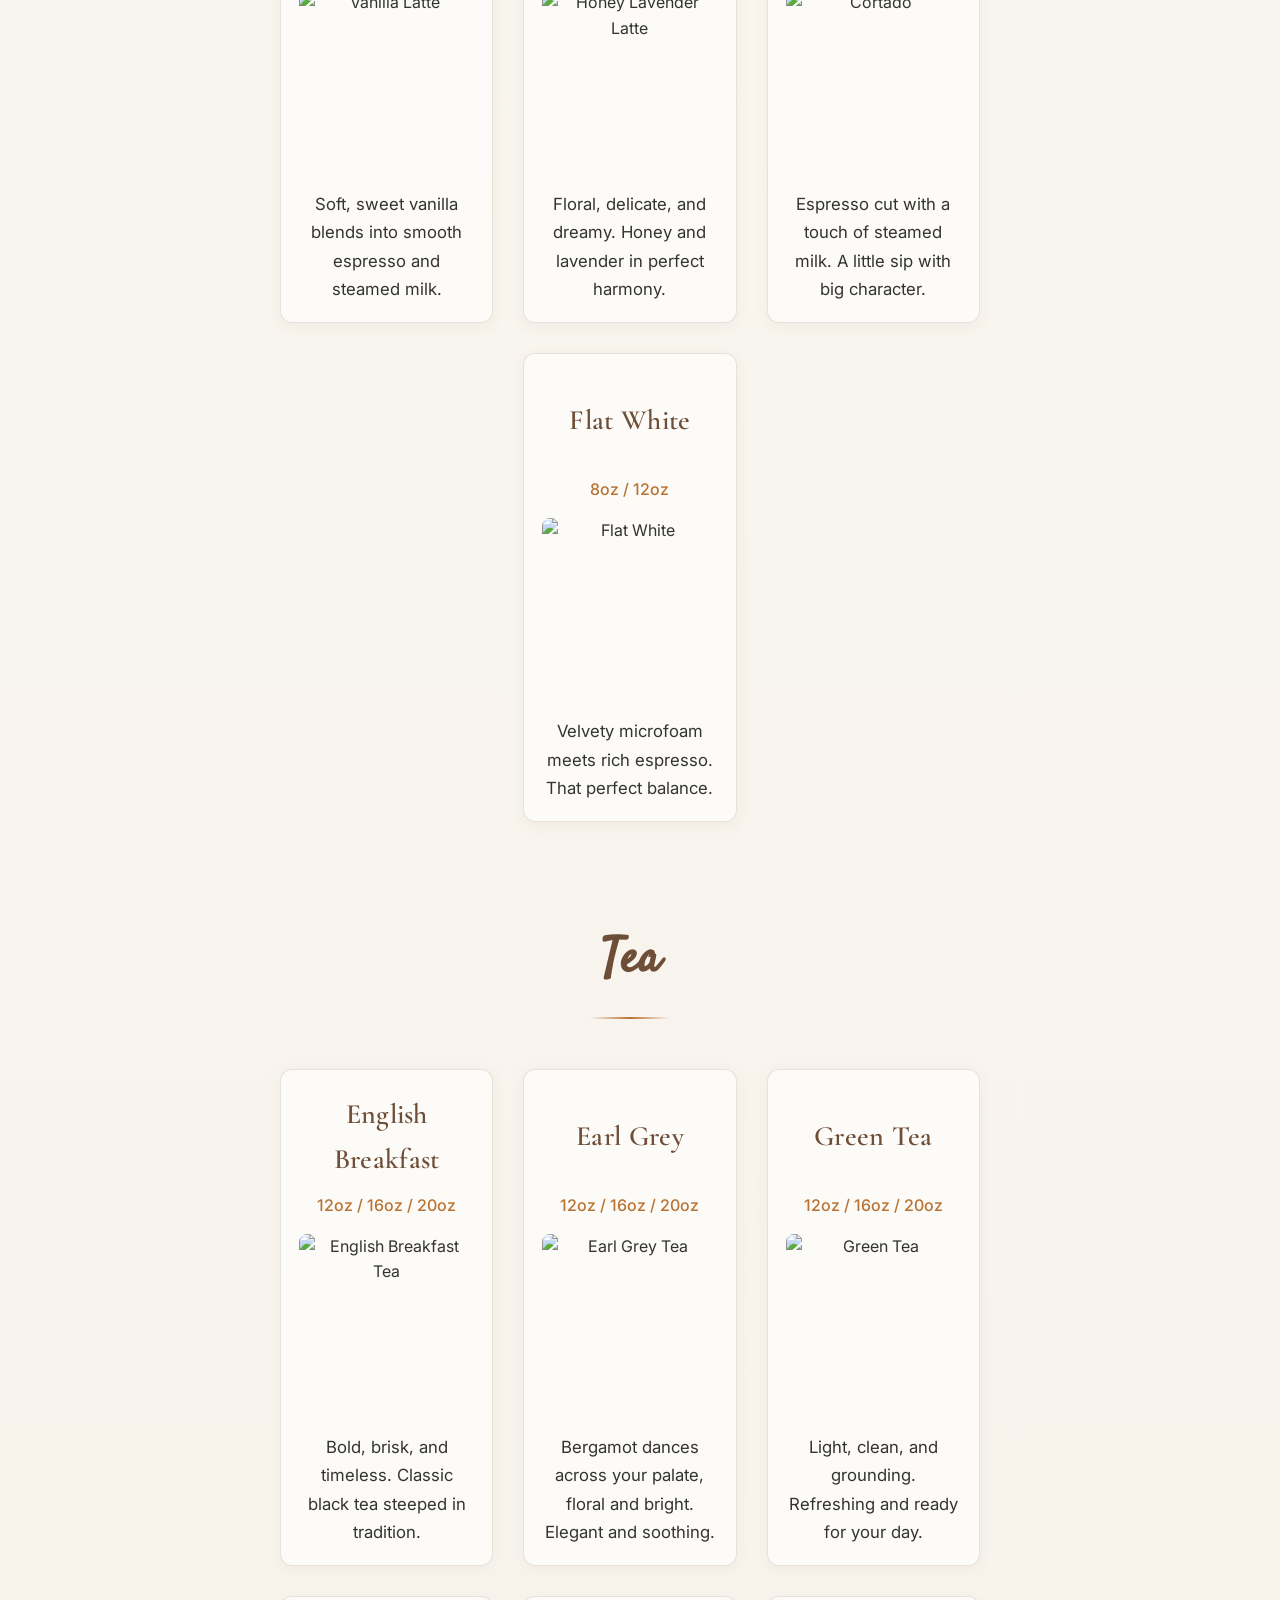
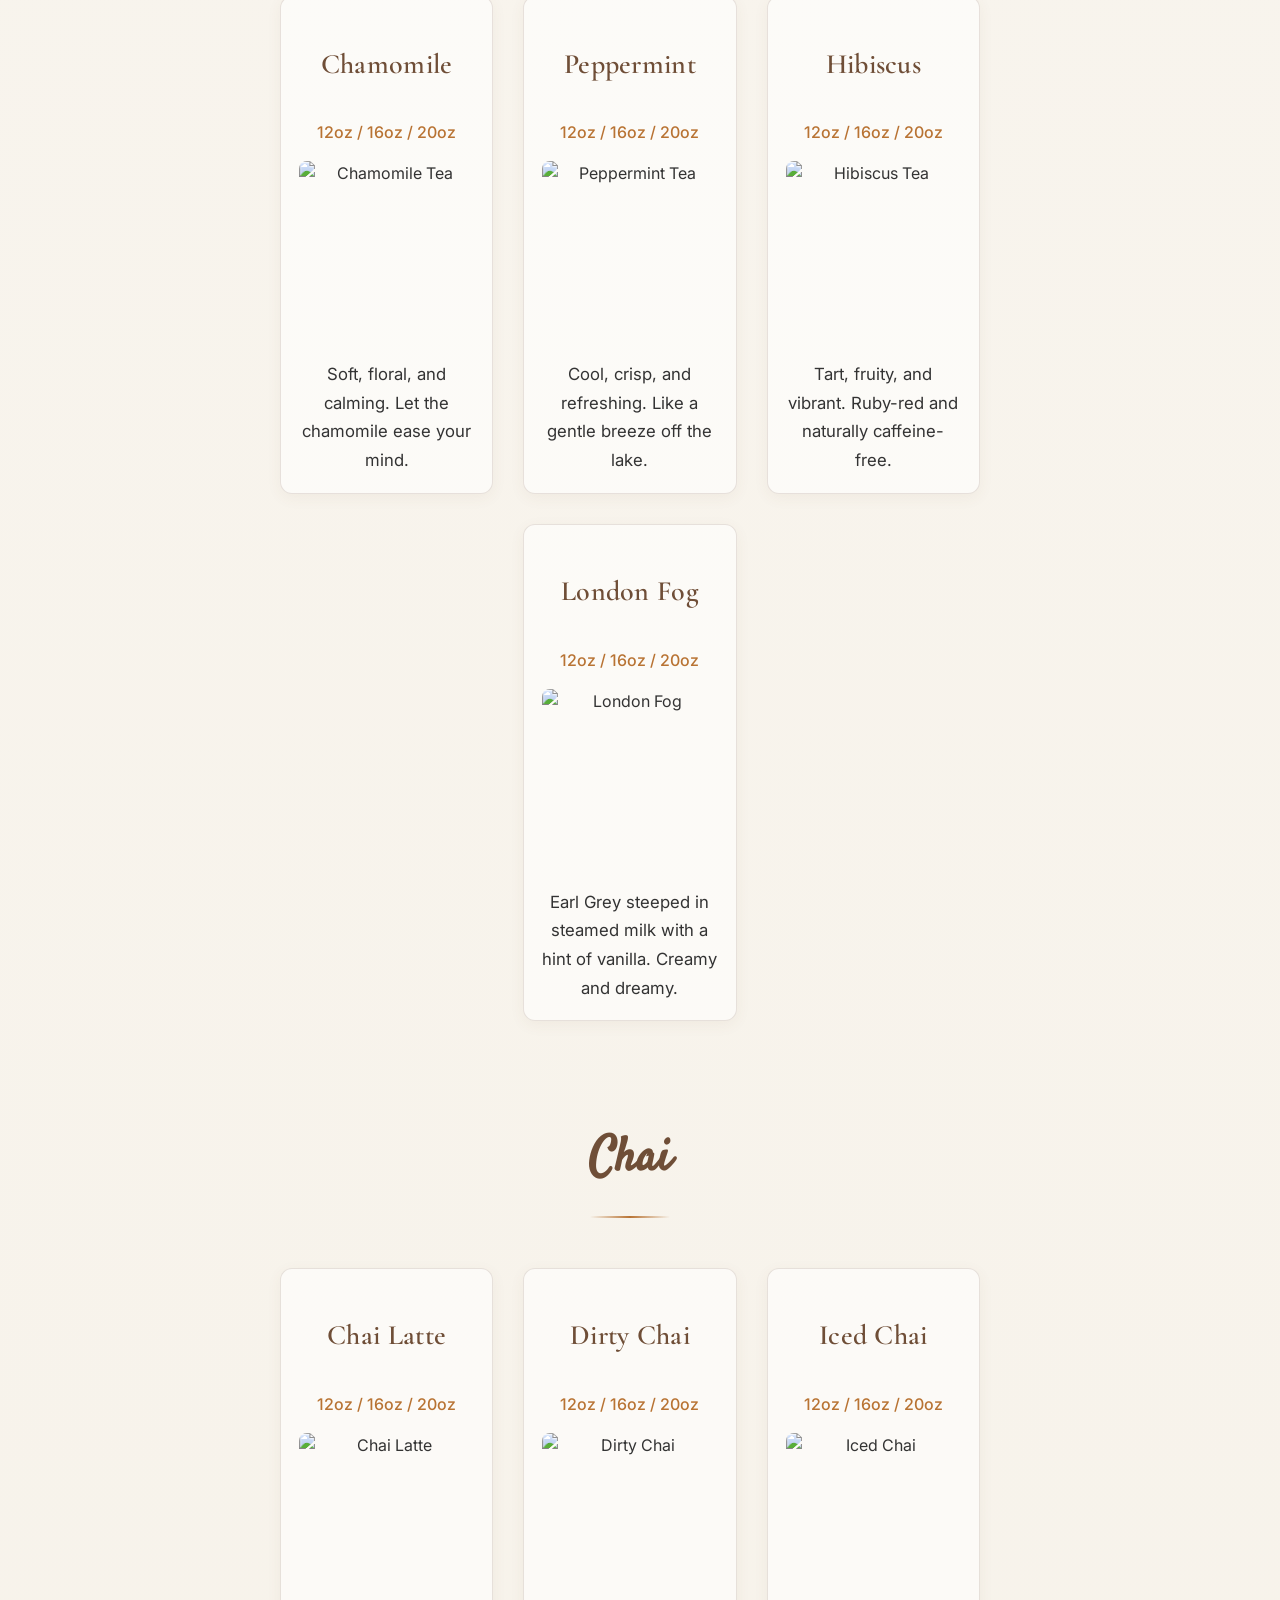
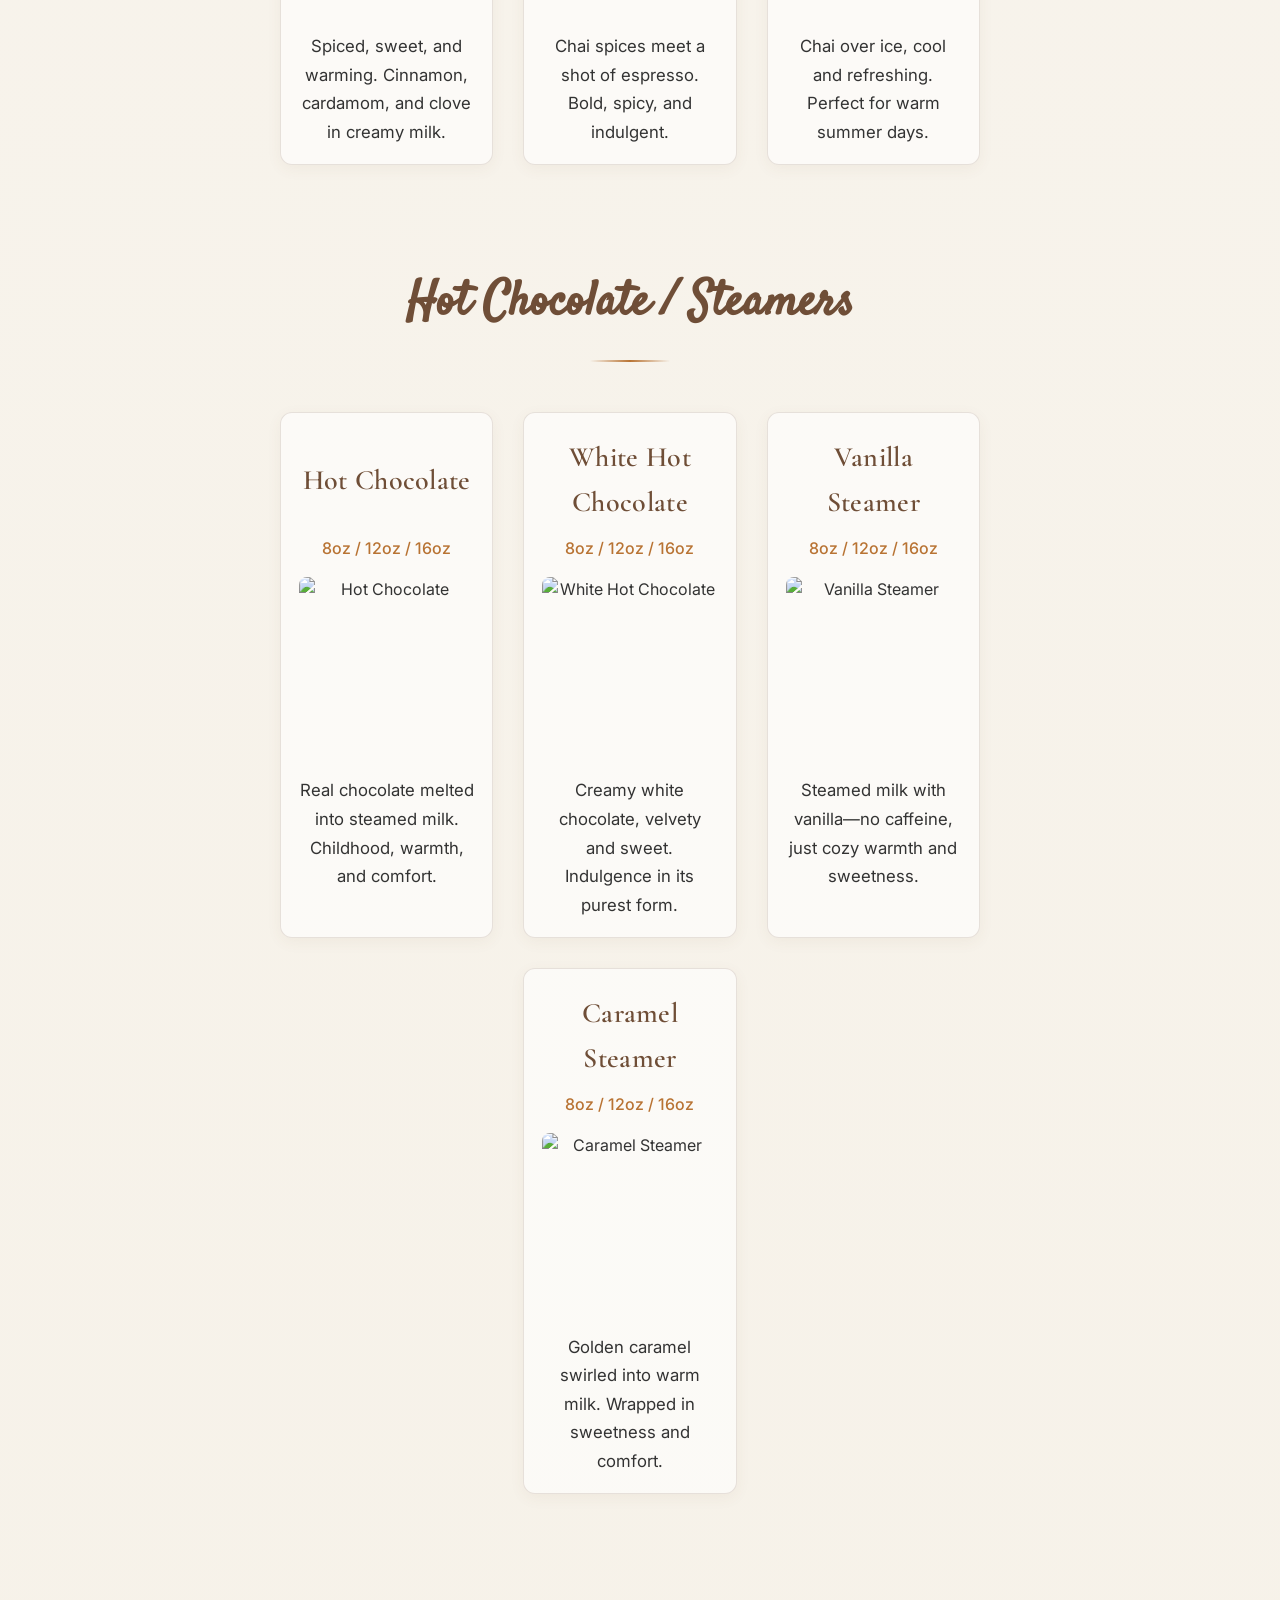
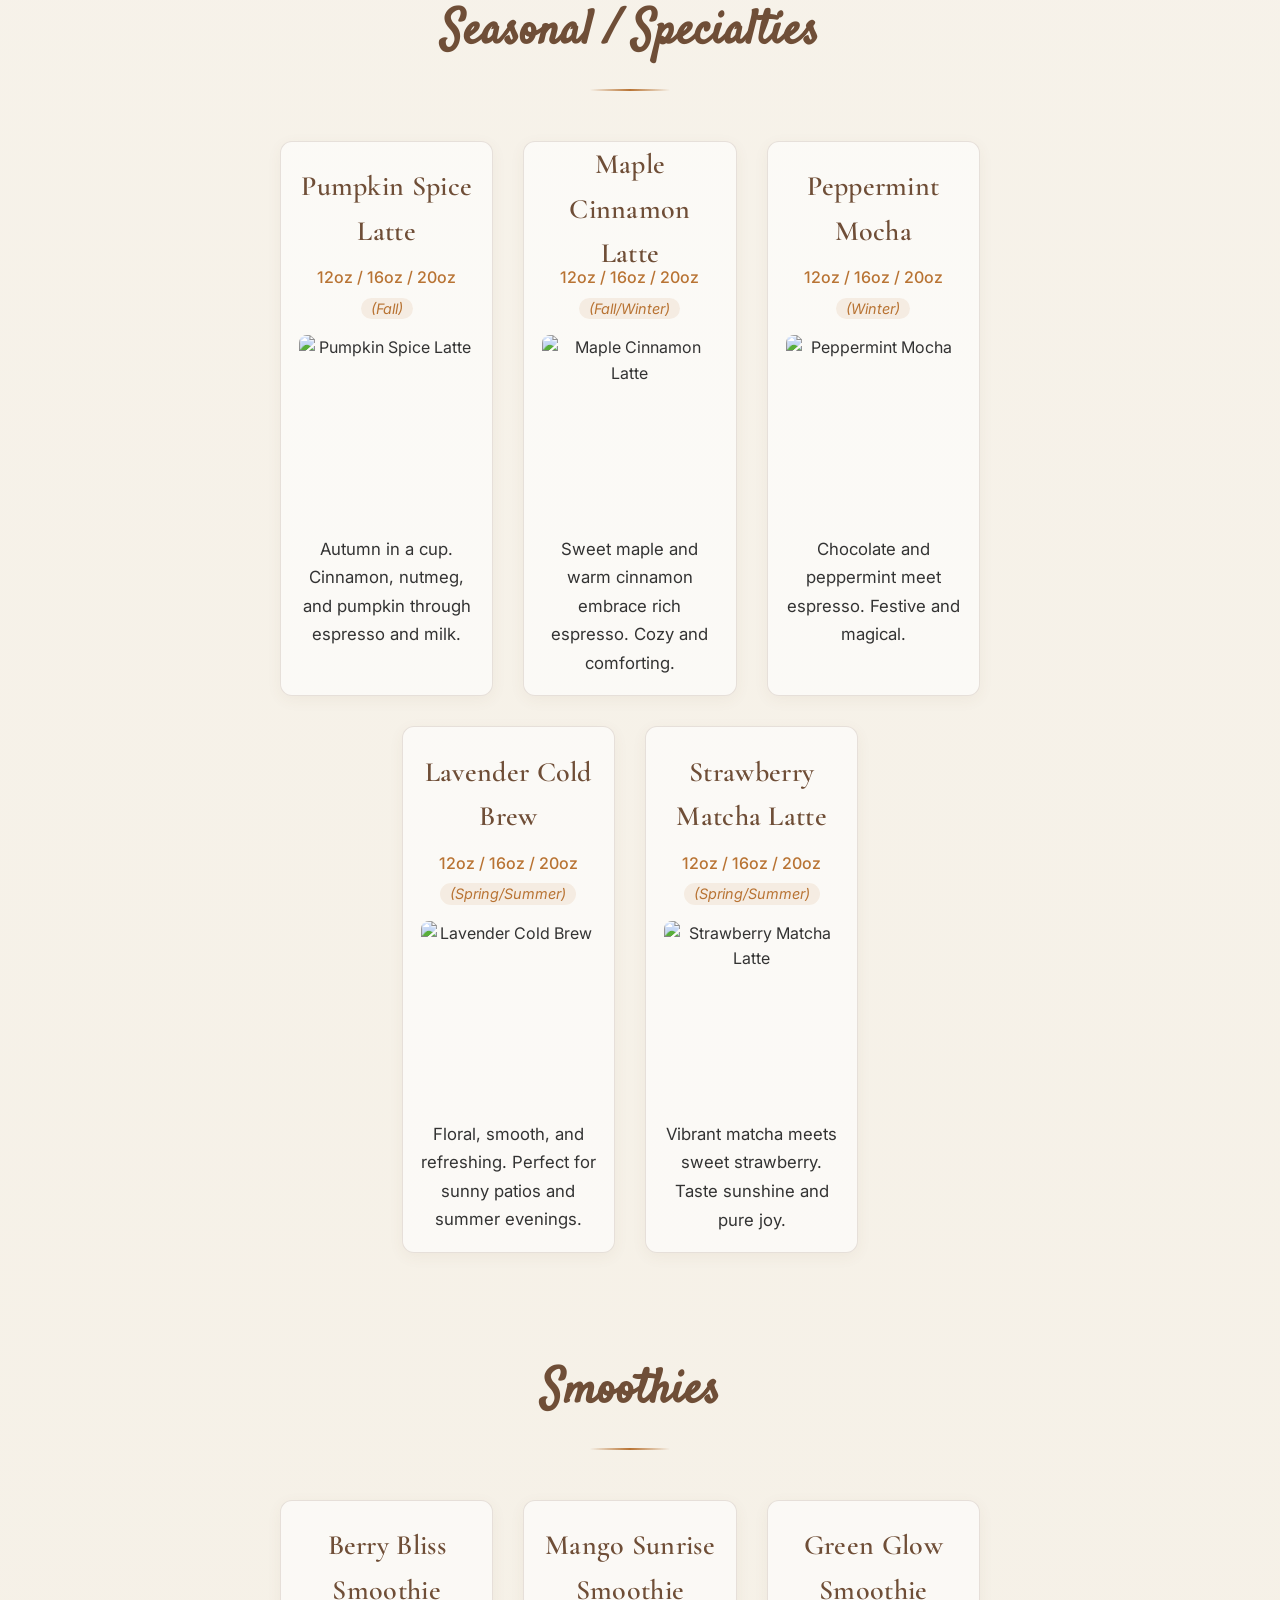
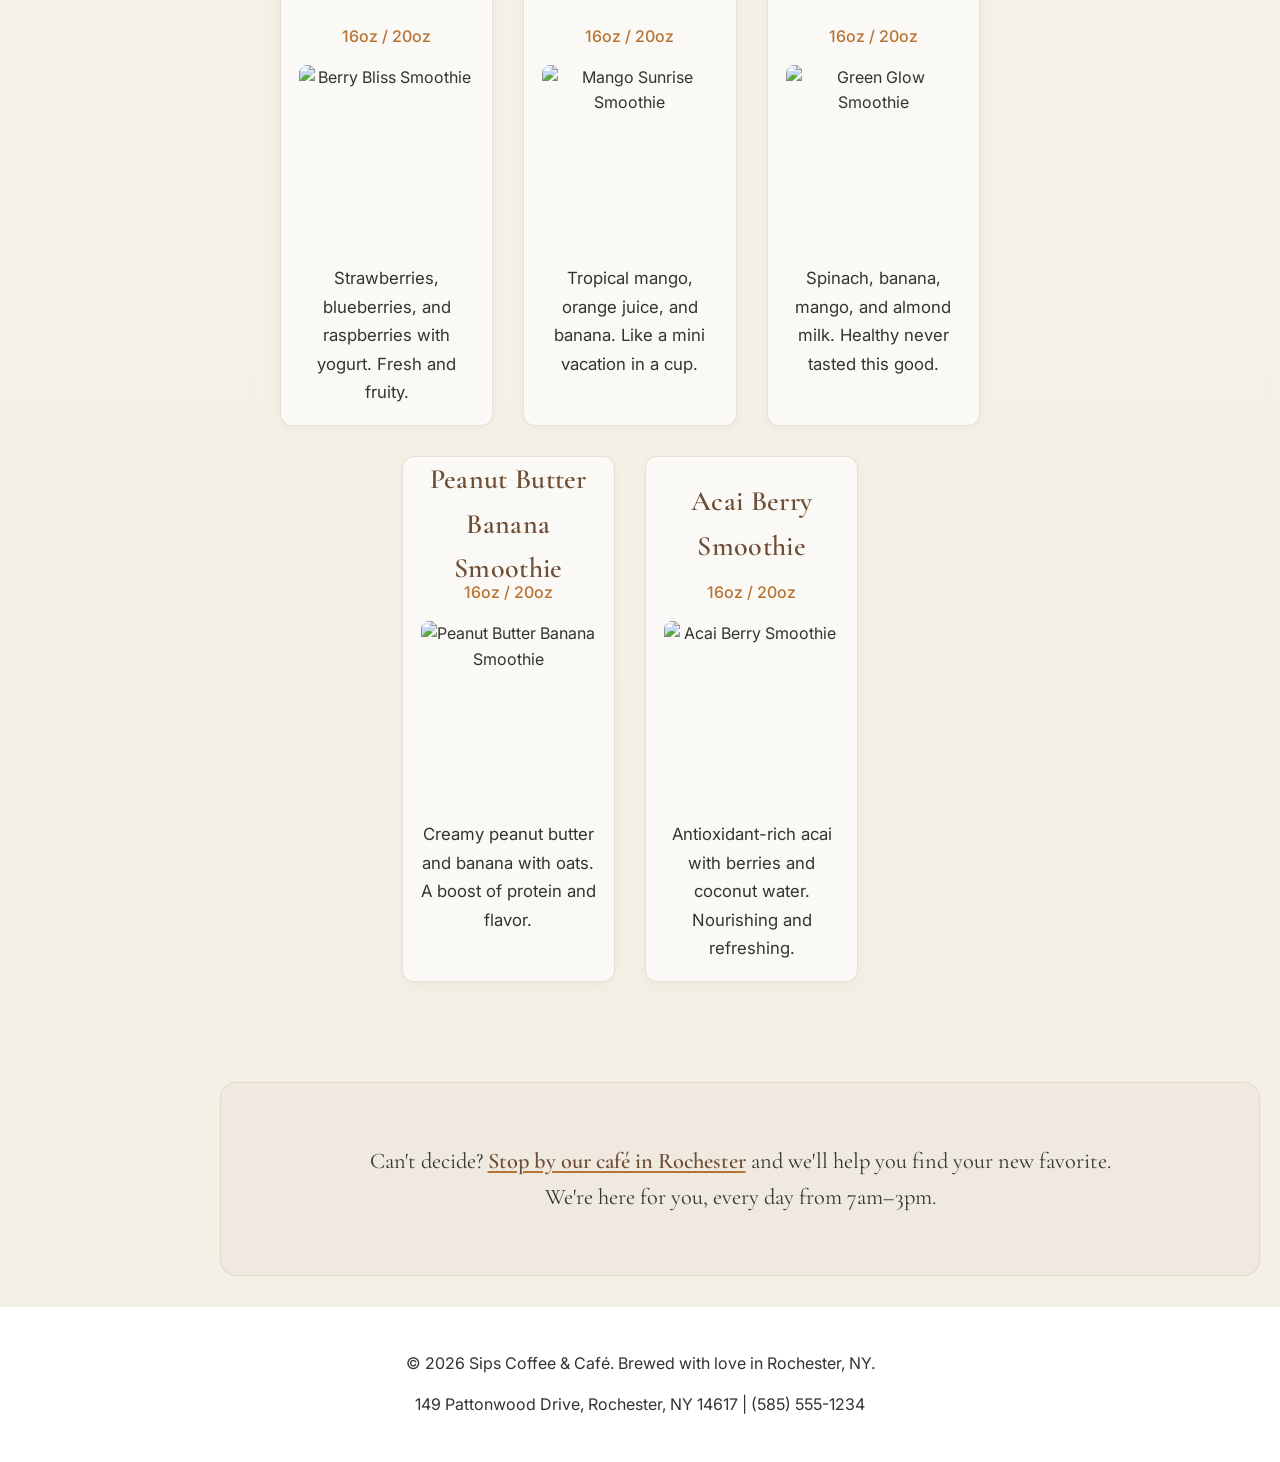
==== commit 90b03731: "Add Our Food page with full menu, update navigation across all pages" ====
--- a/our-drinks.html
+++ b/our-drinks.html
@@ -39,6 +39,7 @@
         <nav class="main-nav" aria-label="Primary">
           <a href="index.html#about">About</a>
           <a href="our-drinks.html" class="active">Our Drinks</a>
+          <a href="our-food.html">Our Food</a>
           <a href="index.html#contact">Visit</a>
           <a class="btn cta" href="index.html#contact">Order Online</a>
         </nav>
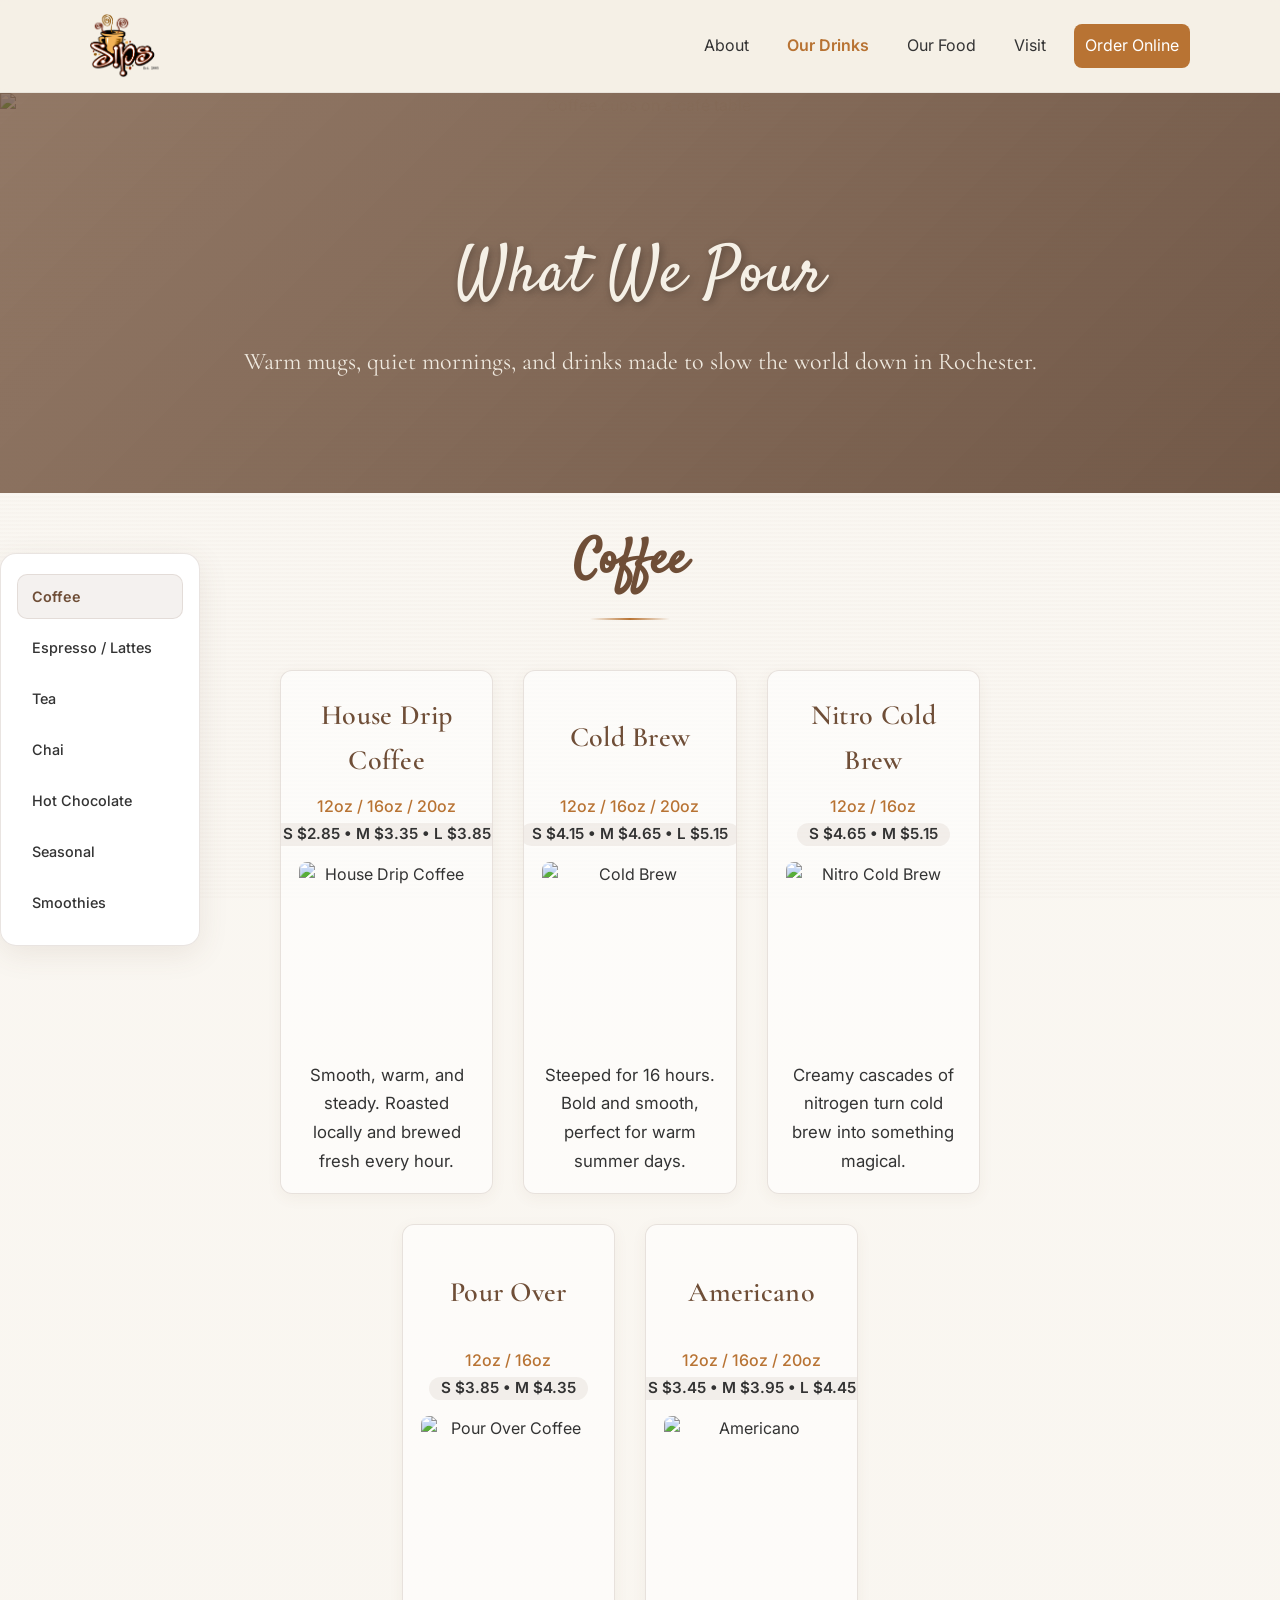
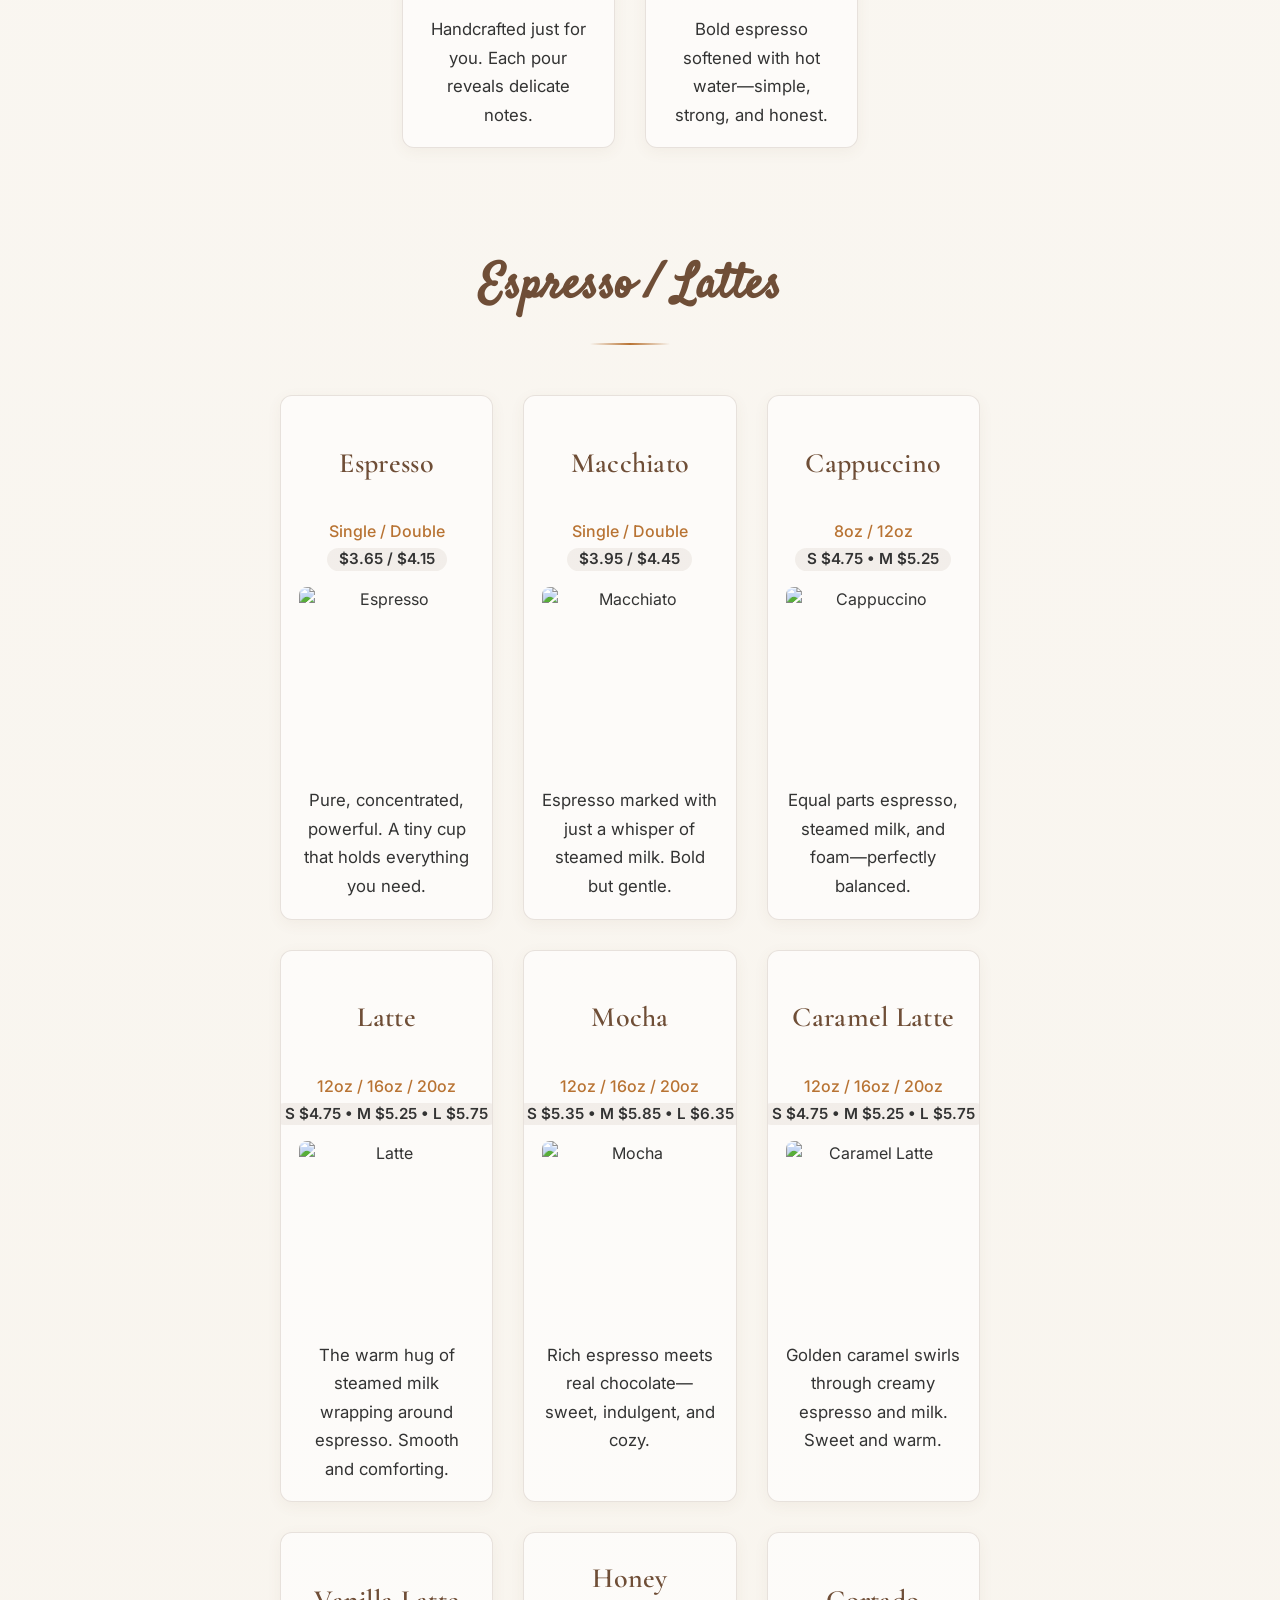
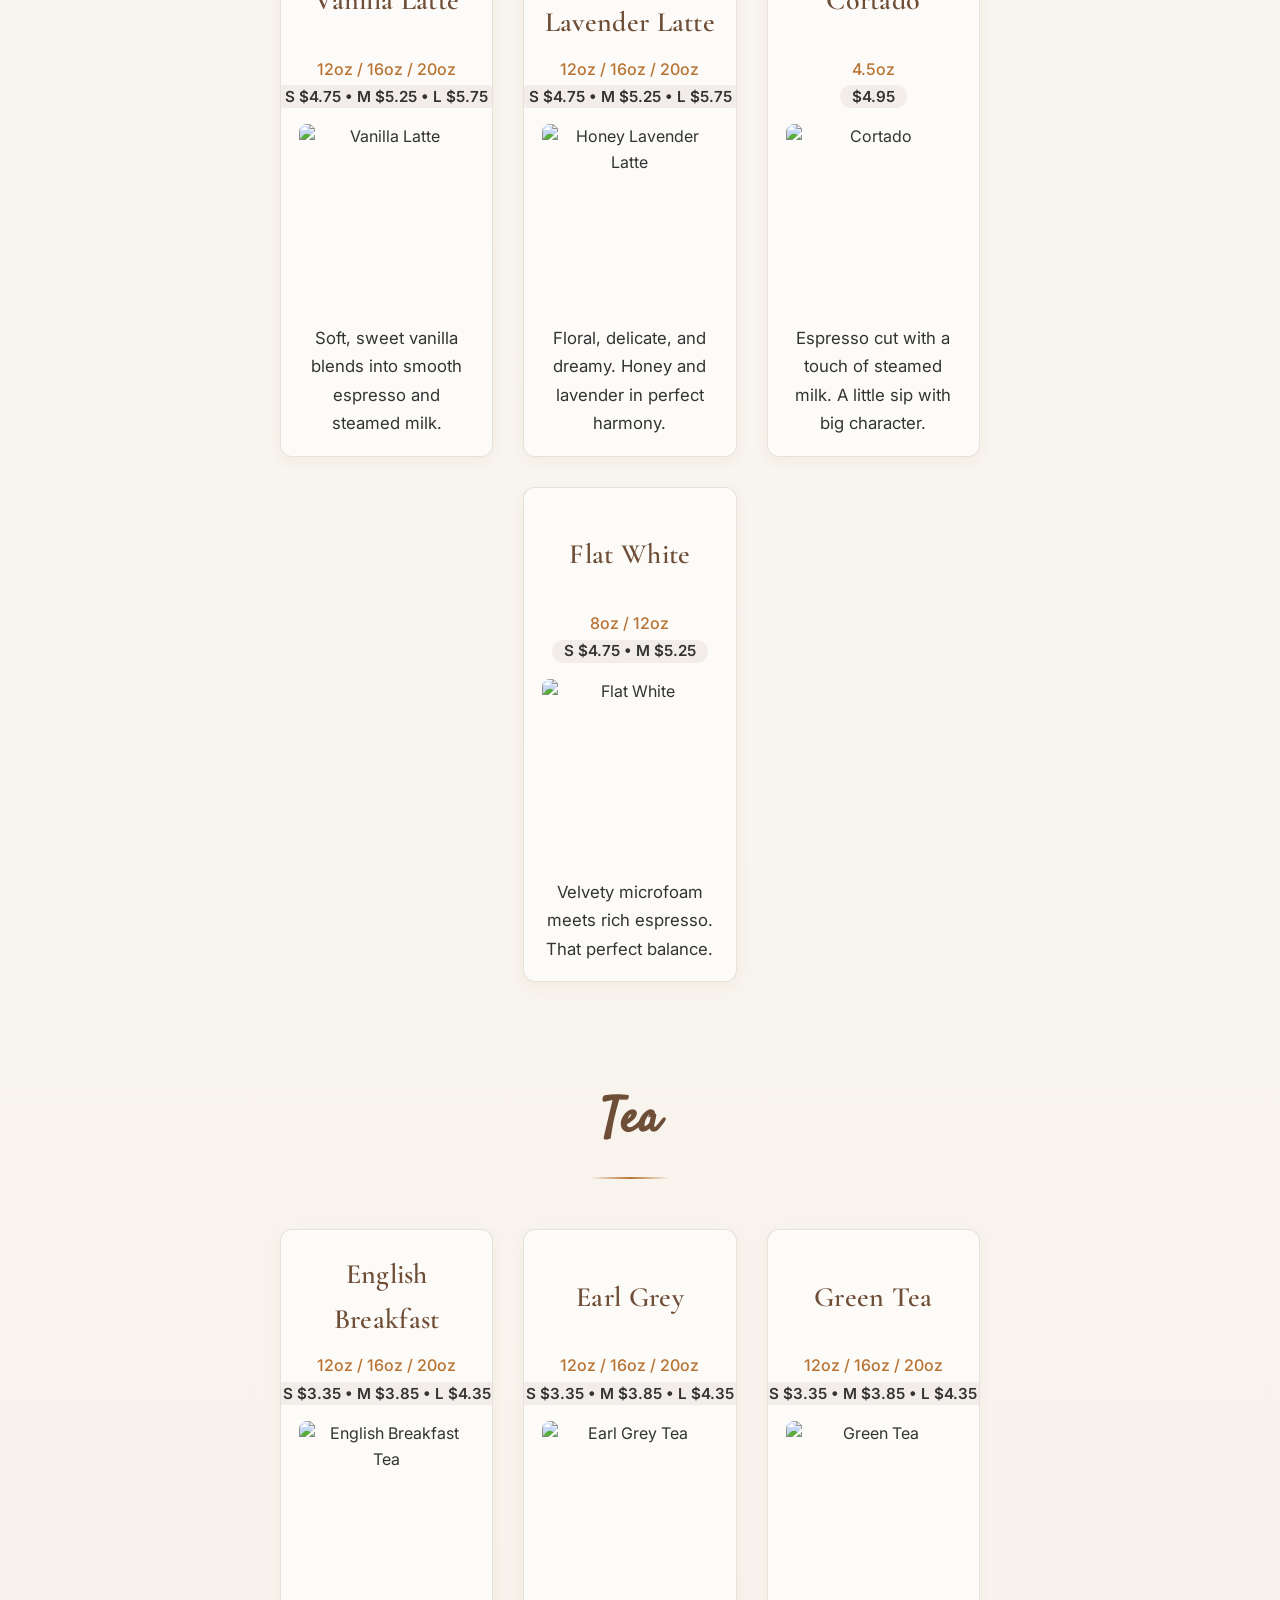
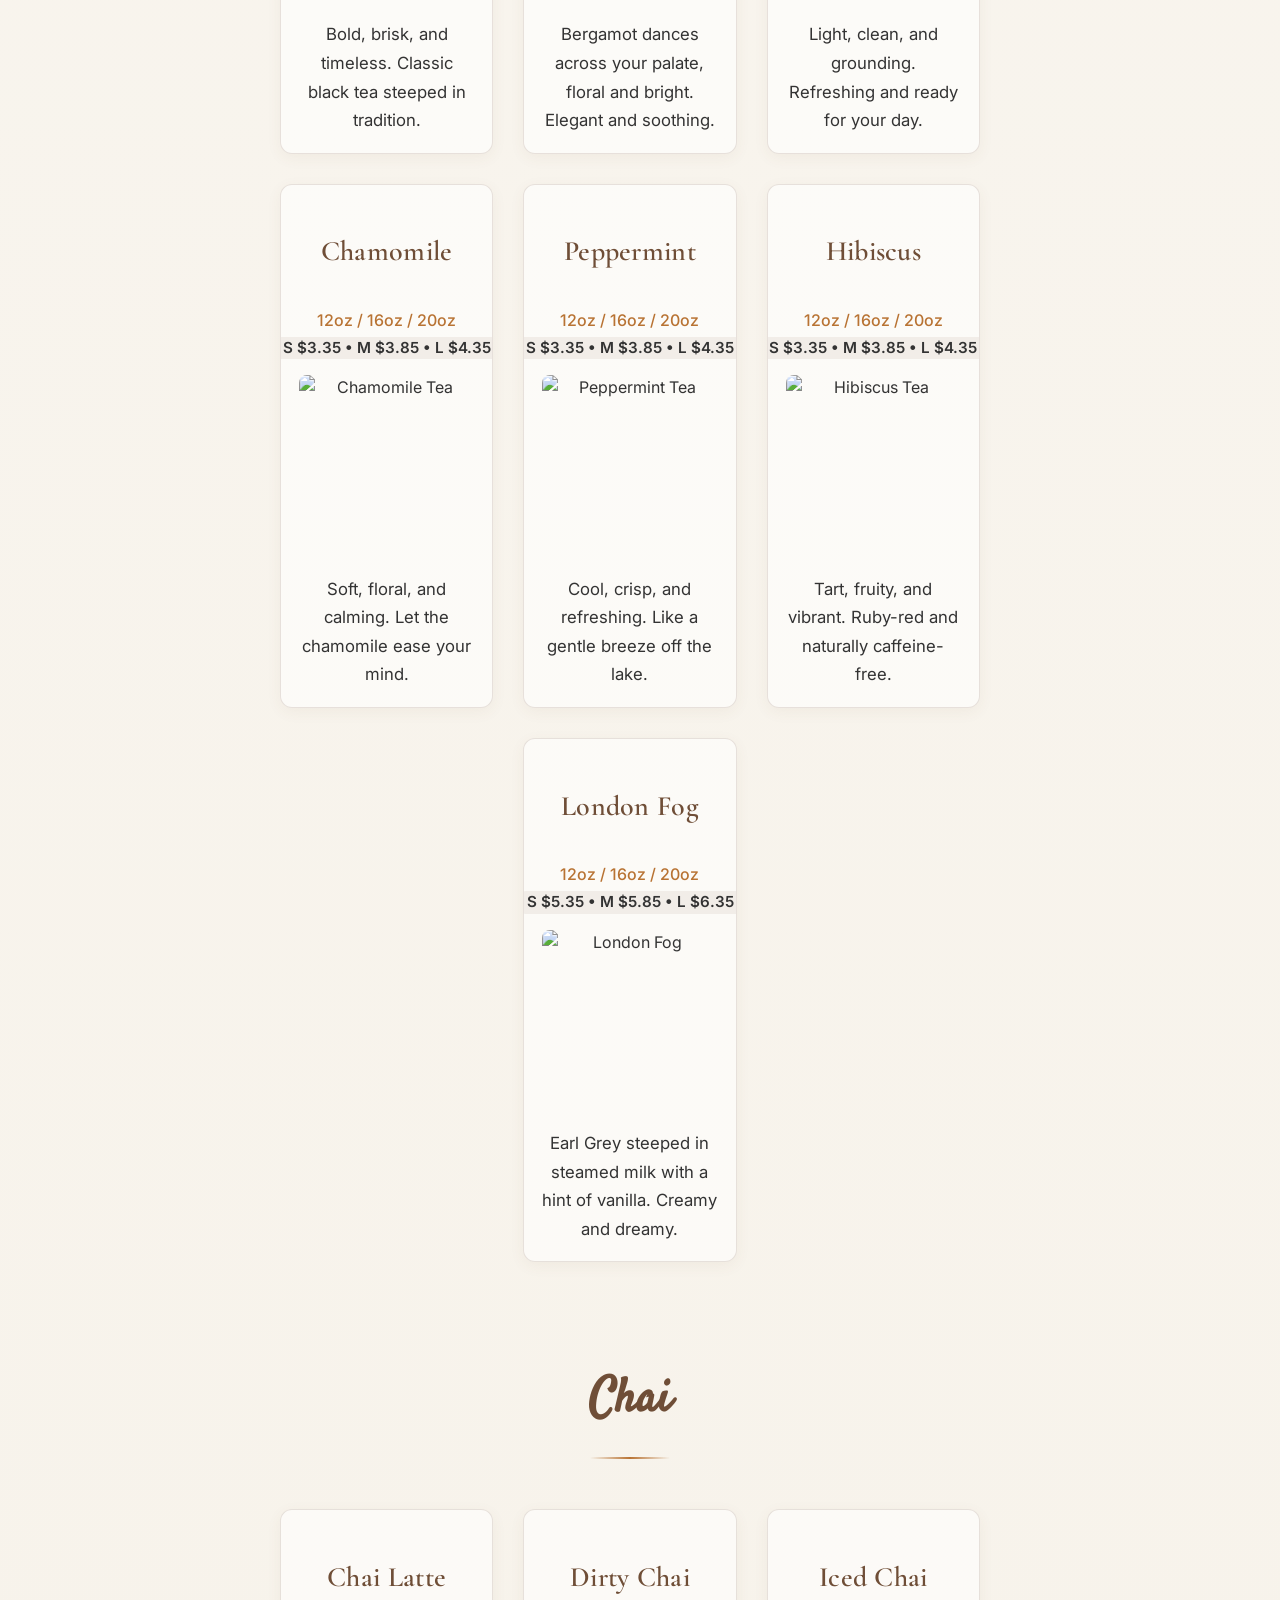
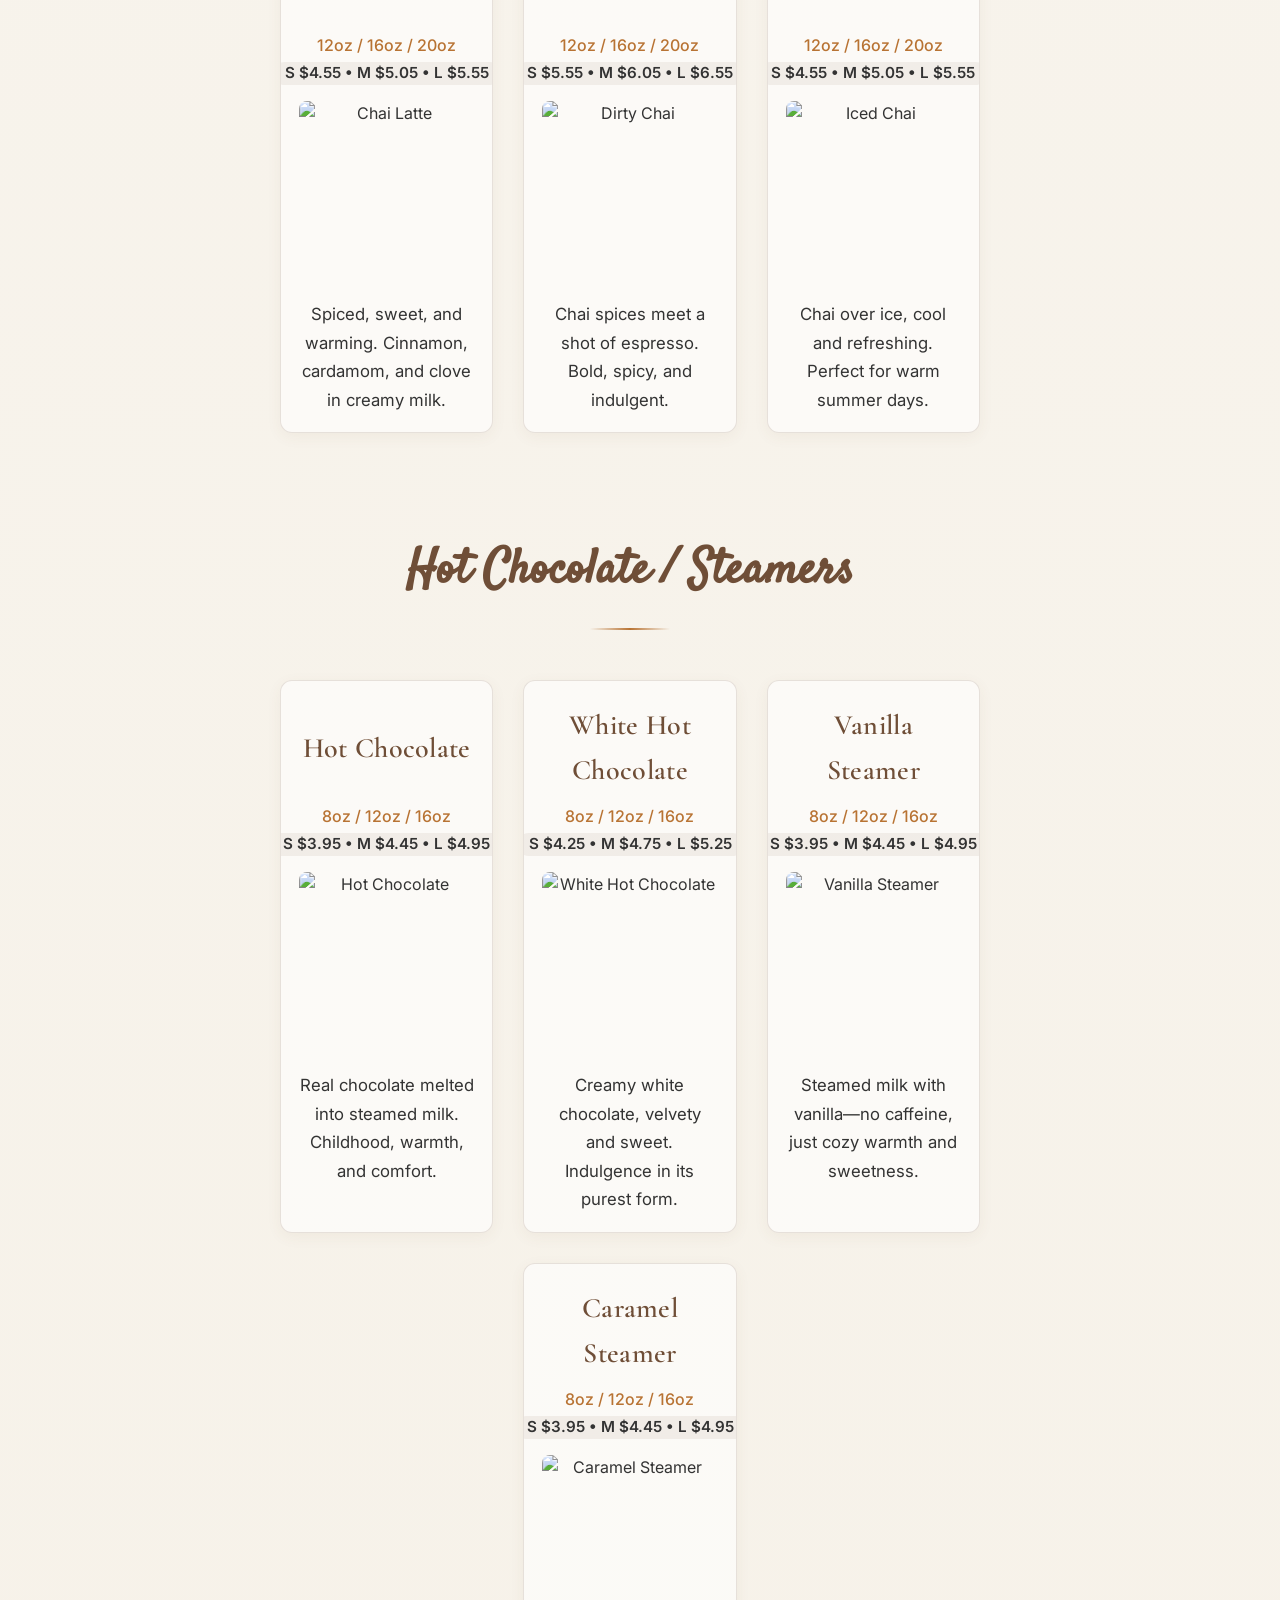
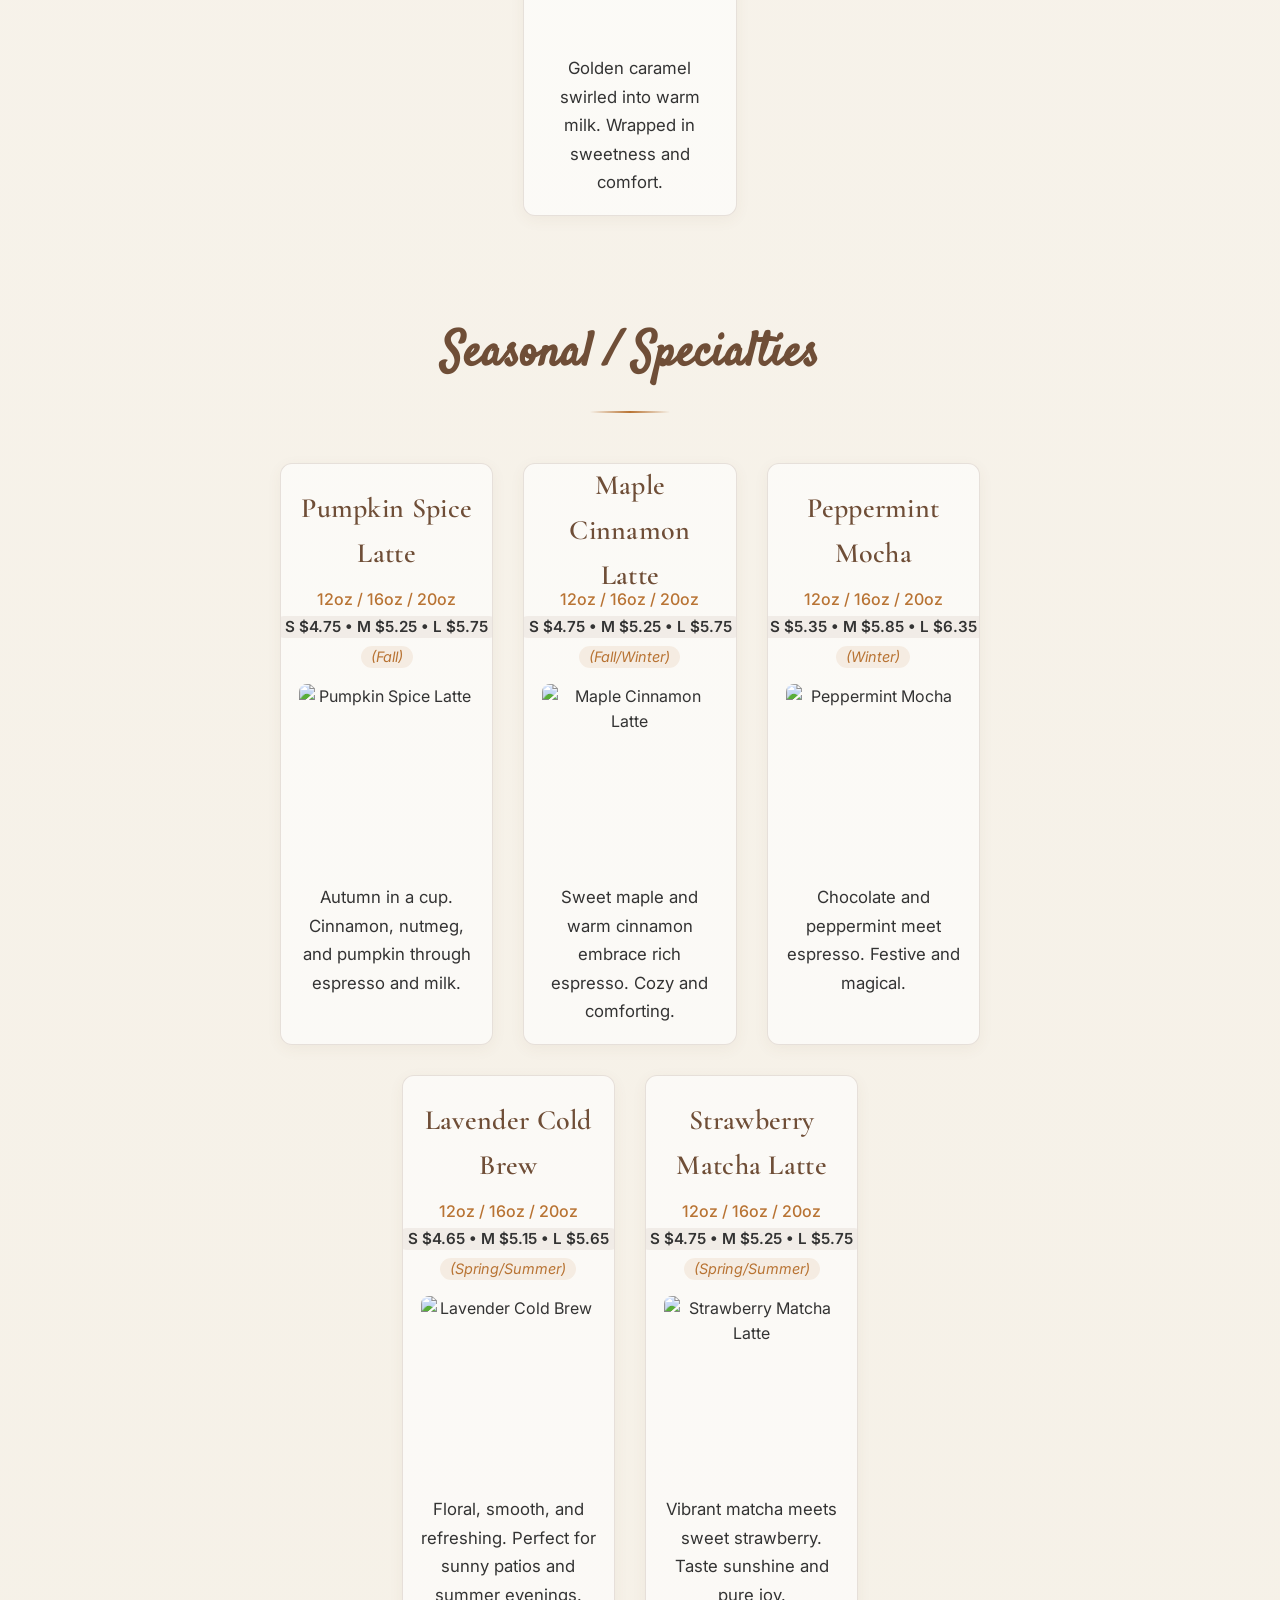
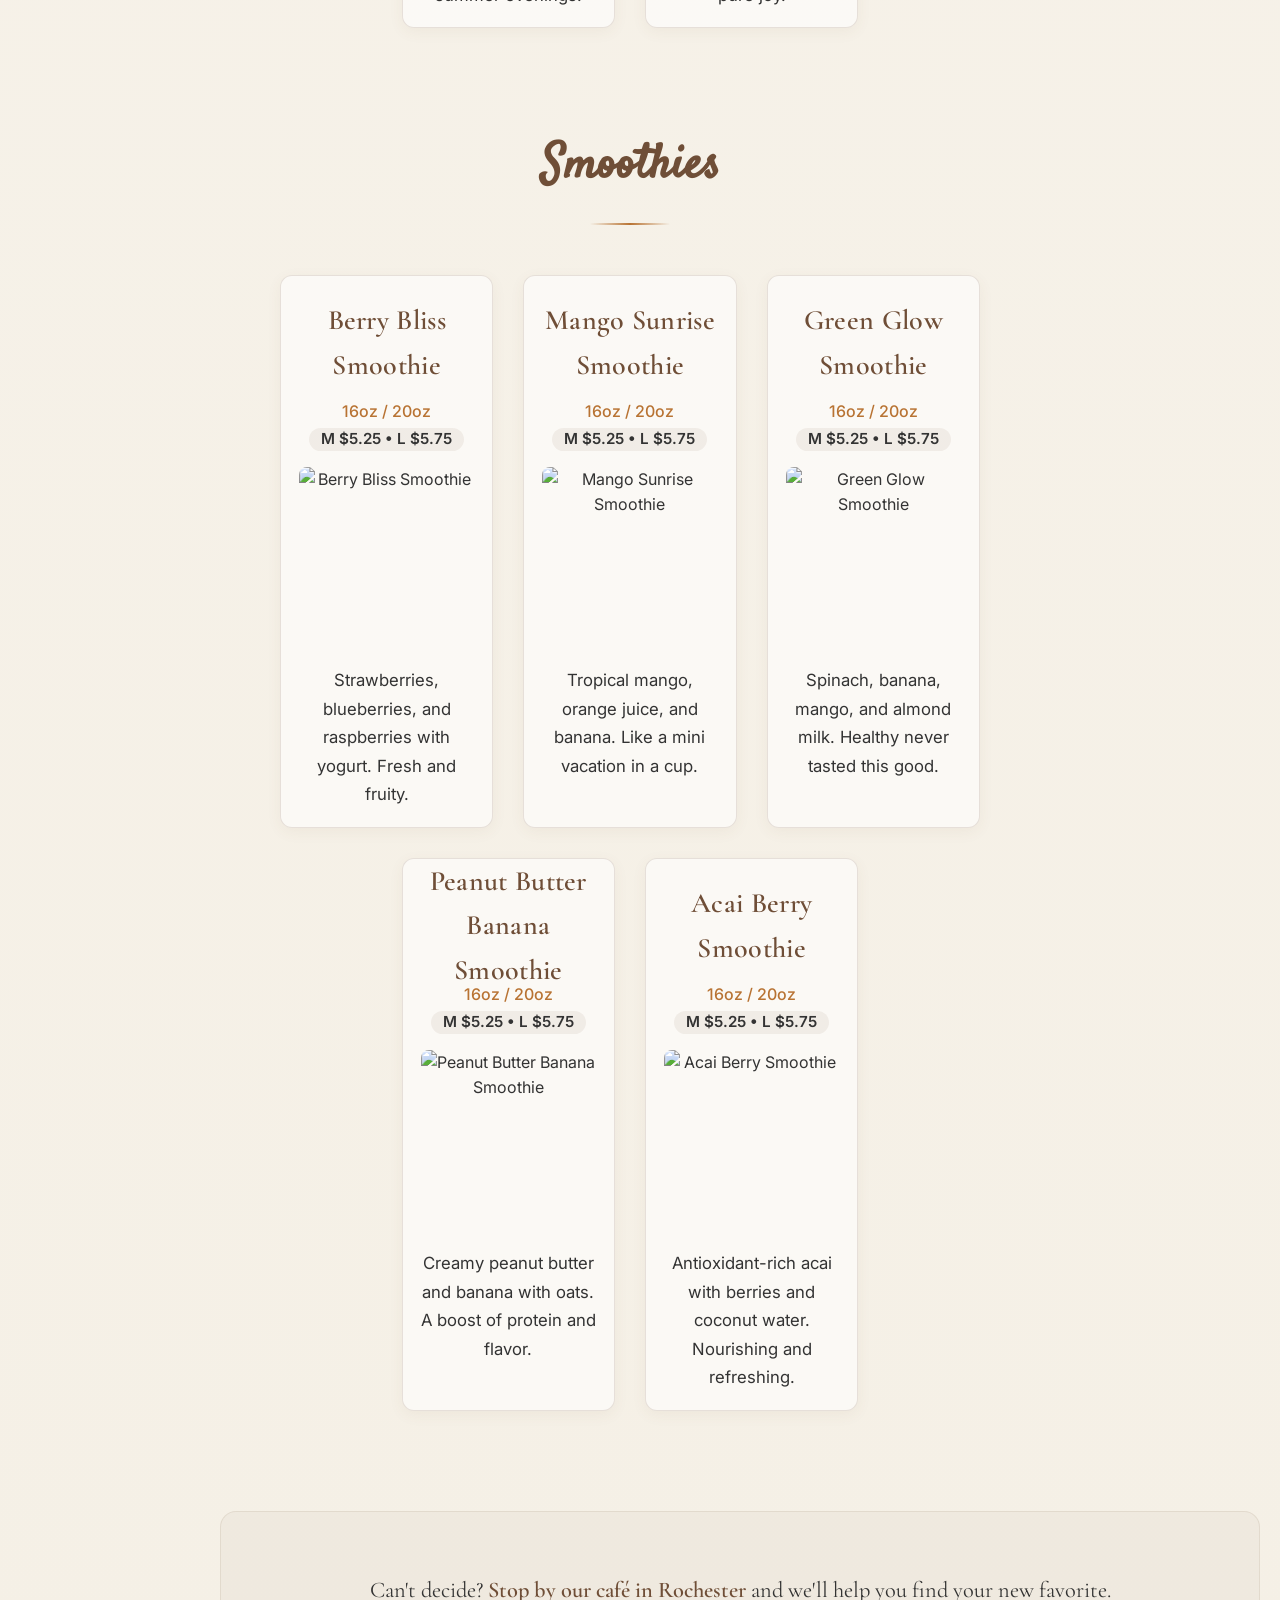
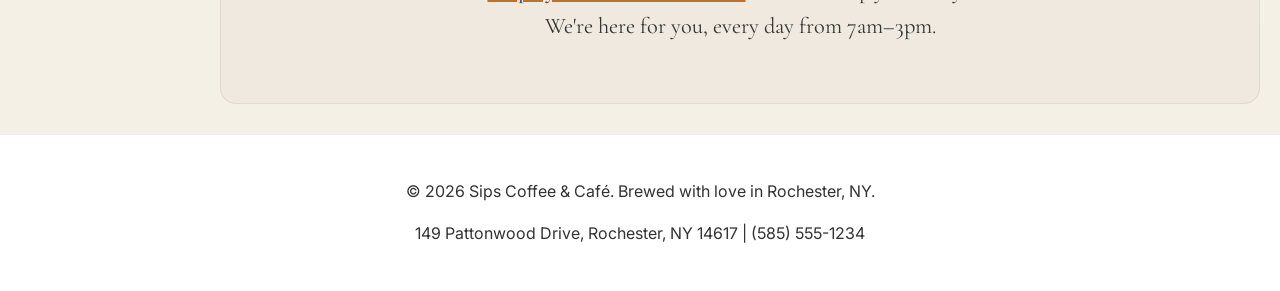
==== commit 168c982d: "Add pricing to all drink cards with S/M/L format" ====
--- a/our-drinks.html
+++ b/our-drinks.html
@@ -82,6 +82,7 @@
             <div class="drink-card">
               <h3>House Drip Coffee</h3>
               <span class="drink-sizes">12oz / 16oz / 20oz</span>
+              <span class="drink-prices">S $2.85 • M $3.35 • L $3.85</span>
               <img src="https://images.unsplash.com/photo-1497935586351-b67a49e012bf?w=400&h=400&fit=crop&q=80" alt="House Drip Coffee" class="drink-image" loading="lazy" />
               <p class="drink-description">Smooth, warm, and steady. Roasted locally and brewed fresh every hour.</p>
             </div>
@@ -89,6 +90,7 @@
             <div class="drink-card">
               <h3>Cold Brew</h3>
               <span class="drink-sizes">12oz / 16oz / 20oz</span>
+              <span class="drink-prices">S $4.15 • M $4.65 • L $5.15</span>
               <img src="https://images.unsplash.com/photo-1517487881594-2787fef5ebf7?w=400&h=400&fit=crop&q=80" alt="Cold Brew" class="drink-image" loading="lazy" />
               <p class="drink-description">Steeped for 16 hours. Bold and smooth, perfect for warm summer days.</p>
             </div>
@@ -96,6 +98,7 @@
             <div class="drink-card">
               <h3>Nitro Cold Brew</h3>
               <span class="drink-sizes">12oz / 16oz</span>
+              <span class="drink-prices">S $4.65 • M $5.15</span>
               <img src="https://images.unsplash.com/photo-1461023058943-07fcbe16d735?w=400&h=400&fit=crop&q=80" alt="Nitro Cold Brew" class="drink-image" loading="lazy" />
               <p class="drink-description">Creamy cascades of nitrogen turn cold brew into something magical.</p>
             </div>
@@ -103,6 +106,7 @@
             <div class="drink-card">
               <h3>Pour Over</h3>
               <span class="drink-sizes">12oz / 16oz</span>
+              <span class="drink-prices">S $3.85 • M $4.35</span>
               <img src="https://images.unsplash.com/photo-1509042239860-f550ce710b93?w=400&h=400&fit=crop&q=80" alt="Pour Over Coffee" class="drink-image" loading="lazy" />
               <p class="drink-description">Handcrafted just for you. Each pour reveals delicate notes.</p>
             </div>
@@ -110,6 +114,7 @@
             <div class="drink-card">
               <h3>Americano</h3>
               <span class="drink-sizes">12oz / 16oz / 20oz</span>
+              <span class="drink-prices">S $3.45 • M $3.95 • L $4.45</span>
               <img src="https://images.unsplash.com/photo-1514432324607-a09d9b4aefdd?w=400&h=400&fit=crop&q=80" alt="Americano" class="drink-image" loading="lazy" />
               <p class="drink-description">Bold espresso softened with hot water—simple, strong, and honest.</p>
             </div>
@@ -124,6 +129,7 @@
             <div class="drink-card">
               <h3>Espresso</h3>
               <span class="drink-sizes">Single / Double</span>
+              <span class="drink-prices">$3.65 / $4.15</span>
               <img src="https://images.unsplash.com/photo-1510591509098-f4fdc6d0ff04?w=400&h=400&fit=crop&q=80" alt="Espresso" class="drink-image" loading="lazy" />
               <p class="drink-description">Pure, concentrated, powerful. A tiny cup that holds everything you need.</p>
             </div>
@@ -131,6 +137,7 @@
             <div class="drink-card">
               <h3>Macchiato</h3>
               <span class="drink-sizes">Single / Double</span>
+              <span class="drink-prices">$3.95 / $4.45</span>
               <img src="https://images.unsplash.com/photo-1579992357154-faf4bde95b3d?w=400&h=400&fit=crop&q=80" alt="Macchiato" class="drink-image" loading="lazy" />
               <p class="drink-description">Espresso marked with just a whisper of steamed milk. Bold but gentle.</p>
             </div>
@@ -138,6 +145,7 @@
             <div class="drink-card">
               <h3>Cappuccino</h3>
               <span class="drink-sizes">8oz / 12oz</span>
+              <span class="drink-prices">S $4.75 • M $5.25</span>
               <img src="https://images.unsplash.com/photo-1572442388796-11668a67e53d?w=400&h=400&fit=crop&q=80" alt="Cappuccino" class="drink-image" loading="lazy" />
               <p class="drink-description">Equal parts espresso, steamed milk, and foam—perfectly balanced.</p>
             </div>
@@ -145,6 +153,7 @@
             <div class="drink-card">
               <h3>Latte</h3>
               <span class="drink-sizes">12oz / 16oz / 20oz</span>
+              <span class="drink-prices">S $4.75 • M $5.25 • L $5.75</span>
               <img src="https://images.unsplash.com/photo-1561882468-9110e03e0f78?w=400&h=400&fit=crop&q=80" alt="Latte" class="drink-image" loading="lazy" />
               <p class="drink-description">The warm hug of steamed milk wrapping around espresso. Smooth and comforting.</p>
             </div>
@@ -152,6 +161,7 @@
             <div class="drink-card">
               <h3>Mocha</h3>
               <span class="drink-sizes">12oz / 16oz / 20oz</span>
+              <span class="drink-prices">S $5.35 • M $5.85 • L $6.35</span>
               <img src="https://images.unsplash.com/photo-1517487881594-2787fef5ebf7?w=400&h=400&fit=crop&q=80" alt="Mocha" class="drink-image" loading="lazy" />
               <p class="drink-description">Rich espresso meets real chocolate—sweet, indulgent, and cozy.</p>
             </div>
@@ -159,6 +169,7 @@
             <div class="drink-card">
               <h3>Caramel Latte</h3>
               <span class="drink-sizes">12oz / 16oz / 20oz</span>
+              <span class="drink-prices">S $4.75 • M $5.25 • L $5.75</span>
               <img src="https://images.unsplash.com/photo-1534778101976-62847782c213?w=400&h=400&fit=crop&q=80" alt="Caramel Latte" class="drink-image" loading="lazy" />
               <p class="drink-description">Golden caramel swirls through creamy espresso and milk. Sweet and warm.</p>
             </div>
@@ -166,6 +177,7 @@
             <div class="drink-card">
               <h3>Vanilla Latte</h3>
               <span class="drink-sizes">12oz / 16oz / 20oz</span>
+              <span class="drink-prices">S $4.75 • M $5.25 • L $5.75</span>
               <img src="https://images.unsplash.com/photo-1544787219-7f47ccb76574?w=400&h=400&fit=crop&q=80" alt="Vanilla Latte" class="drink-image" loading="lazy" />
               <p class="drink-description">Soft, sweet vanilla blends into smooth espresso and steamed milk.</p>
             </div>
@@ -173,6 +185,7 @@
             <div class="drink-card">
               <h3>Honey Lavender Latte</h3>
               <span class="drink-sizes">12oz / 16oz / 20oz</span>
+              <span class="drink-prices">S $4.75 • M $5.25 • L $5.75</span>
               <img src="https://pickyeaterblog.com/wp-content/uploads/2023/08/lavender-latte.jpg" alt="Honey Lavender Latte" class="drink-image" loading="lazy" />
               <p class="drink-description">Floral, delicate, and dreamy. Honey and lavender in perfect harmony.</p>
             </div>
@@ -180,6 +193,7 @@
             <div class="drink-card">
               <h3>Cortado</h3>
               <span class="drink-sizes">4.5oz</span>
+              <span class="drink-prices">$4.95</span>
               <img src="https://images.unsplash.com/photo-1511920170033-f8396924c348?w=400&h=400&fit=crop&q=80" alt="Cortado" class="drink-image" loading="lazy" />
               <p class="drink-description">Espresso cut with a touch of steamed milk. A little sip with big character.</p>
             </div>
@@ -187,6 +201,7 @@
             <div class="drink-card">
               <h3>Flat White</h3>
               <span class="drink-sizes">8oz / 12oz</span>
+              <span class="drink-prices">S $4.75 • M $5.25</span>
               <img src="https://images.unsplash.com/photo-1485808191679-5f86510681a2?w=400&h=400&fit=crop&q=80" alt="Flat White" class="drink-image" loading="lazy" />
               <p class="drink-description">Velvety microfoam meets rich espresso. That perfect balance.</p>
             </div>
@@ -201,6 +216,7 @@
             <div class="drink-card">
               <h3>English Breakfast</h3>
               <span class="drink-sizes">12oz / 16oz / 20oz</span>
+              <span class="drink-prices">S $3.35 • M $3.85 • L $4.35</span>
               <img src="https://www.lifeisbetterwithtea.com/wp-content/uploads/2021/09/English-Breakfast-Tea-with-milk-square.jpeg" alt="English Breakfast Tea" class="drink-image" loading="lazy" />
               <p class="drink-description">Bold, brisk, and timeless. Classic black tea steeped in tradition.</p>
             </div>
@@ -208,6 +224,7 @@
             <div class="drink-card">
               <h3>Earl Grey</h3>
               <span class="drink-sizes">12oz / 16oz / 20oz</span>
+              <span class="drink-prices">S $3.35 • M $3.85 • L $4.35</span>
               <img src="https://images.unsplash.com/photo-1564890369478-c89ca6d9cde9?w=400&h=400&fit=crop&q=80" alt="Earl Grey Tea" class="drink-image" loading="lazy" />
               <p class="drink-description">Bergamot dances across your palate, floral and bright. Elegant and soothing.</p>
             </div>
@@ -215,6 +232,7 @@
             <div class="drink-card">
               <h3>Green Tea</h3>
               <span class="drink-sizes">12oz / 16oz / 20oz</span>
+              <span class="drink-prices">S $3.35 • M $3.85 • L $4.35</span>
               <img src="https://images.unsplash.com/photo-1627435601361-ec25f5b1d0e5?w=400&h=400&fit=crop&q=80" alt="Green Tea" class="drink-image" loading="lazy" />
               <p class="drink-description">Light, clean, and grounding. Refreshing and ready for your day.</p>
             </div>
@@ -222,6 +240,7 @@
             <div class="drink-card">
               <h3>Chamomile</h3>
               <span class="drink-sizes">12oz / 16oz / 20oz</span>
+              <span class="drink-prices">S $3.35 • M $3.85 • L $4.35</span>
               <img src="https://images.unsplash.com/photo-1556679343-c7306c1976bc?w=400&h=400&fit=crop&q=80" alt="Chamomile Tea" class="drink-image" loading="lazy" />
               <p class="drink-description">Soft, floral, and calming. Let the chamomile ease your mind.</p>
             </div>
@@ -229,6 +248,7 @@
             <div class="drink-card">
               <h3>Peppermint</h3>
               <span class="drink-sizes">12oz / 16oz / 20oz</span>
+              <span class="drink-prices">S $3.35 • M $3.85 • L $4.35</span>
               <img src="https://images.unsplash.com/photo-1571934811356-5cc061b6821f?w=400&h=400&fit=crop&q=80" alt="Peppermint Tea" class="drink-image" loading="lazy" />
               <p class="drink-description">Cool, crisp, and refreshing. Like a gentle breeze off the lake.</p>
             </div>
@@ -236,6 +256,7 @@
             <div class="drink-card">
               <h3>Hibiscus</h3>
               <span class="drink-sizes">12oz / 16oz / 20oz</span>
+              <span class="drink-prices">S $3.35 • M $3.85 • L $4.35</span>
               <img src="https://www.tea-and-coffee.com/wp-content/uploads/2022/03/Hibiscus-Tea-Benefits.jpg" alt="Hibiscus Tea" class="drink-image" loading="lazy" />
               <p class="drink-description">Tart, fruity, and vibrant. Ruby-red and naturally caffeine-free.</p>
             </div>
@@ -243,6 +264,7 @@
             <div class="drink-card">
               <h3>London Fog</h3>
               <span class="drink-sizes">12oz / 16oz / 20oz</span>
+              <span class="drink-prices">S $5.35 • M $5.85 • L $6.35</span>
               <img src="https://images.unsplash.com/photo-1564890369478-c89ca6d9cde9?w=400&h=400&fit=crop&q=80" alt="London Fog" class="drink-image" loading="lazy" />
               <p class="drink-description">Earl Grey steeped in steamed milk with a hint of vanilla. Creamy and dreamy.</p>
             </div>
@@ -257,6 +279,7 @@
             <div class="drink-card">
               <h3>Chai Latte</h3>
               <span class="drink-sizes">12oz / 16oz / 20oz</span>
+              <span class="drink-prices">S $4.55 • M $5.05 • L $5.55</span>
               <img src="https://www.modernfarmhouseeats.com/wp-content/uploads/2022/01/starbucks-chai-tea-latte-12.jpg" alt="Chai Latte" class="drink-image" loading="lazy" />
               <p class="drink-description">Spiced, sweet, and warming. Cinnamon, cardamom, and clove in creamy milk.</p>
             </div>
@@ -264,6 +287,7 @@
             <div class="drink-card">
               <h3>Dirty Chai</h3>
               <span class="drink-sizes">12oz / 16oz / 20oz</span>
+              <span class="drink-prices">S $5.55 • M $6.05 • L $6.55</span>
               <img src="https://images.unsplash.com/photo-1461023058943-07fcbe16d735?w=400&h=400&fit=crop&q=80" alt="Dirty Chai" class="drink-image" loading="lazy" />
               <p class="drink-description">Chai spices meet a shot of espresso. Bold, spicy, and indulgent.</p>
             </div>
@@ -271,6 +295,7 @@
             <div class="drink-card">
               <h3>Iced Chai</h3>
               <span class="drink-sizes">12oz / 16oz / 20oz</span>
+              <span class="drink-prices">S $4.55 • M $5.05 • L $5.55</span>
               <img src="https://images.unsplash.com/photo-1570968915860-54d5c301fa9f?w=400&h=400&fit=crop&q=80" alt="Iced Chai" class="drink-image" loading="lazy" />
               <p class="drink-description">Chai over ice, cool and refreshing. Perfect for warm summer days.</p>
             </div>
@@ -285,6 +310,7 @@
             <div class="drink-card">
               <h3>Hot Chocolate</h3>
               <span class="drink-sizes">8oz / 12oz / 16oz</span>
+              <span class="drink-prices">S $3.95 • M $4.45 • L $4.95</span>
               <img src="https://images.unsplash.com/photo-1542990253-0d0f5be5f0ed?w=400&h=400&fit=crop&q=80" alt="Hot Chocolate" class="drink-image" loading="lazy" />
               <p class="drink-description">Real chocolate melted into steamed milk. Childhood, warmth, and comfort.</p>
             </div>
@@ -292,6 +318,7 @@
             <div class="drink-card">
               <h3>White Hot Chocolate</h3>
               <span class="drink-sizes">8oz / 12oz / 16oz</span>
+              <span class="drink-prices">S $4.25 • M $4.75 • L $5.25</span>
               <img src="https://www.skinnytaste.com/wp-content/uploads/2024/12/Protein-White-Hot-Chocolate-11.jpg" alt="White Hot Chocolate" class="drink-image" loading="lazy" />
               <p class="drink-description">Creamy white chocolate, velvety and sweet. Indulgence in its purest form.</p>
             </div>
@@ -299,6 +326,7 @@
             <div class="drink-card">
               <h3>Vanilla Steamer</h3>
               <span class="drink-sizes">8oz / 12oz / 16oz</span>
+              <span class="drink-prices">S $3.95 • M $4.45 • L $4.95</span>
               <img src="https://i0.wp.com/sweetsandthankyou.com/wp-content/uploads/2021/12/Vanilla-Steamer20-3.jpg" alt="Vanilla Steamer" class="drink-image" loading="lazy" />
               <p class="drink-description">Steamed milk with vanilla—no caffeine, just cozy warmth and sweetness.</p>
             </div>
@@ -306,6 +334,7 @@
             <div class="drink-card">
               <h3>Caramel Steamer</h3>
               <span class="drink-sizes">8oz / 12oz / 16oz</span>
+              <span class="drink-prices">S $3.95 • M $4.45 • L $4.95</span>
               <img src="https://images.unsplash.com/photo-1534778101976-62847782c213?w=400&h=400&fit=crop&q=80" alt="Caramel Steamer" class="drink-image" loading="lazy" />
               <p class="drink-description">Golden caramel swirled into warm milk. Wrapped in sweetness and comfort.</p>
             </div>
@@ -320,6 +349,7 @@
             <div class="drink-card">
               <h3>Pumpkin Spice Latte</h3>
               <span class="drink-sizes">12oz / 16oz / 20oz</span>
+              <span class="drink-prices">S $4.75 • M $5.25 • L $5.75</span>
               <span class="drink-season">(Fall)</span>
               <img src="https://images.unsplash.com/photo-1572442388796-11668a67e53d?w=400&h=400&fit=crop&q=80" alt="Pumpkin Spice Latte" class="drink-image" loading="lazy" />
               <p class="drink-description">Autumn in a cup. Cinnamon, nutmeg, and pumpkin through espresso and milk.</p>
@@ -328,6 +358,7 @@
             <div class="drink-card">
               <h3>Maple Cinnamon Latte</h3>
               <span class="drink-sizes">12oz / 16oz / 20oz</span>
+              <span class="drink-prices">S $4.75 • M $5.25 • L $5.75</span>
               <span class="drink-season">(Fall/Winter)</span>
               <img src="https://images.unsplash.com/photo-1511920170033-f8396924c348?w=400&h=400&fit=crop&q=80" alt="Maple Cinnamon Latte" class="drink-image" loading="lazy" />
               <p class="drink-description">Sweet maple and warm cinnamon embrace rich espresso. Cozy and comforting.</p>
@@ -336,6 +367,7 @@
             <div class="drink-card">
               <h3>Peppermint Mocha</h3>
               <span class="drink-sizes">12oz / 16oz / 20oz</span>
+              <span class="drink-prices">S $5.35 • M $5.85 • L $6.35</span>
               <span class="drink-season">(Winter)</span>
               <img src="https://images.unsplash.com/photo-1514432324607-a09d9b4aefdd?w=400&h=400&fit=crop&q=80" alt="Peppermint Mocha" class="drink-image" loading="lazy" />
               <p class="drink-description">Chocolate and peppermint meet espresso. Festive and magical.</p>
@@ -344,6 +376,7 @@
             <div class="drink-card">
               <h3>Lavender Cold Brew</h3>
               <span class="drink-sizes">12oz / 16oz / 20oz</span>
+              <span class="drink-prices">S $4.65 • M $5.15 • L $5.65</span>
               <span class="drink-season">(Spring/Summer)</span>
               <img src="https://wearenotmartha.com/wp-content/uploads/Iced-Lavender-Latte-22-2-683x1024.jpg" alt="Lavender Cold Brew" class="drink-image" loading="lazy" />
               <p class="drink-description">Floral, smooth, and refreshing. Perfect for sunny patios and summer evenings.</p>
@@ -352,6 +385,7 @@
             <div class="drink-card">
               <h3>Strawberry Matcha Latte</h3>
               <span class="drink-sizes">12oz / 16oz / 20oz</span>
+              <span class="drink-prices">S $4.75 • M $5.25 • L $5.75</span>
               <span class="drink-season">(Spring/Summer)</span>
               <img src="https://images.unsplash.com/photo-1515823064-d6e0c04616a7?w=400&h=400&fit=crop&q=80" alt="Strawberry Matcha Latte" class="drink-image" loading="lazy" />
               <p class="drink-description">Vibrant matcha meets sweet strawberry. Taste sunshine and pure joy.</p>
@@ -367,6 +401,7 @@
             <div class="drink-card">
               <h3>Berry Bliss Smoothie</h3>
               <span class="drink-sizes">16oz / 20oz</span>
+              <span class="drink-prices">M $5.25 • L $5.75</span>
               <img src="https://images.unsplash.com/photo-1505252585461-04db1eb84625?w=400&h=400&fit=crop&q=80" alt="Berry Bliss Smoothie" class="drink-image" loading="lazy" />
               <p class="drink-description">Strawberries, blueberries, and raspberries with yogurt. Fresh and fruity.</p>
             </div>
@@ -374,6 +409,7 @@
             <div class="drink-card">
               <h3>Mango Sunrise Smoothie</h3>
               <span class="drink-sizes">16oz / 20oz</span>
+              <span class="drink-prices">M $5.25 • L $5.75</span>
               <img src="https://images.unsplash.com/photo-1623065422902-30a2d299bbe4?w=400&h=400&fit=crop&q=80" alt="Mango Sunrise Smoothie" class="drink-image" loading="lazy" />
               <p class="drink-description">Tropical mango, orange juice, and banana. Like a mini vacation in a cup.</p>
             </div>
@@ -381,6 +417,7 @@
             <div class="drink-card">
               <h3>Green Glow Smoothie</h3>
               <span class="drink-sizes">16oz / 20oz</span>
+              <span class="drink-prices">M $5.25 • L $5.75</span>
               <img src="https://images.unsplash.com/photo-1610970881699-44a5587cabec?w=400&h=400&fit=crop&q=80" alt="Green Glow Smoothie" class="drink-image" loading="lazy" />
               <p class="drink-description">Spinach, banana, mango, and almond milk. Healthy never tasted this good.</p>
             </div>
@@ -388,6 +425,7 @@
             <div class="drink-card">
               <h3>Peanut Butter Banana Smoothie</h3>
               <span class="drink-sizes">16oz / 20oz</span>
+              <span class="drink-prices">M $5.25 • L $5.75</span>
               <img src="https://images.unsplash.com/photo-1638176066666-ffb2f013c7dd?w=400&h=400&fit=crop&q=80" alt="Peanut Butter Banana Smoothie" class="drink-image" loading="lazy" />
               <p class="drink-description">Creamy peanut butter and banana with oats. A boost of protein and flavor.</p>
             </div>
@@ -395,6 +433,7 @@
             <div class="drink-card">
               <h3>Acai Berry Smoothie</h3>
               <span class="drink-sizes">16oz / 20oz</span>
+              <span class="drink-prices">M $5.25 • L $5.75</span>
               <img src="https://blissfullylowcarb.com/wp-content/uploads/2021/05/keto-acai-smoothie-feature.jpg" alt="Acai Berry Smoothie" class="drink-image" loading="lazy" />
               <p class="drink-description">Antioxidant-rich acai with berries and coconut water. Nourishing and refreshing.</p>
             </div>
--- a/styles.css
+++ b/styles.css
@@ -380,6 +380,47 @@
   line-height: 1.7;
 }
 
+/* Directions Buttons */
+.directions-cta {
+  margin: 16px 0;
+}
+.directions-buttons {
+  display: flex;
+  gap: 16px;
+  align-items: center;
+}
+.directions-icon {
+  width: 48px;
+  height: 48px;
+  object-fit: contain;
+  border-radius: 8px;
+  transition: transform 0.2s ease, box-shadow 0.2s ease;
+  cursor: pointer;
+}
+.directions-icon:hover {
+  transform: scale(1.1);
+  box-shadow: 0 4px 12px rgba(0,0,0,0.15);
+}
+
+/* Social Media Buttons */
+.social-buttons {
+  display: flex;
+  gap: 16px;
+  align-items: center;
+}
+.social-icon {
+  width: 48px;
+  height: 48px;
+  object-fit: contain;
+  border-radius: 8px;
+  transition: transform 0.2s ease, box-shadow 0.2s ease;
+  cursor: pointer;
+}
+.social-icon:hover {
+  transform: scale(1.1);
+  box-shadow: 0 4px 12px rgba(0,0,0,0.15);
+}
+
 /* Footer */
 .site-footer { border-top: 1px solid rgba(0,0,0,0.06); padding: 28px 0; background: #fff; }
 .footer-inner { text-align: center; color: #555; font-size: 0.95rem; }
--- a/drinks.css
+++ b/drinks.css
@@ -269,6 +269,18 @@
   margin-bottom: 4px;
 }
 
+.drink-prices {
+  font-family: 'Inter', sans-serif;
+  font-size: clamp(0.8rem, 1.6vw, 0.95rem);
+  color: var(--charcoal);
+  font-weight: 600;
+  white-space: nowrap;
+  margin-bottom: 4px;
+  padding: 4px 12px;
+  background: rgba(111, 78, 55, 0.08);
+  border-radius: 20px;
+}
+
 .drink-season {
   font-family: 'Inter', sans-serif;
   font-size: clamp(0.8rem, 1.6vw, 0.9rem);
@@ -349,6 +361,13 @@
   }
   
   .drink-card .drink-sizes {
+    height: 1.5em;
+    display: flex;
+    align-items: center;
+    justify-content: center;
+  }
+  
+  .drink-card .drink-prices {
     height: 1.5em;
     display: flex;
     align-items: center;
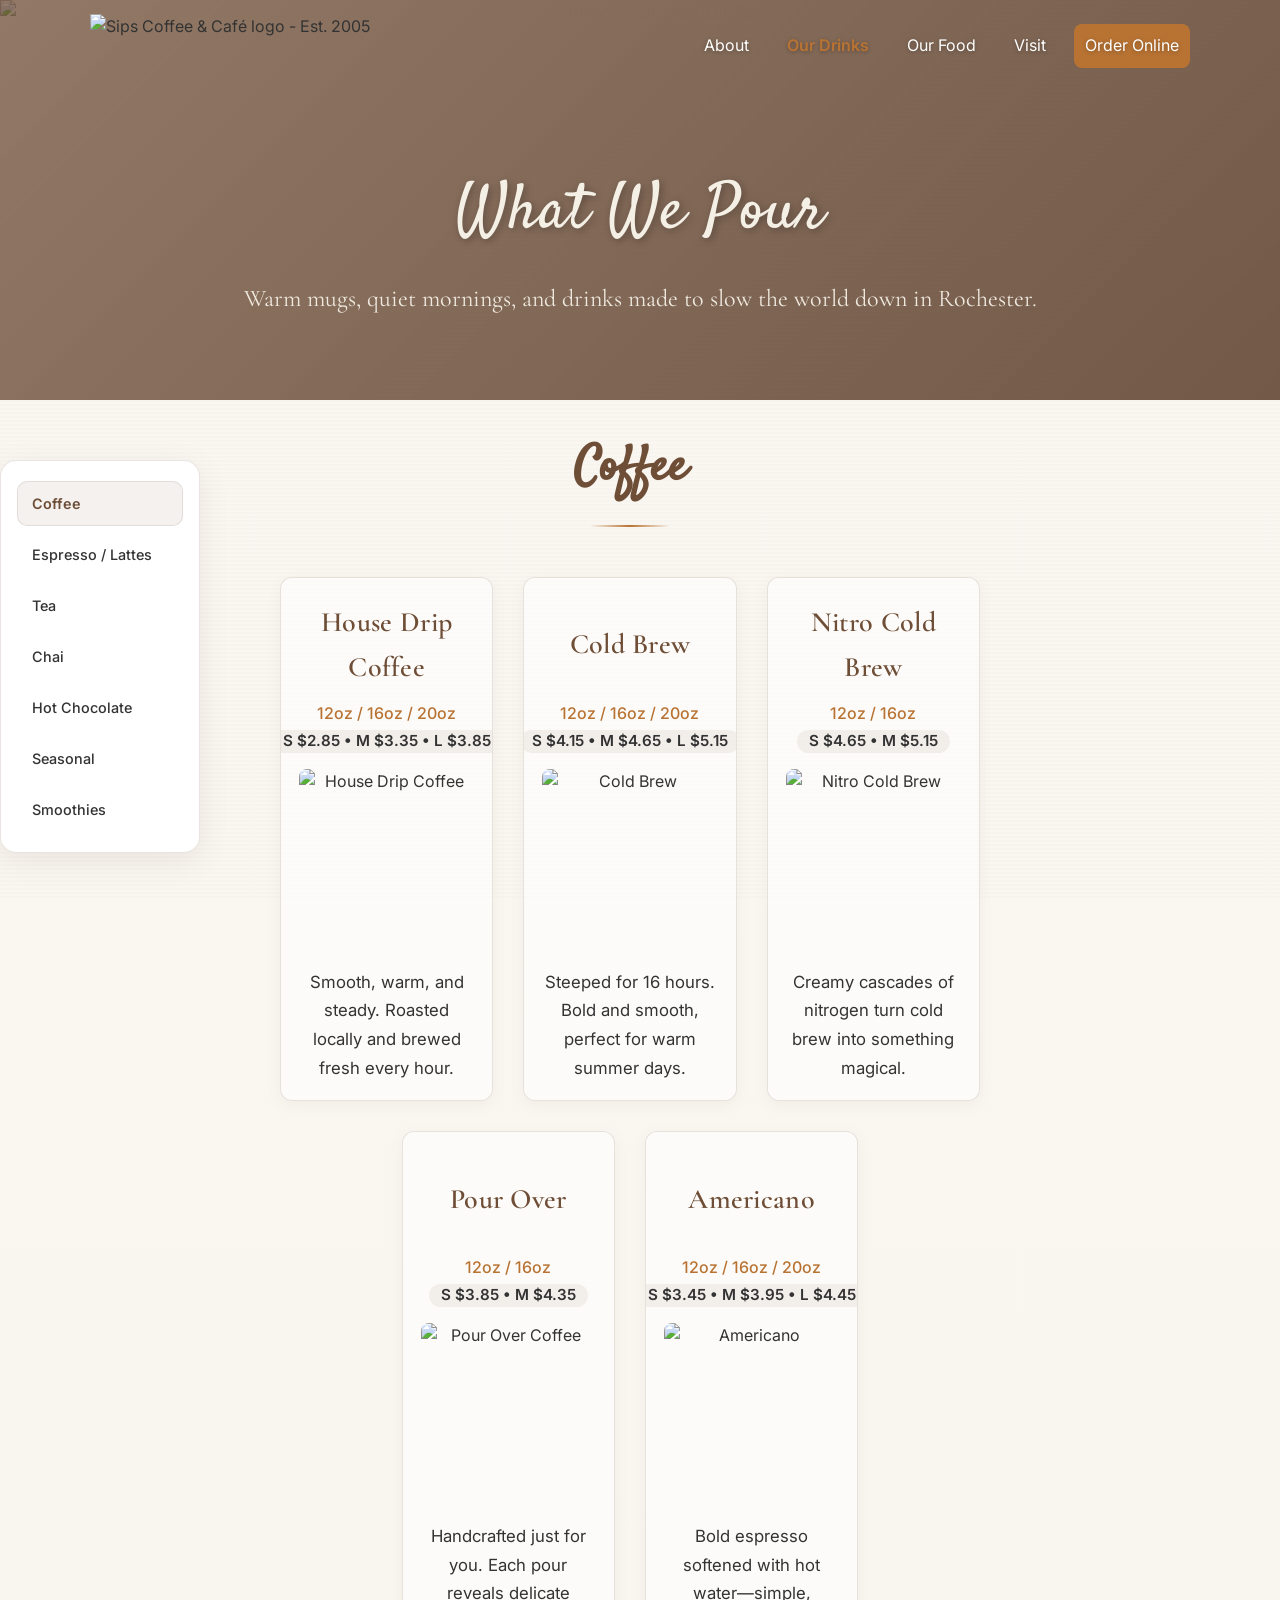
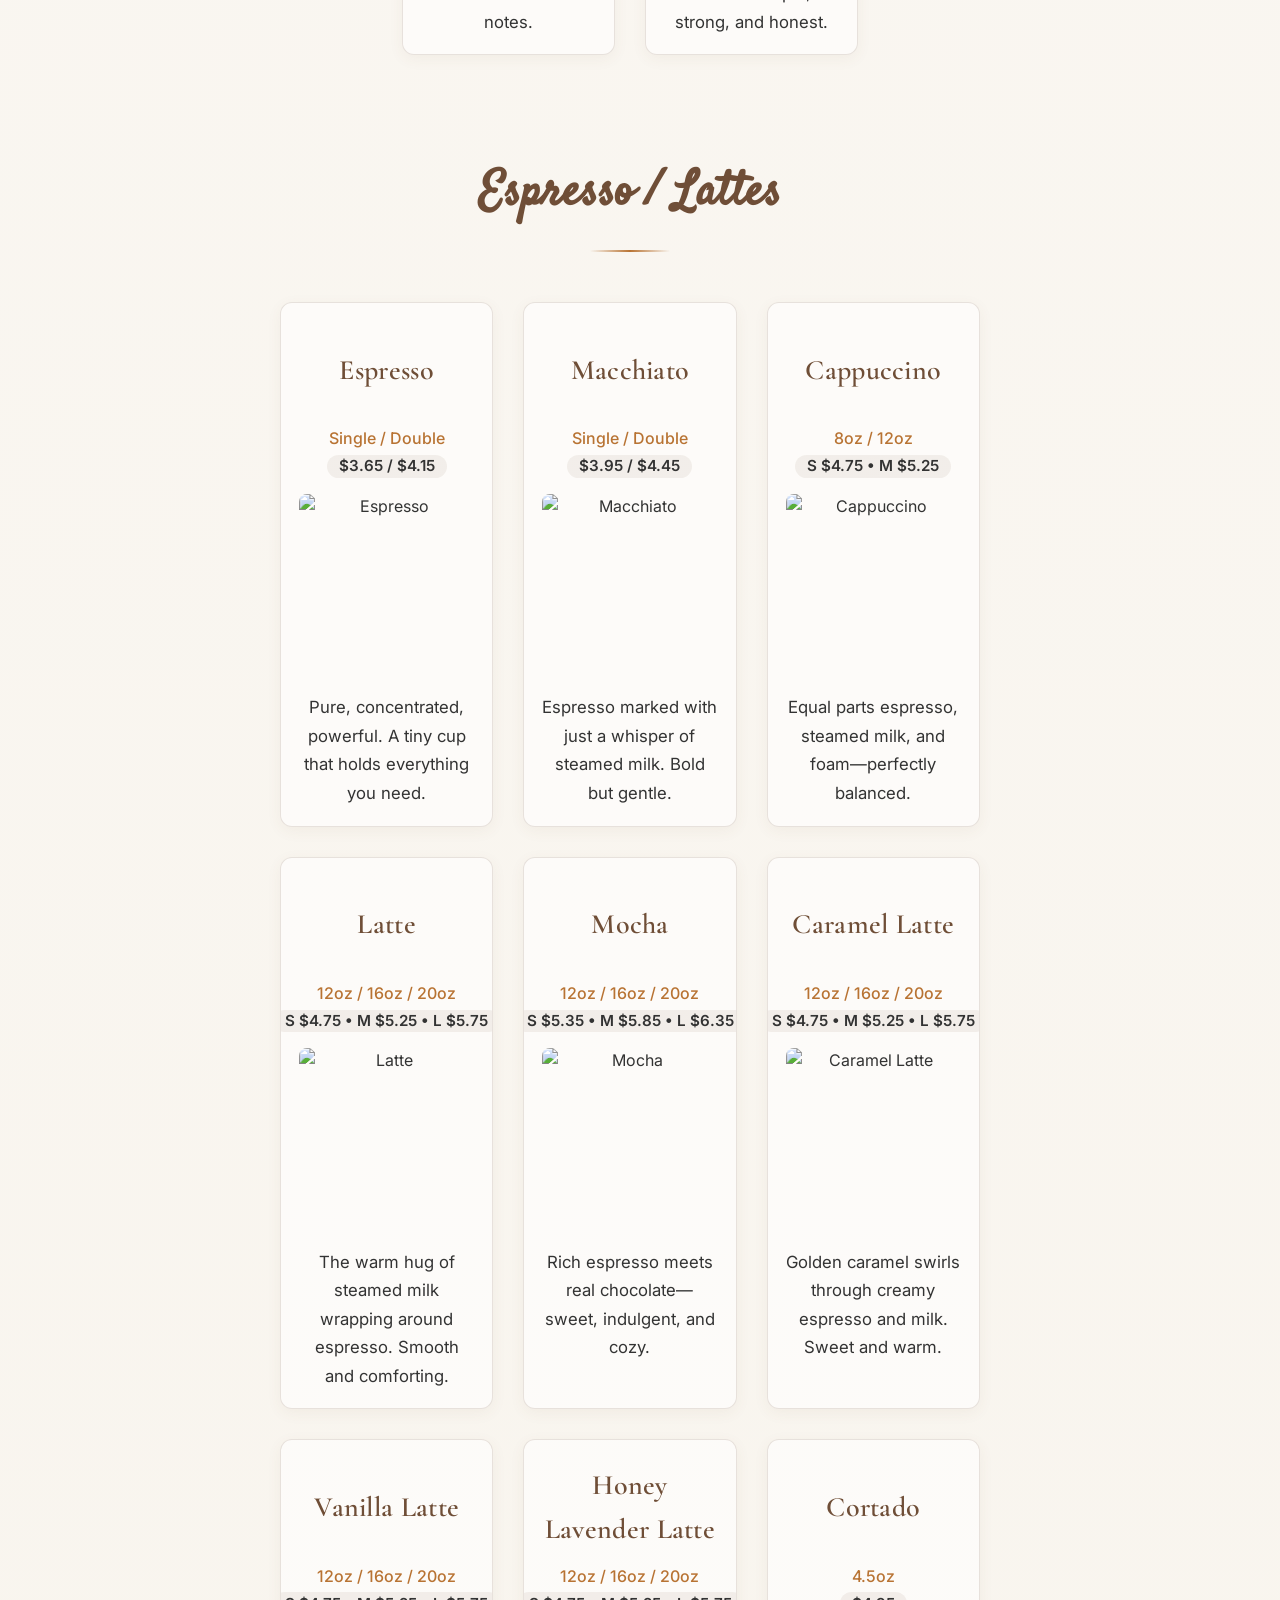
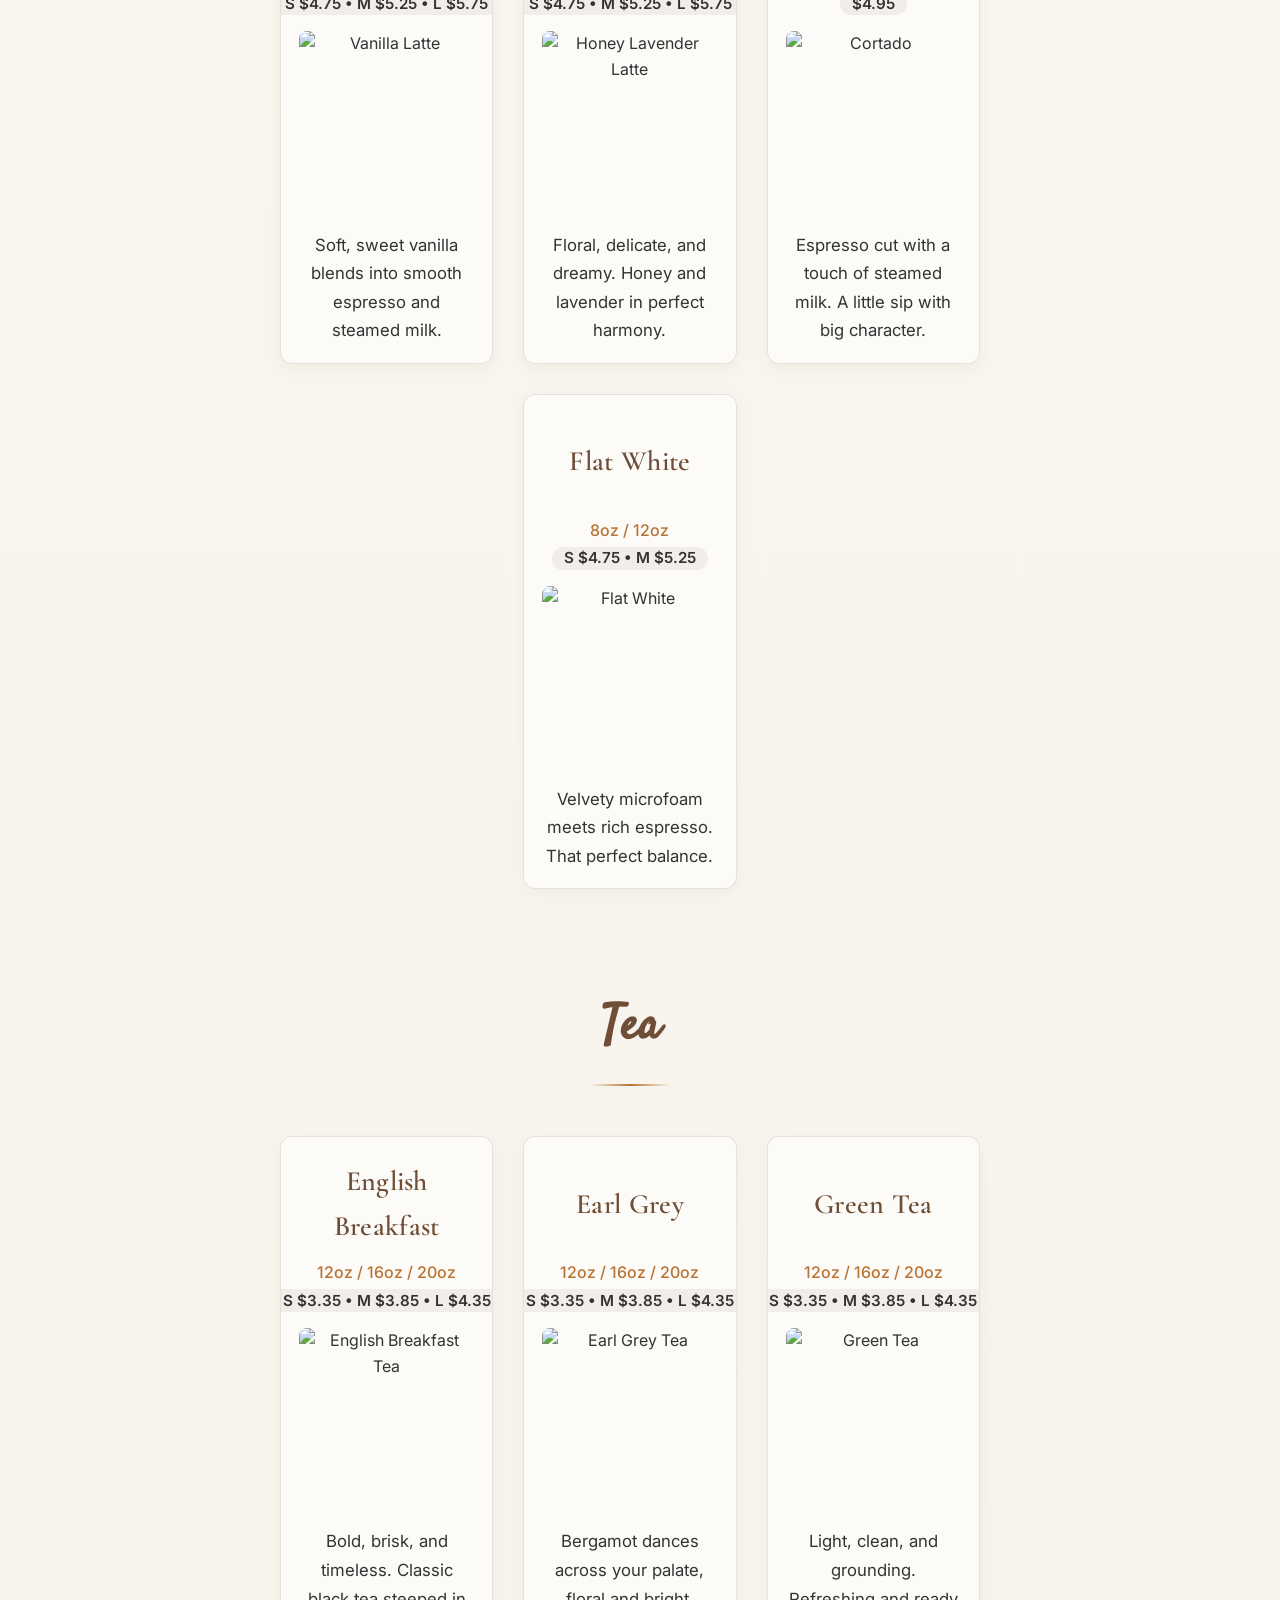
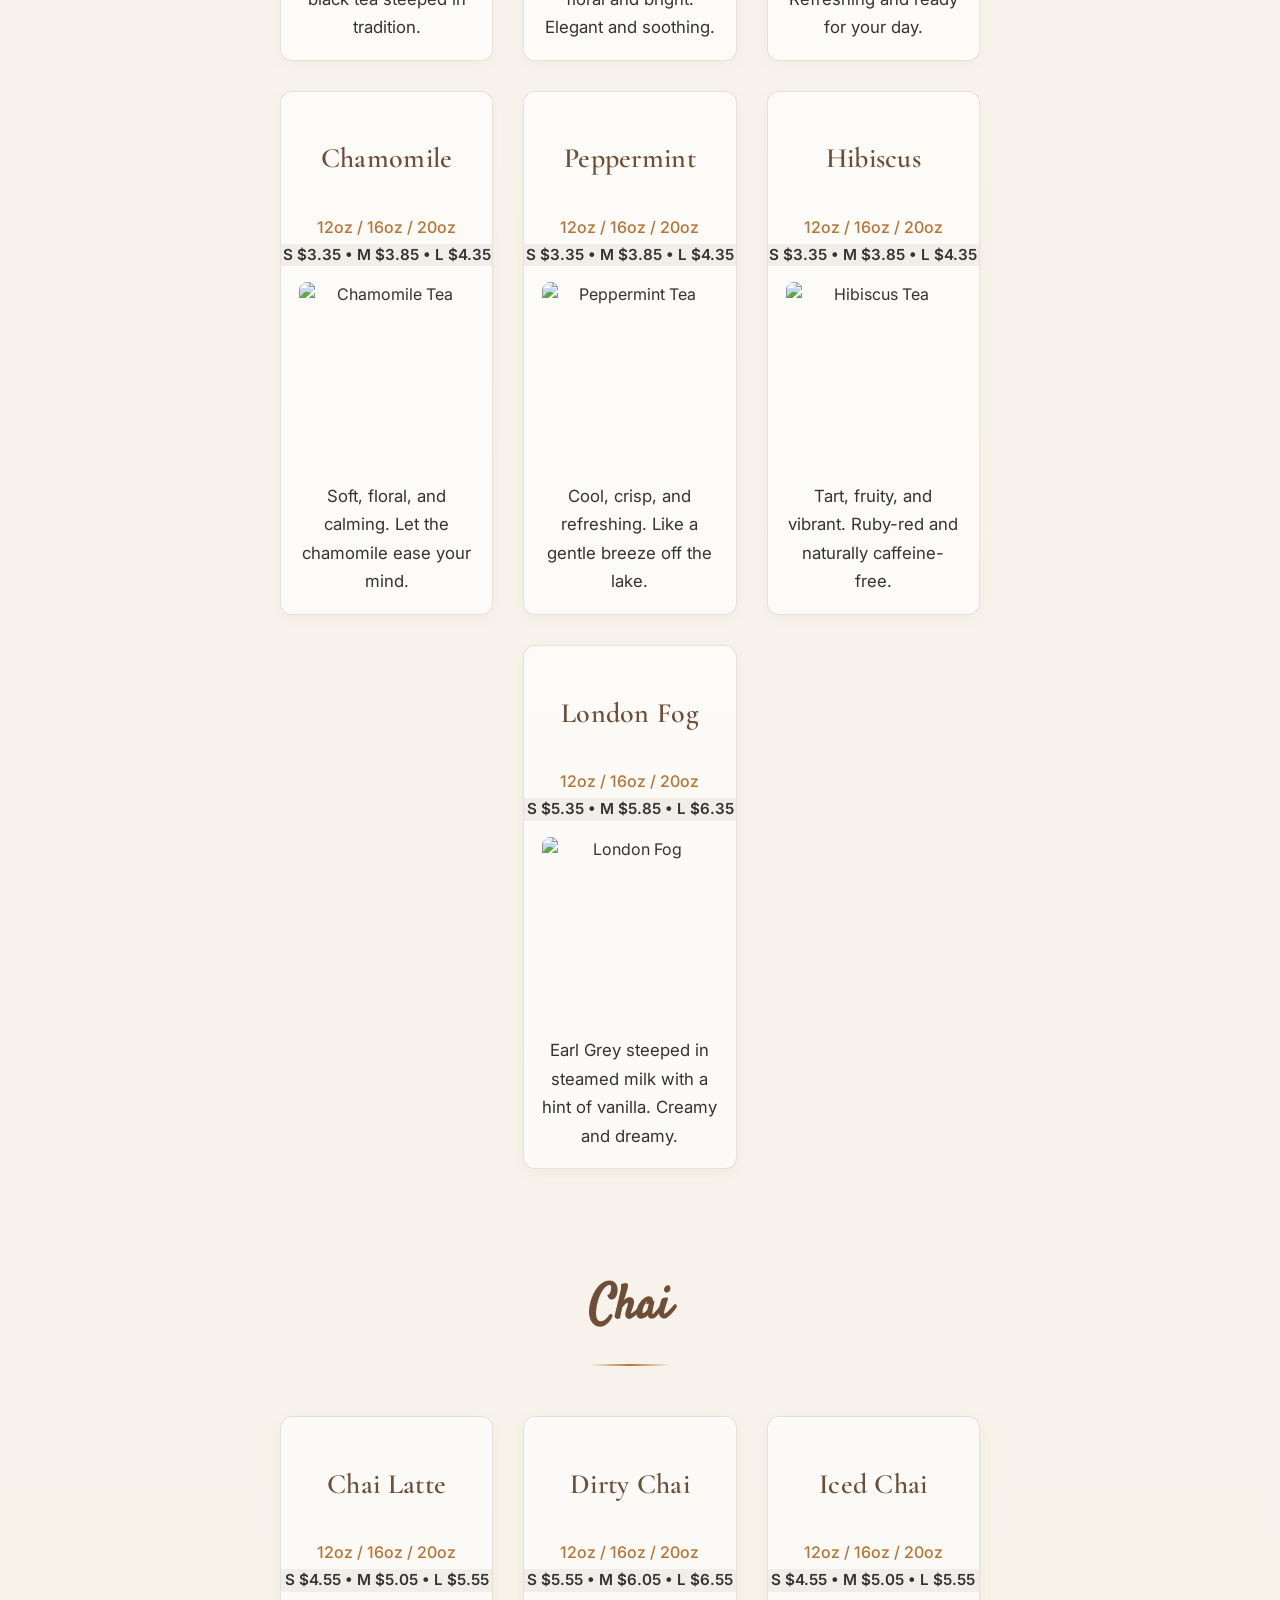
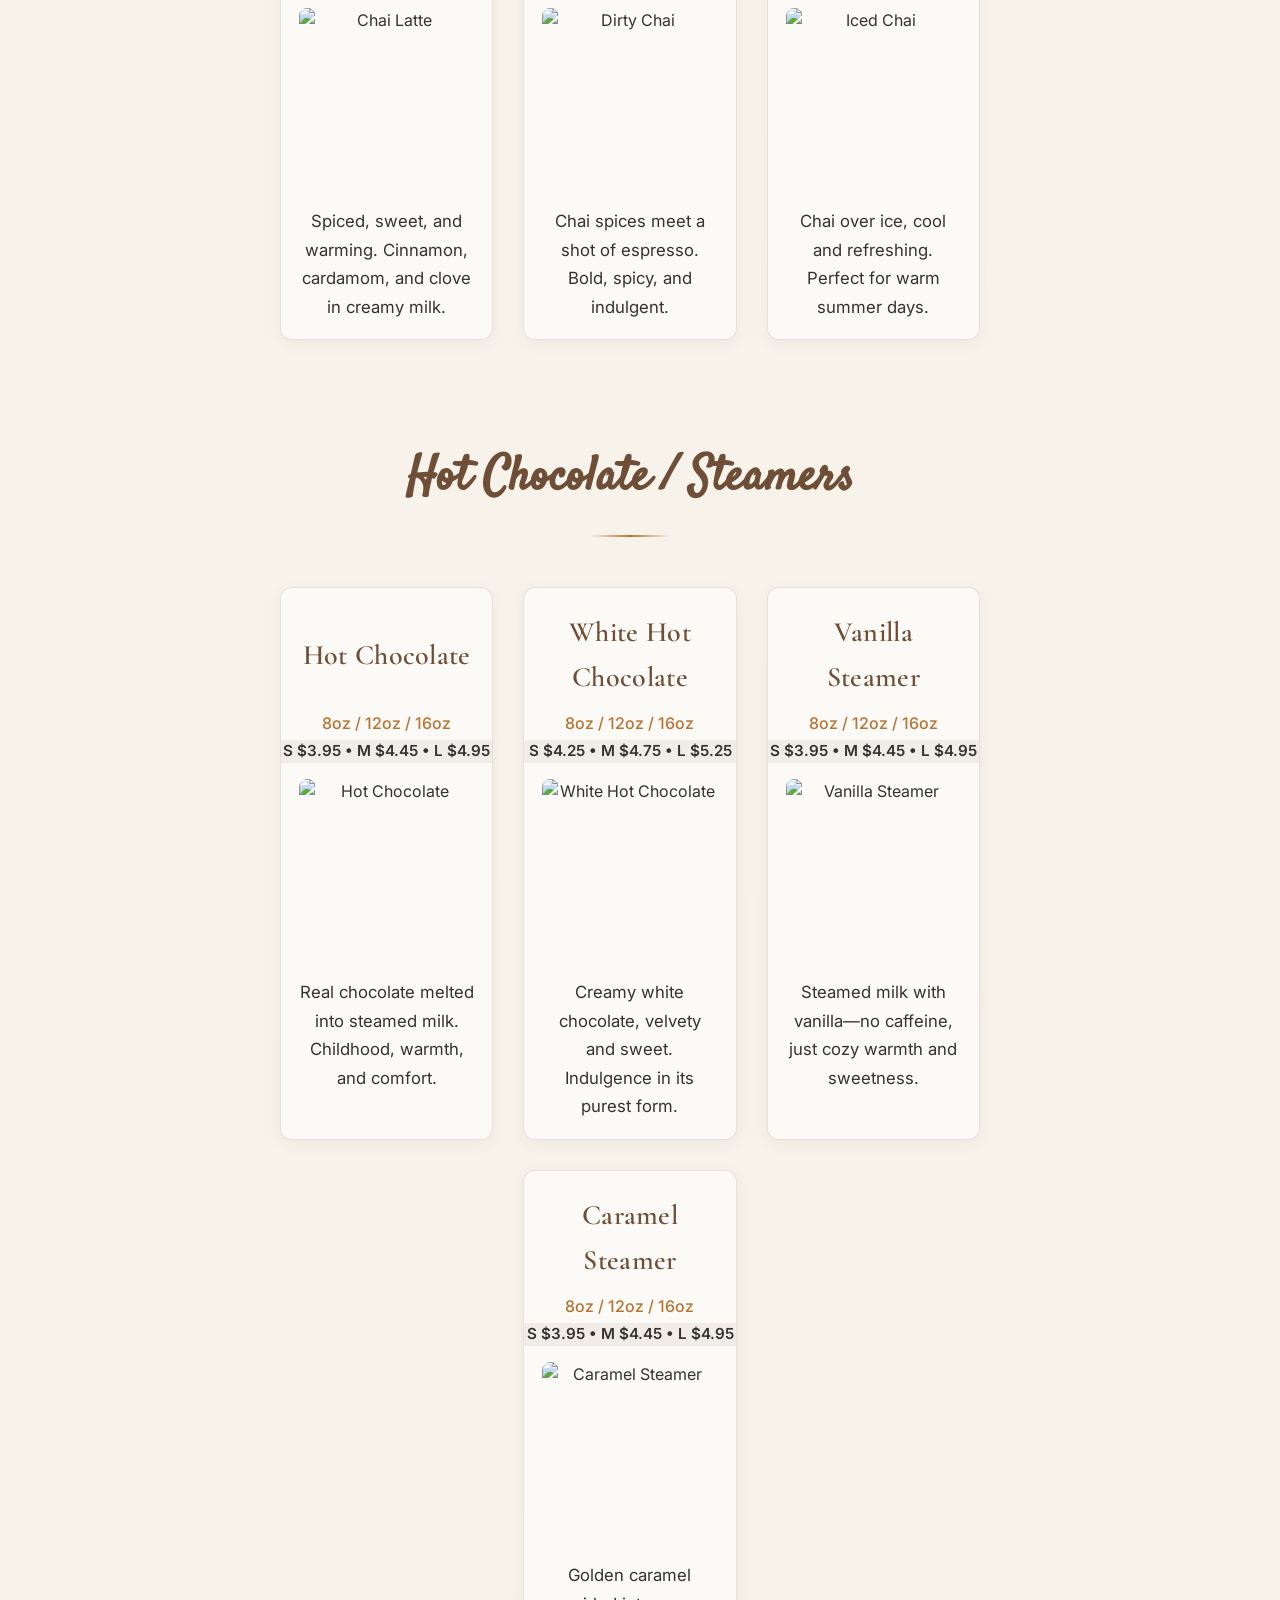
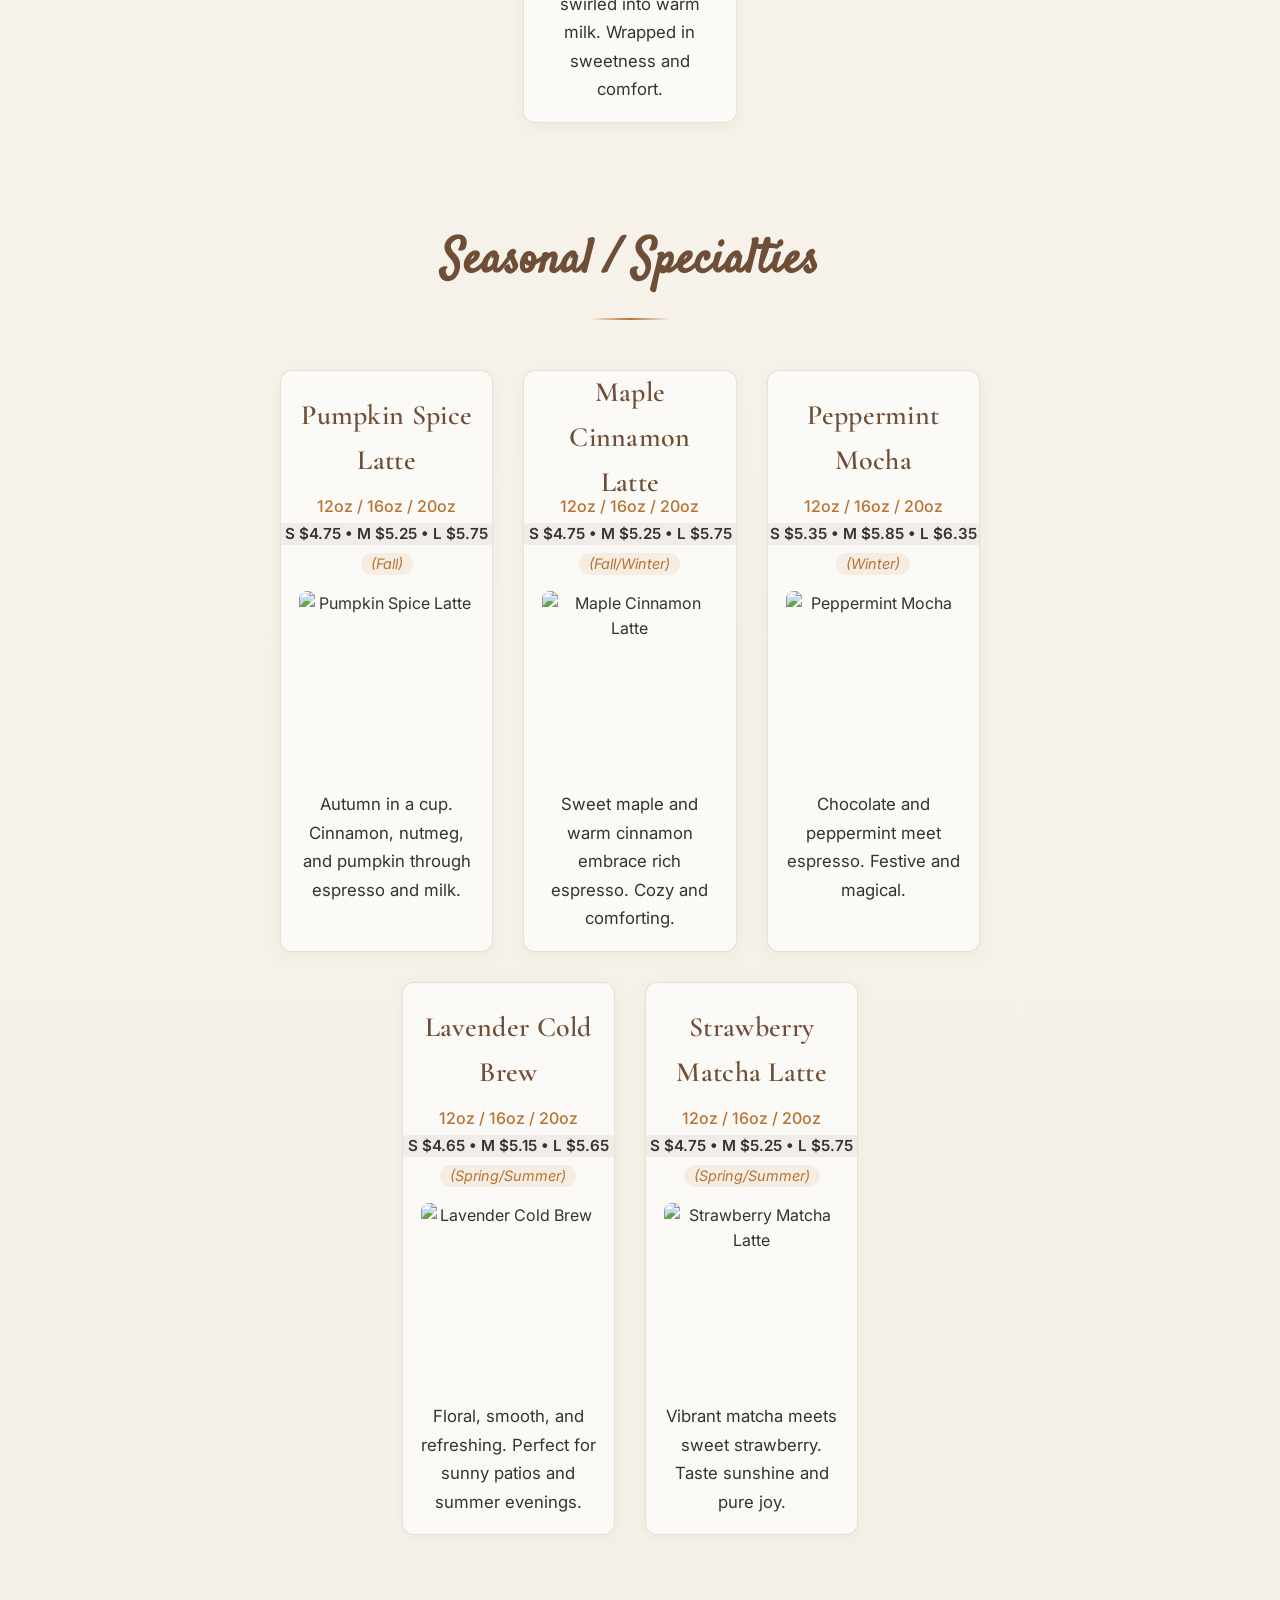
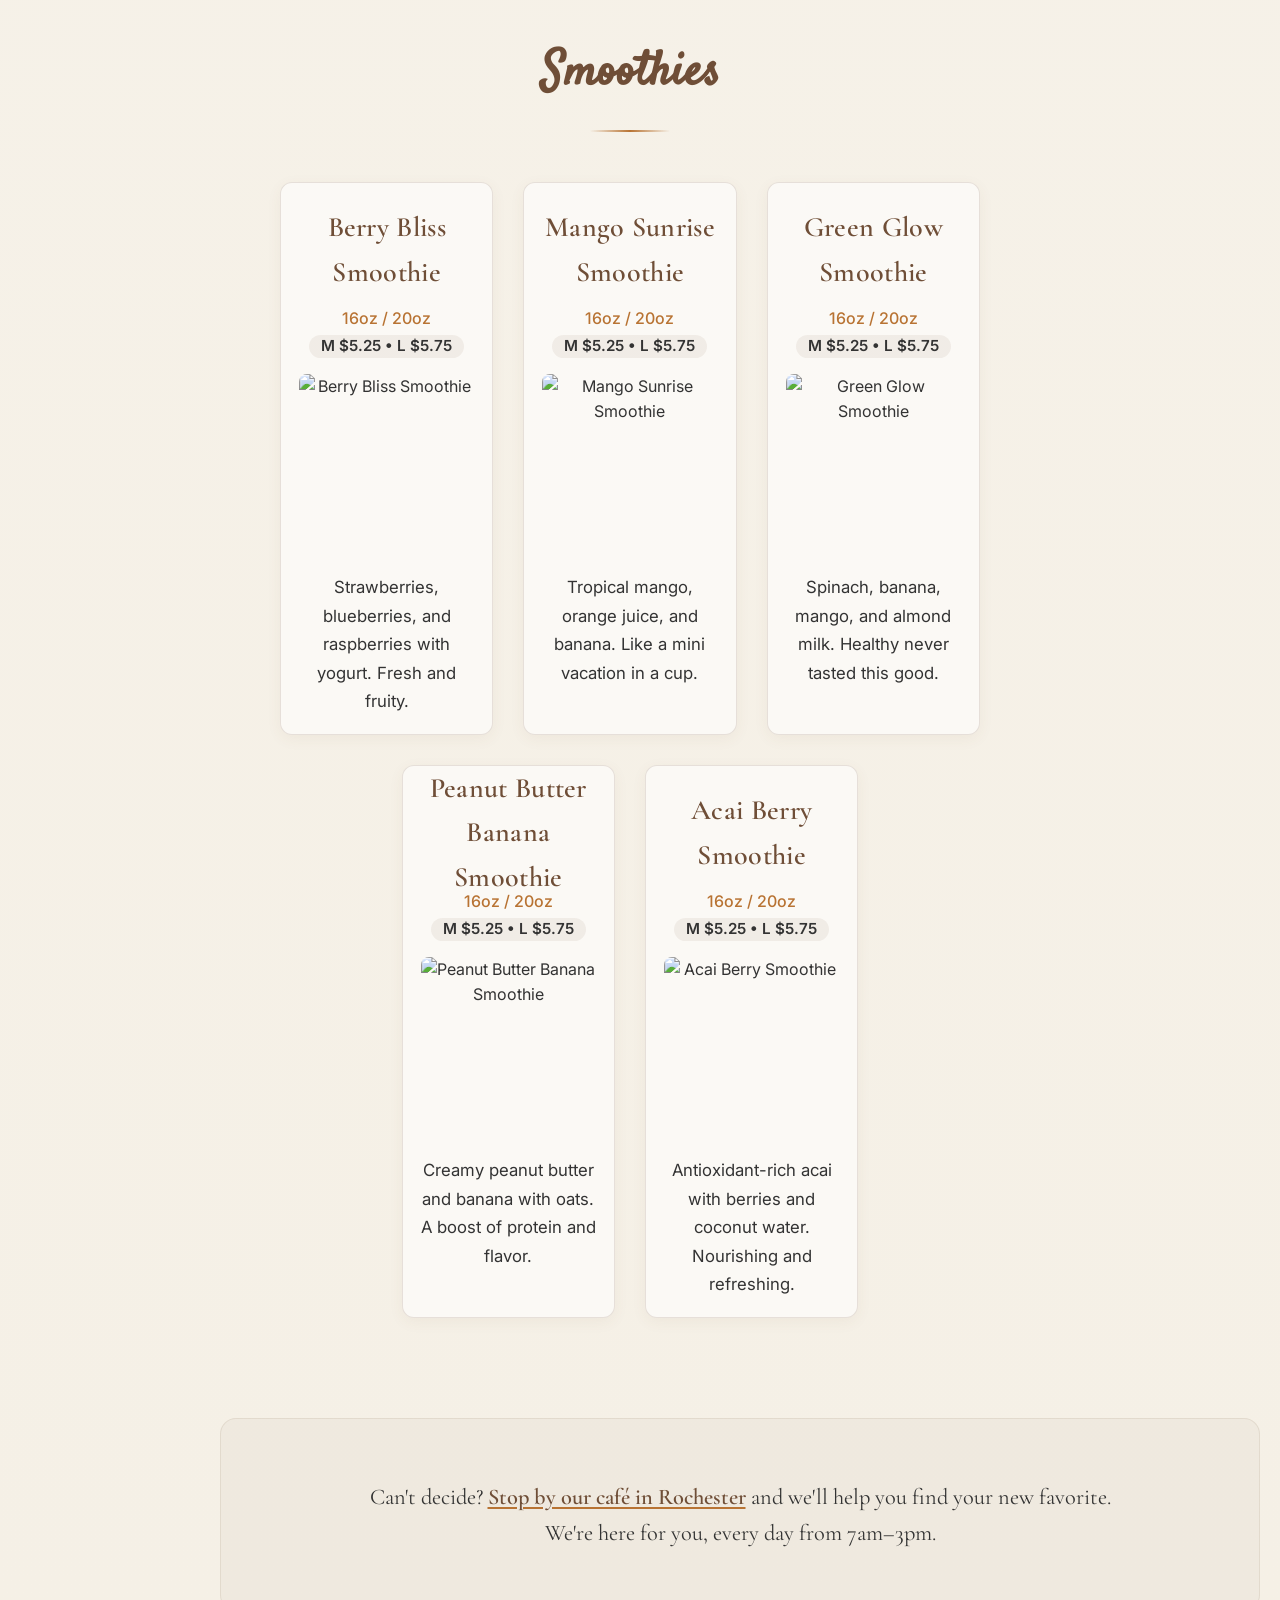
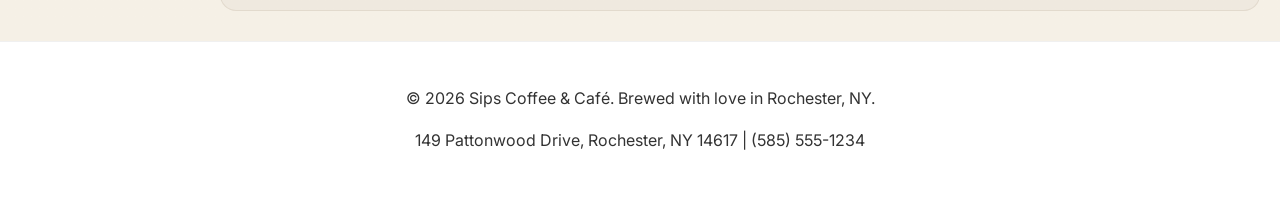
==== commit 0ab7fa9b: "Hero redesign: single AI image, transparent header, Pacifico font with copper outline, cozy styling" ====
--- a/our-drinks.html
+++ b/our-drinks.html
@@ -6,6 +6,7 @@
 
     <title>What We Pour | Cozy Drinks in Rochester, NY</title>
     <meta name="description" content="Discover our cozy coffees, lattes, teas, and seasonal drinks at our Rochester café. Slow mornings, warm mugs, and handcrafted drinks await." />
+    <link rel="icon" type="image/webp" href="sips media/Sips-Logo.webp" />
 
     <!-- Open Graph -->
     <meta property="og:type" content="website" />
@@ -28,7 +29,7 @@
       <div class="container header-inner">
         <a href="index.html" class="brand" aria-label="Sips Coffee & Café Home">
           <img
-            src="Sips-Logo.webp"
+            src="sips media/Sips-Logo.webp"
             alt="Sips Coffee & Café logo - Est. 2005"
             class="logo"
             width="200"
@@ -41,7 +42,7 @@
           <a href="our-drinks.html" class="active">Our Drinks</a>
           <a href="our-food.html">Our Food</a>
           <a href="index.html#contact">Visit</a>
-          <a class="btn cta" href="index.html#contact">Order Online</a>
+          <a class="btn cta" href="https://order.toasttab.com/online/sips-cafe" target="_blank">Order Online</a>
         </nav>
       </div>
     </header>
@@ -456,6 +457,9 @@
       </div>
     </footer>
 
+    <!-- Back to Top Button -->
+    <button class="back-to-top" aria-label="Back to top">↑</button>
+
     <script src="scripts.js"></script>
     <script src="drinks-nav.js"></script>
   </body>
--- a/styles.css
+++ b/styles.css
@@ -33,13 +33,23 @@
 
 /* Header */
 .site-header {
-  position: sticky;
+  position: fixed;
   top: 0;
+  left: 0;
+  right: 0;
   z-index: 20;
+  background: transparent;
+  border-bottom: none;
+  transition: background 0.3s ease, backdrop-filter 0.3s ease;
+}
+
+/* Header becomes solid when scrolled */
+.site-header.scrolled {
   background: rgba(245, 240, 230, 0.95);
   backdrop-filter: blur(6px);
   border-bottom: 1px solid rgba(0,0,0,0.05);
 }
+
 .header-inner {
   display: flex;
   align-items: center;
@@ -50,9 +60,22 @@
 }
 .logo { height: 64px; width: auto; }
 .main-nav { display: flex; gap: 18px; align-items: center; }
-.main-nav a { padding: 8px 10px; border-radius: 8px; }
-
-.main-nav a:hover { background: rgba(0,0,0,0.05); }
+.main-nav a { 
+  padding: 8px 10px; 
+  border-radius: 8px; 
+  color: #fff;
+  text-shadow: 0 1px 4px rgba(0,0,0,0.3);
+  transition: color 0.3s ease, text-shadow 0.3s ease;
+}
+
+/* Nav links turn dark when header is scrolled/solid */
+.site-header.scrolled .main-nav a {
+  color: var(--charcoal);
+  text-shadow: none;
+}
+
+.main-nav a:hover { background: rgba(255,255,255,0.15); }
+.site-header.scrolled .main-nav a:hover { background: rgba(0,0,0,0.05); }
 
 
 .btn {
@@ -74,33 +97,354 @@
 .hero {
   position: relative;
   min-height: clamp(64vh, 72vh, 88vh);
-  display: grid;
-  place-items: center;
+  display: flex;
+  flex-direction: column;
+  align-items: center;
+  justify-content: center;
   overflow: hidden;
   border-bottom: 1px solid rgba(0,0,0,0.06);
-}
-.hero-media {
-  position: absolute;
-  inset: 0;
-  background-image: radial-gradient(2000px 800px at 50% -20%, rgba(111, 78, 55, 0.25), transparent),
-                    url('data:image/svg+xml;utf8,<svg xmlns="http://www.w3.org/2000/svg" width="120" height="120" viewBox="0 0 120 120"><defs><pattern id="grain" patternUnits="userSpaceOnUse" width="120" height="120"><rect width="120" height="120" fill="%23F5F0E6"/><g opacity="0.07"><circle cx="20" cy="20" r="1"/><circle cx="40" cy="80" r="1"/><circle cx="90" cy="50" r="1"/></g></pattern></defs><rect width="120" height="120" fill="url(%23grain)"/></svg>');
-  background-size: cover, 120px 120px;
-  background-position: center;
-  transform: translateZ(0);
-}
-.hero-gif {
+  padding: 100px 20px 30px 20px; /* Extra top padding for fixed header */
+}
+/* Hero Single Background Image */
+.hero-image {
   position: absolute;
   inset: 0;
   width: 100%;
   height: 100%;
   object-fit: cover;
-  opacity: 0;
-  animation: heroFadeSlide 1200ms ease-out forwards;
-  filter: contrast(1.03) saturate(1.02);
-}
-@keyframes heroFadeSlide {
-  from { opacity: 0; transform: scale(1.06) translateY(18px); }
+  object-position: center;
+  z-index: 0;
+}
+
+/* Hero Overlay for text readability */
+.hero-overlay {
+  position: absolute;
+  inset: 0;
+  background: linear-gradient(
+    to bottom,
+    rgba(0, 0, 0, 0.45) 0%,
+    rgba(0, 0, 0, 0.35) 30%,
+    rgba(0, 0, 0, 0.4) 100%
+  );
+  z-index: 1;
+}
+
+/* Spacer for pages without hero (fixed header) */
+.page-spacer {
+  height: 90px;
+}
+
+/* Hero Content (H1 + subheadline) */
+.hero-content {
+  position: relative;
+  z-index: 3;
+  text-align: center;
+  margin-bottom: 28px;
+}
+
+.hero-headline {
+  font-family: 'Pacifico', cursive;
+  font-size: clamp(2.6rem, 6vw, 4rem);
+  font-weight: 400;
+  color: #fff;
+  margin: 0 0 16px 0;
+  letter-spacing: 0.5px;
+  -webkit-text-stroke: 2px var(--copper);
+  paint-order: stroke fill;
+  text-shadow: 
+    3px 3px 0 var(--copper),
+    -1px -1px 0 var(--copper),
+    1px -1px 0 var(--copper),
+    -1px 1px 0 var(--copper),
+    3px 4px 15px rgba(0, 0, 0, 0.4);
+  opacity: 0;
+  animation: fadeInUp 700ms ease-out forwards;
+}
+
+.hero-subheadline {
+  font-family: 'Cormorant Garamond', serif;
+  font-size: clamp(1.1rem, 2.5vw, 1.5rem);
+  font-weight: 400;
+  font-style: italic;
+  color: rgba(255, 255, 255, 0.95);
+  margin: 0;
+  letter-spacing: 0.5px;
+  text-shadow: 0 2px 10px rgba(0, 0, 0, 0.4);
+  opacity: 0;
+  animation: fadeInUp 700ms ease-out 150ms forwards;
+}
+
+/* Hero Local Info Line */
+.hero-local-info {
+  position: relative;
+  z-index: 3;
+  font-family: 'Cormorant Garamond', serif;
+  font-size: 1rem;
+  font-weight: 500;
+  color: rgba(255, 255, 255, 0.9);
+  text-shadow: 0 1px 8px rgba(0, 0, 0, 0.4);
+  margin-top: 20px;
+  text-align: center;
+  letter-spacing: 0.3px;
+  opacity: 0;
+  animation: fadeInUp 700ms ease-out 500ms forwards;
+}
+
+/* Hero 5-Image Gallery */
+.hero-gallery {
+  position: relative;
+  z-index: 2;
+  display: flex;
+  align-items: center;
+  justify-content: center;
+  gap: clamp(16px, 3vw, 36px);
+  padding: 20px clamp(15px, 3vw, 40px);
+  width: 100%;
+  margin: 0 auto;
+}
+
+.hero-gallery img {
+  border-radius: 14px;
+  box-shadow: 0 12px 35px rgba(0, 0, 0, 0.3);
+  object-fit: cover;
+  transition: transform 0.4s ease, box-shadow 0.4s ease;
+}
+
+/* Outer left - smallest, more tilt */
+.gallery-left {
+  width: clamp(120px, 16vw, 220px);
+  height: clamp(170px, 24vw, 320px);
+  transform: rotate(-5deg) translateY(15px);
+  opacity: 0;
+  animation: gallerySlideOuter 800ms ease-out 100ms forwards;
+}
+
+/* Inner left - medium, slight tilt */
+.gallery-inner-left {
+  width: clamp(150px, 19vw, 270px);
+  height: clamp(210px, 28vw, 380px);
+  transform: rotate(-2deg) translateY(8px);
+  opacity: 0;
+  animation: gallerySlideInner 800ms ease-out 200ms forwards;
+}
+
+/* Center - largest, no tilt, fills height */
+.gallery-center {
+  width: clamp(180px, 24vw, 340px);
+  height: clamp(280px, 42vw, 520px);
+  z-index: 3;
+  box-shadow: 0 18px 45px rgba(0, 0, 0, 0.4);
+  opacity: 0;
+  animation: gallerySlideCenter 800ms ease-out forwards;
+}
+
+/* Inner right - medium, slight tilt RIGHT */
+.gallery-inner-right {
+  width: clamp(150px, 19vw, 270px);
+  height: clamp(210px, 28vw, 380px);
+  transform: rotate(2deg) translateY(8px);
+  opacity: 0;
+  animation: gallerySlideInnerRight 800ms ease-out 200ms forwards;
+}
+
+/* Outer right - smallest, more tilt RIGHT */
+.gallery-right {
+  width: clamp(120px, 16vw, 220px);
+  height: clamp(170px, 24vw, 320px);
+  transform: rotate(5deg) translateY(15px);
+  opacity: 0;
+  animation: gallerySlideOuterRight 800ms ease-out 100ms forwards;
+}
+
+/* Hover effects */
+.gallery-left:hover {
+  transform: rotate(-2deg) translateY(5px) scale(1.05);
+  box-shadow: 0 18px 45px rgba(0, 0, 0, 0.4);
+}
+
+.gallery-inner-left:hover {
+  transform: rotate(-1deg) translateY(0) scale(1.04);
+  box-shadow: 0 18px 45px rgba(0, 0, 0, 0.4);
+}
+
+.gallery-center:hover {
+  transform: scale(1.03);
+  box-shadow: 0 22px 55px rgba(0, 0, 0, 0.45);
+}
+
+.gallery-inner-right:hover {
+  transform: rotate(1deg) translateY(0) scale(1.04);
+  box-shadow: 0 18px 45px rgba(0, 0, 0, 0.4);
+}
+
+.gallery-right:hover {
+  transform: rotate(2deg) translateY(5px) scale(1.05);
+  box-shadow: 0 18px 45px rgba(0, 0, 0, 0.4);
+}
+
+/* Staggered animations - LEFT side (tilt left) */
+@keyframes gallerySlideOuter {
+  from { opacity: 0; transform: rotate(-5deg) translateY(40px) scale(0.9); }
+  to { opacity: 1; transform: rotate(-5deg) translateY(15px) scale(1); }
+}
+
+@keyframes gallerySlideInner {
+  from { opacity: 0; transform: rotate(-2deg) translateY(30px) scale(0.95); }
+  to { opacity: 1; transform: rotate(-2deg) translateY(8px) scale(1); }
+}
+
+/* CENTER */
+@keyframes gallerySlideCenter {
+  from { opacity: 0; transform: scale(0.9) translateY(25px); }
   to { opacity: 1; transform: scale(1) translateY(0); }
+}
+
+/* RIGHT side (tilt right) */
+@keyframes gallerySlideOuterRight {
+  from { opacity: 0; transform: rotate(5deg) translateY(40px) scale(0.9); }
+  to { opacity: 1; transform: rotate(5deg) translateY(15px) scale(1); }
+}
+
+@keyframes gallerySlideInnerRight {
+  from { opacity: 0; transform: rotate(2deg) translateY(30px) scale(0.95); }
+  to { opacity: 1; transform: rotate(2deg) translateY(8px) scale(1); }
+}
+
+/* Hero CTA */
+.hero-cta {
+  position: relative;
+  z-index: 3;
+  margin-top: 8px;
+  display: flex;
+  justify-content: center;
+  gap: 16px;
+  flex-wrap: wrap;
+  opacity: 0;
+  animation: fadeInUp 700ms ease-out 350ms forwards;
+}
+
+.hero-cta .btn {
+  padding: 14px 32px;
+  border-radius: 50px;
+  font-family: 'Cormorant Garamond', serif;
+  font-size: 1.05rem;
+  font-weight: 600;
+  letter-spacing: 0.5px;
+  transition: all 0.3s ease;
+}
+
+.hero-cta .btn.cta {
+  background: var(--copper);
+  box-shadow: 0 4px 20px rgba(184, 115, 51, 0.4);
+}
+
+.hero-cta .btn.cta:hover {
+  transform: translateY(-2px);
+  box-shadow: 0 6px 25px rgba(184, 115, 51, 0.5);
+}
+
+.hero-cta .btn.ghost {
+  background: rgba(255, 255, 255, 0.12);
+  border: 2px solid rgba(255, 255, 255, 0.6);
+  color: #fff;
+  backdrop-filter: blur(4px);
+}
+
+.hero-cta .btn.ghost:hover {
+  background: rgba(255, 255, 255, 0.22);
+  border-color: rgba(255, 255, 255, 0.9);
+  transform: translateY(-2px);
+}
+
+@keyframes fadeInUp {
+  from { opacity: 0; transform: translateY(15px); }
+  to { opacity: 1; transform: translateY(0); }
+}
+
+/* Menu CTA */
+.menu-cta {
+  display: flex;
+  justify-content: center;
+  gap: 16px;
+  margin-top: 36px;
+  flex-wrap: wrap;
+}
+
+/* Responsive gallery */
+@media (max-width: 1100px) {
+  .hero-gallery {
+    gap: 10px;
+    padding: 20px 30px;
+  }
+  .gallery-left,
+  .gallery-right {
+    width: clamp(90px, 14vw, 160px);
+    height: clamp(130px, 20vw, 230px);
+  }
+  .gallery-inner-left,
+  .gallery-inner-right {
+    width: clamp(110px, 17vw, 200px);
+    height: clamp(160px, 25vw, 280px);
+  }
+  .gallery-center {
+    width: clamp(140px, 21vw, 250px);
+    height: clamp(200px, 35vw, 360px);
+  }
+}
+
+@media (max-width: 768px) {
+  .hero-gallery {
+    gap: 8px;
+    padding: 15px 20px;
+  }
+  .gallery-left,
+  .gallery-right {
+    width: clamp(60px, 13vw, 100px);
+    height: clamp(85px, 18vw, 140px);
+  }
+  .gallery-inner-left,
+  .gallery-inner-right {
+    width: clamp(75px, 16vw, 130px);
+    height: clamp(105px, 23vw, 180px);
+  }
+  .gallery-center {
+    width: clamp(95px, 20vw, 170px);
+    height: clamp(140px, 32vw, 250px);
+  }
+}
+
+@media (max-width: 550px) {
+  .hero-gallery {
+    gap: 6px;
+    padding: 15px;
+  }
+  .gallery-left,
+  .gallery-right {
+    display: none;
+  }
+  .gallery-inner-left,
+  .gallery-inner-right {
+    width: clamp(90px, 30vw, 140px);
+    height: clamp(130px, 42vw, 200px);
+    transform: rotate(0deg) translateY(5px);
+  }
+  .gallery-center {
+    width: clamp(110px, 36vw, 180px);
+    height: clamp(160px, 52vw, 260px);
+  }
+  .hero-headline {
+    font-size: 1.8rem;
+  }
+  .hero-subheadline {
+    font-size: 0.95rem;
+  }
+  .hero-local-info {
+    font-size: 0.8rem;
+  }
+  .hero-cta {
+    flex-direction: column;
+    gap: 10px;
+  }
 }
 
 /* Sections */
@@ -141,7 +485,8 @@
   height: auto;
   display: block;
   object-fit: cover;
-  max-height: 400px;
+  max-height: 500px;
+  object-position: center bottom;
 }
 
 /* Menu Cards */
@@ -166,6 +511,24 @@
 .card-body h3 { margin: 0 0 6px 0; font-size: 1.1rem; font-weight: 600; }
 .card-body p { margin: 0; color: #4a4a4a; }
 
+/* Card Links */
+.card-link {
+  display: block;
+  text-decoration: none;
+  color: inherit;
+}
+.card-link .card {
+  transition: transform .25s ease, box-shadow .25s ease;
+}
+.card-link:hover .card {
+  transform: translateY(-4px);
+  box-shadow: 0 14px 40px rgba(0,0,0,0.12);
+}
+.card-link:hover .card-media img {
+  transform: scale(1.08);
+  filter: saturate(1.08) contrast(1.06);
+}
+
 /* Contact */
 .contact .address, .contact .phone, .contact .hours { margin: 6px 0; }
 .cta-row { display: flex; gap: 8px; flex-wrap: wrap; margin-top: 10px; }
@@ -425,6 +788,52 @@
 .site-footer { border-top: 1px solid rgba(0,0,0,0.06); padding: 28px 0; background: #fff; }
 .footer-inner { text-align: center; color: #555; font-size: 0.95rem; }
 
+/* Back to Top Button */
+.back-to-top {
+  position: fixed;
+  bottom: 30px;
+  right: 30px;
+  width: 50px;
+  height: 50px;
+  background: var(--coffee);
+  color: #fff;
+  border: none;
+  border-radius: 50%;
+  cursor: pointer;
+  font-size: 1.5rem;
+  display: flex;
+  align-items: center;
+  justify-content: center;
+  opacity: 0;
+  visibility: hidden;
+  transform: translateY(20px);
+  transition: opacity 0.3s ease, visibility 0.3s ease, transform 0.3s ease, background 0.2s ease;
+  box-shadow: 0 4px 15px rgba(0,0,0,0.2);
+  z-index: 1000;
+}
+.back-to-top.visible {
+  opacity: 1;
+  visibility: visible;
+  transform: translateY(0);
+}
+.back-to-top:hover {
+  background: var(--copper);
+  transform: translateY(-3px);
+  box-shadow: 0 6px 20px rgba(0,0,0,0.25);
+}
+.back-to-top:active {
+  transform: translateY(0);
+}
+@media (max-width: 600px) {
+  .back-to-top {
+    width: 44px;
+    height: 44px;
+    bottom: 20px;
+    right: 20px;
+    font-size: 1.3rem;
+  }
+}
+
 /* Parallax subtle effect for hero on scroll */
 .parallax { will-change: transform; }
 
--- a/drinks.css
+++ b/drinks.css
@@ -24,7 +24,7 @@
 .drinks-hero {
   color: var(--cream);
   text-align: center;
-  padding: clamp(60px, 12vw, 100px) 0 clamp(50px, 10vw, 80px);
+  padding: clamp(120px, 15vw, 160px) 0 clamp(50px, 10vw, 80px);
   position: relative;
   overflow: hidden;
   min-height: 400px;
